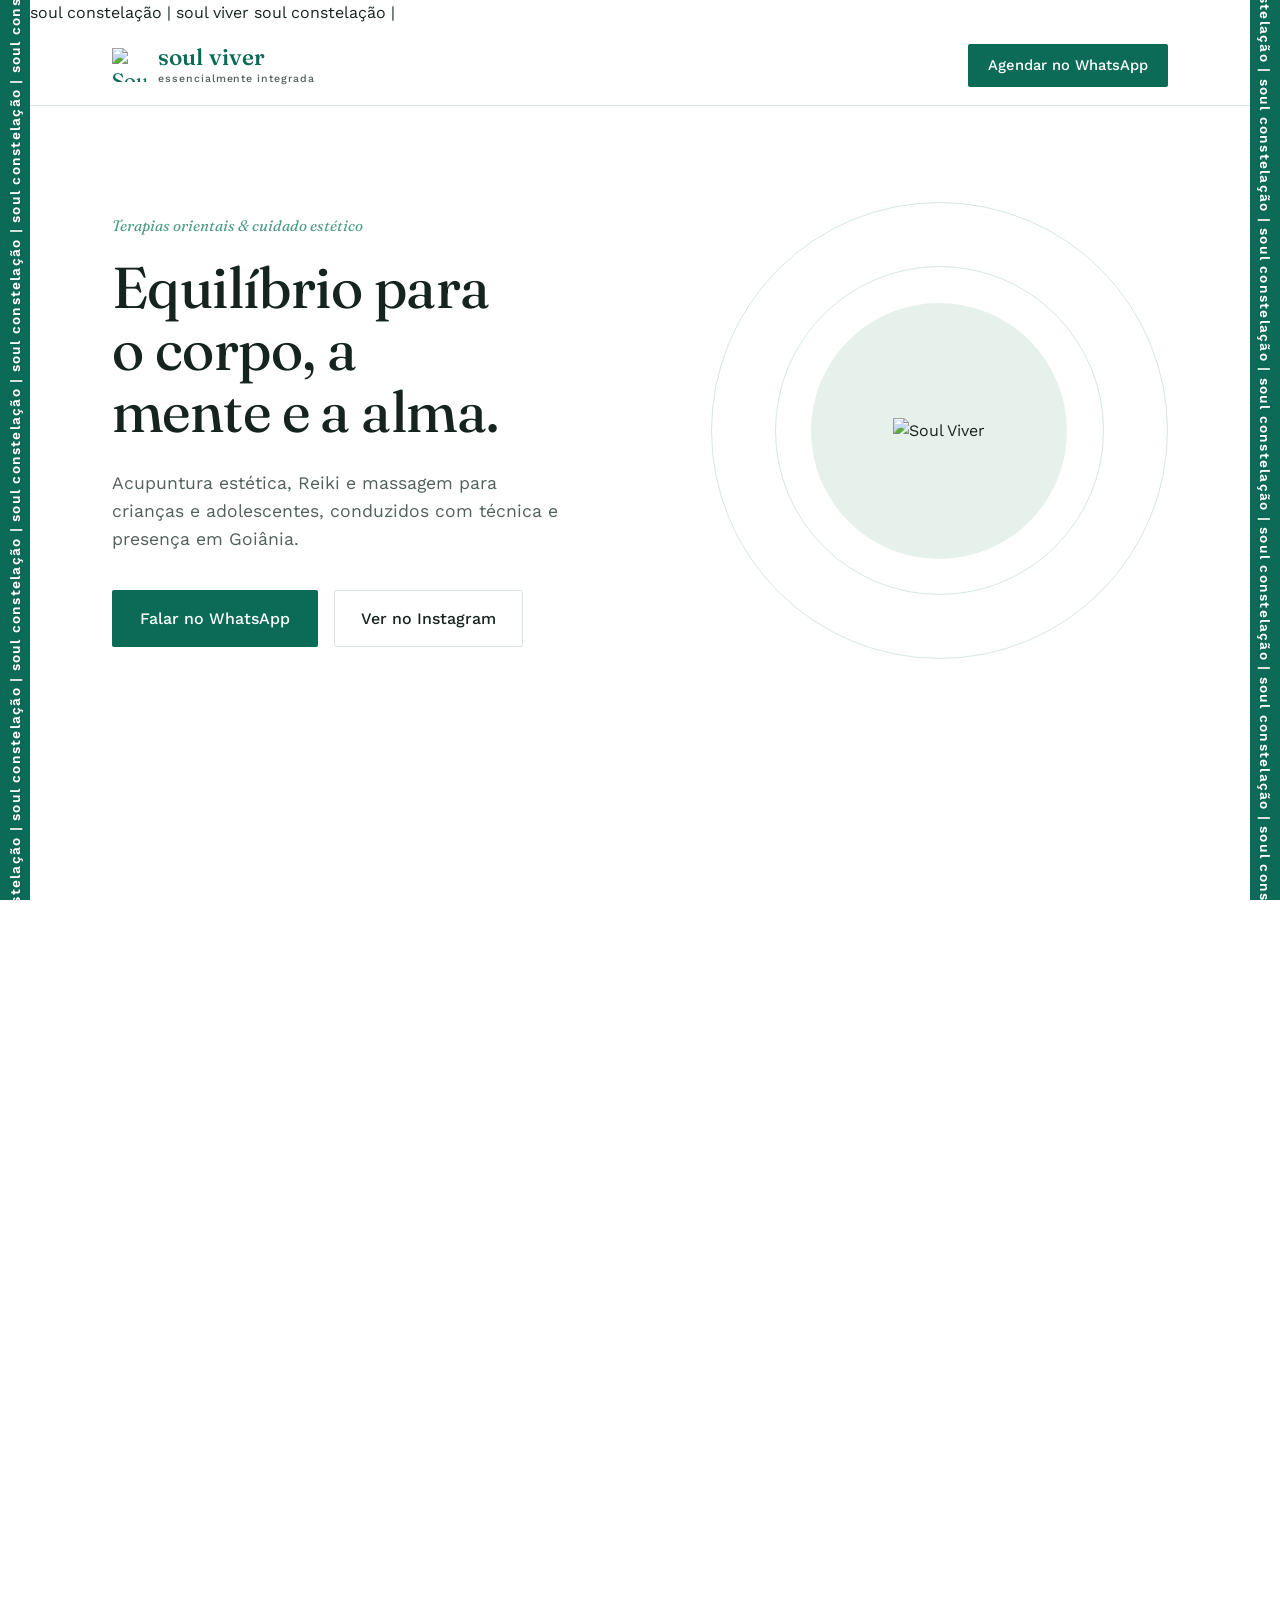
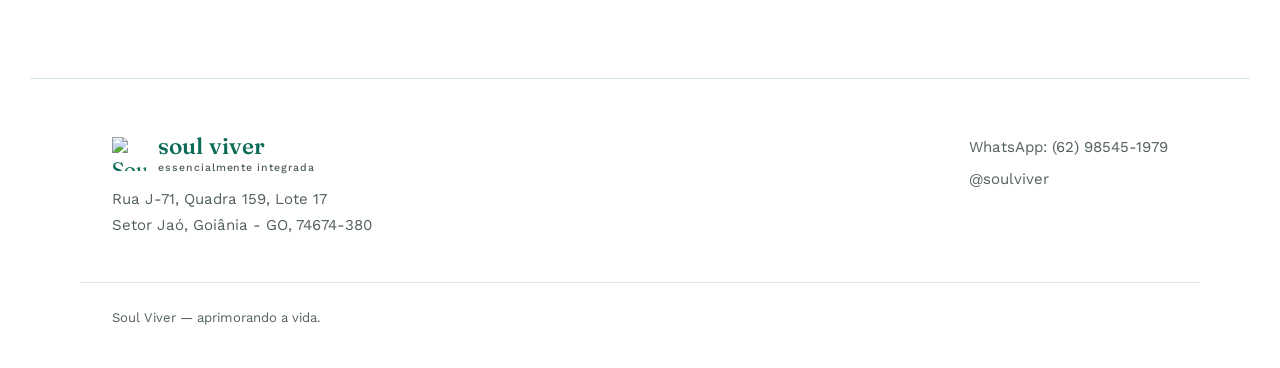
==== index.html @ 61650a5a "Update index.html" ====
<!DOCTYPE html>
<html lang="pt-BR">
<head>
<meta charset="UTF-8">
<meta name="viewport" content="width=device-width, initial-scale=1.0">
<title>Soul Viver — Terapias Orientais e Acupuntura Estética</title>
<link rel="preconnect" href="https://fonts.googleapis.com">
<link rel="preconnect" href="https://fonts.gstatic.com" crossorigin>
<link href="https://fonts.googleapis.com/css2?family=Fraunces:ital,opsz,wght@0,9..144,300;0,9..144,450;0,9..144,600;1,9..144,450&family=Work+Sans:wght@300;400;500;600&display=swap" rel="stylesheet">
<link rel="stylesheet" href="style.css">
<link rel="icon" href="data:image/svg+xml,%3Csvg xmlns='http://www.w3.org/2000/svg' viewBox='0 0 44 44'%3E%3Crect x='3' y='3' width='38' height='38' rx='9' fill='none' stroke='%230B6B57' stroke-width='2.6'/%3E%3Ccircle cx='22' cy='14.5' r='2.4' fill='%230B6B57'/%3E%3Cpath d='M22 19.5V29c0 2.2 1.8 4 4 4h1' fill='none' stroke='%230B6B57' stroke-width='2.6' stroke-linecap='round' stroke-linejoin='round'/%3E%3C/svg%3E">
</head>
<body>

<div class="side-band side-left" aria-hidden="true"><span>soul constelação | soul constelação | soul constelação | soul constelação | soul constelação | soul constelação | soul constelação | </span></div>
<div class="side-band side-right" aria-hidden="true"><span>soul constelação | soul constelação | soul constelação | soul constelação | soul constelação | soul constelação | soul constelação | </span></div>
<div class="bottom-band" aria-hidden="true">
  <span class="bb-text">soul constelação |</span>
  <span class="bb-center">soul viver</span>
  <span class="bb-text">soul constelação |</span>
</div>

<header class="nav">
  <div class="nav-inner">
    <a class="wordmark" href="#top">
      <img class="mark-icon" src="logo-icon.png" alt="Soul Viver">
      <span class="wordmark-text">
        <span class="wm-title">soul viver</span>
        <span class="wm-tagline">essencialmente integrada</span>
      </span>
    </a>
    <a class="nav-cta" href="https://wa.me/5562985451979?text=Ol%C3%A1!%20Quero%20agendar%20um%20atendimento%20na%20Soul%20Viver." target="_blank" rel="noopener">Agendar no WhatsApp</a>
  </div>
</header>

<main id="top">

  <section class="hero">
    <div class="hero-copy">
      <div class="eyebrow">Terapias orientais &amp; cuidado estético</div>
      <h1>Equilíbrio para o corpo, a mente e a alma.</h1>
      <p>Acupuntura estética, Reiki e massagem para crianças e adolescentes, conduzidos com técnica e presença em Goiânia.</p>
      <div class="hero-ctas">
        <a class="btn-primary" href="https://wa.me/5562985451979?text=Ol%C3%A1!%20Quero%20agendar%20um%20atendimento%20na%20Soul%20Viver." target="_blank" rel="noopener">
          Falar no WhatsApp
        </a>
        <a class="btn-ghost" href="https://www.instagram.com/soulviver/" target="_blank" rel="noopener">Ver no Instagram</a>
      </div>
    </div>
    <div class="hero-mark">
      <div class="ring"></div>
      <div class="ring r2"></div>
      <div class="disc">
        <img class="figure" src="logo-icon.png" alt="Soul Viver">
      </div>
    </div>
  </section>

  <section class="intro reveal">
    <div class="wrap">
      <p>Um espaço para desacelerar, ouvir o próprio corpo e cuidar dele com técnicas que atravessam gerações — da acupuntura ao toque consciente.</p>
    </div>
  </section>

  <section class="services reveal">
    <div class="wrap">
      <div class="section-head">
        <h2>Terapias</h2>
        <span class="num">o que oferecemos</span>
      </div>

      <div class="service-row">
        <div class="service-icon">
          <svg viewBox="0 0 24 24" fill="none" stroke-width="1.6" stroke-linecap="round" stroke-linejoin="round"><path d="M12 2v6"/><path d="M12 22v-6"/><path d="M4.9 4.9l4.2 4.2"/><path d="M14.9 14.9l4.2 4.2"/><path d="M2 12h6"/><path d="M22 12h-6"/><path d="M4.9 19.1l4.2-4.2"/><path d="M14.9 9.1l4.2-4.2"/></svg>
        </div>
        <h3>Acupuntura Estética</h3>
        <p>Estímulo natural da pele e da microcirculação através de agulhas finíssimas, aplicadas com a precisão da tradição japonesa. Uma via suave para viço, firmeza e vitalidade da pele.</p>
      </div>

      <div class="service-row">
        <div class="service-icon">
          <svg viewBox="0 0 24 24" fill="none" stroke-width="1.6" stroke-linecap="round" stroke-linejoin="round"><path d="M12 21c-4-3-8-6.5-8-11a5 5 0 0 1 9-3 5 5 0 0 1 9 3c0 4.5-4 8-8 11a1.4 1.4 0 0 1-2 0z"/></svg>
        </div>
        <h3>Reiki</h3>
        <p>Técnica japonesa de equilíbrio energético, realizada com a imposição das mãos. Acalma a mente, fortalece o sistema imunológico e alivia o estresse acumulado no corpo.</p>
      </div>

      <div class="service-row">
        <div class="service-icon">
          <svg viewBox="0 0 24 24" fill="none" stroke-width="1.6" stroke-linecap="round" stroke-linejoin="round"><circle cx="12" cy="7" r="3.2"/><path d="M5.5 21c0-4.1 2.9-7 6.5-7s6.5 2.9 6.5 7"/></svg>
        </div>
        <h3>Massagem Kids e Teen</h3>
        <p>Toques leves e adaptados para crianças e adolescentes, que ajudam a aliviar tensões do dia a dia e favorecem o sono, a concentração e o bem-estar emocional.</p>
      </div>

      <div class="service-row">
        <div class="service-icon">
          <svg viewBox="0 0 24 24" fill="none" stroke-width="1.6" stroke-linecap="round" stroke-linejoin="round"><path d="M6 4v16"/><path d="M18 4v16"/><path d="M6 9h12"/><path d="M6 15h12"/></svg>
        </div>
        <h3>Shiatsu Tradicional Japonês</h3>
        <p>Considerada uma acupuntura sem agulhas, atua sobre os principais pontos e meridianos com a pressão dos dedos, trazendo equilíbrio geral ao organismo e alívio imediato de tensões.</p>
      </div>

      <div class="service-row">
        <div class="service-icon">
          <svg viewBox="0 0 24 24" fill="none" stroke-width="1.6" stroke-linecap="round" stroke-linejoin="round"><circle cx="12" cy="12" r="9"/><path d="M12 7v5l3.2 2"/></svg>
        </div>
        <h3>Yoga</h3>
        <p>Um caminho de reintegração entre corpo, mente e espírito, através de exercícios físicos, mentais e espirituais que desenvolvem energia vital, saúde e alívio do estresse do dia a dia.</p>
      </div>

      <div class="service-row">
        <div class="service-icon">
          <svg viewBox="0 0 24 24" fill="none" stroke-width="1.6" stroke-linecap="round" stroke-linejoin="round"><circle cx="7" cy="7" r="2.4"/><circle cx="17" cy="7" r="2.4"/><circle cx="12" cy="17" r="2.4"/><path d="M8.7 8.7L11 15"/><path d="M15.3 8.7L13 15"/></svg>
        </div>
        <h3>Constelação Sistêmica Familiar e Empresarial</h3>
        <p>Abordagem sistêmica e vivencial que ajuda a compreender e dissolver padrões que se repetem em relações familiares e empresariais, restabelecendo a ordem e o equilíbrio entre os membros do sistema. Sessões individuais, em grupo com bonecos, ou de forma virtual.</p>
      </div>

      <div class="service-row">
        <div class="service-icon">
          <svg viewBox="0 0 24 24" fill="none" stroke-width="1.6" stroke-linecap="round" stroke-linejoin="round"><rect x="4" y="4" width="7" height="7" rx="1"/><rect x="13" y="4" width="7" height="7" rx="1"/><rect x="4" y="13" width="7" height="7" rx="1"/><rect x="13" y="13" width="7" height="7" rx="1"/></svg>
        </div>
        <h3>Consultoria Empresarial</h3>
        <p>Apoio para que o cliente conheça melhor o seu negócio e suas reais necessidades, com serviços de recrutamento, treinamento de equipes, avaliação de perfis de cargo, demissões, compras e negociações.</p>
      </div>

    </div>
  </section>

  <section class="about reveal">
    <div class="wrap">
      <div class="about-portrait">
        <svg viewBox="0 0 200 240" fill="none" xmlns="http://www.w3.org/2000/svg">
          <circle cx="100" cy="70" r="34" fill="rgba(255,255,255,0.9)"/>
          <path d="M40 240c0-45 27-78 60-78s60 33 60 78z" fill="rgba(255,255,255,0.9)"/>
        </svg>
      </div>
      <div class="about-copy">
        <div class="eyebrow">Quem conduz</div>
        <h2>Thaís Symon</h2>
        <p>Terapeuta e facilitadora com ampla formação em Constelação Sistêmica, Yoga e Terapias Orientais, somando mais de 500 atendimentos realizados.</p>
        <p>Formada em Reiki nos métodos tradicionais japoneses e em técnicas como Acupuntura Tradicional Japonesa, Acupuntura Estética, Shiatsu e Massagem Japonesa, une precisão técnica e escuta no cuidado de cada pessoa.</p>
      </div>
    </div>
  </section>

  <section class="iluminar reveal" id="iluminar">
    <div class="wrap">
      <div class="section-head">
        <h2>Projeto Iluminar</h2>
        <span class="num">crianças &amp; adolescentes</span>
      </div>

      <p class="iluminar-intro">O Projeto Iluminar auxilia crianças e adolescentes no desenvolvimento de habilidades pessoais e no fortalecimento do equilíbrio emocional e físico, com atividades e terapias aplicadas de acordo com o perfil de cada um, para que aprendam a lidar com as próprias emoções e desfrutem de cada fase da vida com mais leveza.</p>
      <p class="iluminar-intro">O trabalho acontece de forma individual ou em grupos, por meio de vivências terapêuticas de autoconhecimento: aulas de yoga, respiração, meditações, constelações familiares, técnicas de relaxamento e reiki, sempre voltadas ao universo infantil e adolescente.</p>

      <div class="iluminar-grid">
        <div>
          <h3 class="iluminar-sub">Benefícios</h3>
          <ul class="check-list">
            <li>Mais consciência corporal e respeito aos próprios limites</li>
            <li>Mais ânimo, força de vontade e disciplina</li>
            <li>Desenvolvimento da coordenação motora</li>
            <li>Mais calma, concentração e autoestima</li>
            <li>Redução da ansiedade e do estresse</li>
            <li>Mais criatividade, imaginação e convivência em grupo</li>
          </ul>
        </div>
        <div>
          <h3 class="iluminar-sub">Pode ajudar em quadros de</h3>
          <div class="tag-list">
            <span>Agitação</span>
            <span>Nervosismo</span>
            <span>Falta de concentração</span>
            <span>Ansiedade excessiva</span>
            <span>Dificuldade de aprendizagem</span>
            <span>Relacionamento com professores e colegas</span>
          </div>
        </div>
      </div>

      <a class="btn-primary" href="https://wa.me/5562985451979?text=Ol%C3%A1!%20Quero%20saber%20mais%20sobre%20o%20Projeto%20Iluminar." target="_blank" rel="noopener">Saiba mais sobre o Projeto Iluminar</a>
    </div>
  </section>

  <section class="cta-band reveal">
    <h2>Reserve o seu horário e comece agora o seu cuidado.</h2>
    <p>Fale diretamente com a Soul Viver pelo WhatsApp para agendar sua sessão e tirar dúvidas.</p>
    <a class="btn-primary" href="https://wa.me/5562985451979?text=Ol%C3%A1!%20Quero%20agendar%20um%20atendimento%20na%20Soul%20Viver." target="_blank" rel="noopener">
      Agendar pelo WhatsApp
    </a>
  </section>

</main>

<footer>
  <div class="wrap footer-inner">
    <div>
      <a class="wordmark" href="#top">
        <img class="mark-icon" src="logo-icon.png" alt="Soul Viver">
        <span class="wordmark-text">
          <span class="wm-title">soul viver</span>
          <span class="wm-tagline">essencialmente integrada</span>
        </span>
      </a>
      <address>
        <a href="https://maps.app.goo.gl/MHGegzASaChtKzFJA" target="_blank" rel="noopener">
          Rua J-71, Quadra 159, Lote 17<br>
          Setor Jaó, Goiânia - GO, 74674-380
        </a>
      </address>
    </div>
    <div class="footer-links">
      <a href="https://wa.me/5562985451979" target="_blank" rel="noopener">WhatsApp: (62) 98545-1979</a>
      <a href="https://www.instagram.com/soulviver/" target="_blank" rel="noopener">@soulviver</a>
    </div>
  </div>
  <div class="wrap footer-bottom">
    Soul Viver — aprimorando a vida.
  </div>
</footer>

<script src="script.js"></script>
</body>
</html>
---- style.css ----
:root{
    --green-deep:#0B6B57;
    --green-deep-2:#095A49;
    --green-mid:#4F9C87;
    --green-pale:#E7F1EB;
    --green-pale-2:#D7E9DF;
    --white:#FFFFFF;
    --ink:#16241F;
    --ink-soft:#516059;
    --line:rgba(11,107,87,0.16);
    --radius:2px;
  }
  :root:not([data-theme="light"]) {
    @media (prefers-color-scheme: dark) {
      --white:#0F1613;
      --ink:#EDF3EF;
      --ink-soft:#A9BBB2;
      --green-pale:#132520;
      --green-pale-2:#16302A;
      --line:rgba(127,184,164,0.25);
    }
  }
  :root[data-theme="dark"]{
    --white:#0F1613;
    --ink:#EDF3EF;
    --ink-soft:#A9BBB2;
    --green-pale:#132520;
    --green-pale-2:#16302A;
    --line:rgba(127,184,164,0.25);
  }

  *{box-sizing:border-box; margin:0; padding:0;}
  html{scroll-behavior:smooth;}
  body{
    background:var(--white);
    color:var(--ink);
    font-family:'Work Sans', sans-serif;
    font-weight:400;
    line-height:1.6;
    -webkit-font-smoothing:antialiased;
    overflow-x:hidden;
  }
  img{max-width:100%; display:block;}
  a{color:inherit;}
  .wrap{
    max-width:1120px;
    margin:0 auto;
    padding:0 32px;
  }
  h1,h2,h3{
    font-family:'Fraunces', serif;
    font-weight:450;
    letter-spacing:-0.01em;
    color:var(--ink);
  }

  /* ---------- Nav ---------- */
  header.nav{
    position:sticky; top:0; z-index:50;
    background:color-mix(in srgb, var(--white) 88%, transparent);
    backdrop-filter:blur(10px);
    border-bottom:1px solid var(--line);
  }
  .nav-inner{
    display:flex; align-items:center; justify-content:space-between;
    padding:18px 32px;
    max-width:1120px; margin:0 auto;
  }
  .wordmark{
    display:flex; align-items:center; gap:10px;
    font-family:'Fraunces', serif;
    font-size:1.3rem;
    letter-spacing:-0.01em;
    color:var(--green-deep);
    text-decoration:none;
  }
  .wordmark svg{width:26px; height:26px;}
  .nav-cta{
    display:inline-flex; align-items:center; gap:8px;
    background:var(--green-deep);
    color:#fff;
    padding:10px 20px;
    border-radius:var(--radius);
    text-decoration:none;
    font-size:0.92rem;
    font-weight:500;
    transition:background 0.25s ease;
  }
  .nav-cta:hover{background:var(--green-deep-2);}

  /* ---------- Hero ---------- */
  .hero{
    position:relative;
    padding:96px 32px 100px;
    max-width:1120px;
    margin:0 auto;
    display:grid;
    grid-template-columns:1.1fr 0.9fr;
    gap:40px;
    align-items:center;
  }
  .hero-copy .eyebrow{
    font-size:0.95rem;
    color:var(--green-mid);
    font-style:italic;
    font-family:'Fraunces', serif;
    margin-bottom:18px;
  }
  .hero-copy h1{
    font-size:clamp(2.4rem, 5vw, 3.6rem);
    line-height:1.08;
    max-width:11ch;
  }
  .hero-copy p{
    margin-top:26px;
    font-size:1.1rem;
    color:var(--ink-soft);
    max-width:42ch;
  }
  .hero-ctas{
    margin-top:36px;
    display:flex; gap:16px; flex-wrap:wrap;
  }
  .btn-primary{
    background:var(--green-deep);
    color:#fff;
    padding:15px 28px;
    border-radius:var(--radius);
    text-decoration:none;
    font-weight:500;
    display:inline-flex;
    align-items:center;
    gap:10px;
    transition:background 0.25s ease, transform 0.25s ease;
  }
  .btn-primary:hover{background:var(--green-deep-2); transform:translateY(-1px);}
  .btn-ghost{
    border:1px solid var(--line);
    color:var(--ink);
    padding:15px 26px;
    border-radius:var(--radius);
    text-decoration:none;
    font-weight:500;
  }
  .hero-mark{
    position:relative;
    aspect-ratio:1/1;
    display:flex; align-items:center; justify-content:center;
  }
  .hero-mark .ring{
    position:absolute; inset:0;
    border-radius:50%;
    border:1px solid var(--line);
  }
  .hero-mark .ring.r2{ inset:14%; }
  .hero-mark .disc{
    width:56%; height:56%;
    border-radius:50%;
    background:var(--green-pale);
    display:flex; align-items:center; justify-content:center;
  }
  .hero-mark svg.figure{ width:42%; }

  /* ---------- Intro strip ---------- */
  .intro{
    background:var(--green-pale);
    padding:72px 32px;
  }
  .intro .wrap{
    max-width:760px;
    text-align:center;
  }
  .intro p{
    font-family:'Fraunces', serif;
    font-size:clamp(1.3rem, 2.6vw, 1.7rem);
    font-weight:450;
    line-height:1.45;
    color:var(--ink);
  }

  /* ---------- Services ---------- */
  .services{ padding:108px 32px 100px; }
  .section-head{
    display:flex; align-items:baseline; justify-content:space-between;
    gap:24px; margin-bottom:64px;
    flex-wrap:wrap;
  }
  .section-head h2{
    font-size:clamp(1.8rem, 3.4vw, 2.4rem);
  }
  .section-head .num{
    color:var(--green-mid);
    font-family:'Fraunces', serif;
    font-style:italic;
    font-size:1rem;
  }
  .service-row{
    display:grid;
    grid-template-columns:80px 1fr 1.2fr;
    gap:36px;
    align-items:start;
    padding:44px 0;
    border-top:1px solid var(--line);
  }
  .service-row:last-child{ border-bottom:1px solid var(--line); }
  .service-icon{
    width:52px; height:52px;
    border-radius:50%;
    background:var(--green-pale);
    display:flex; align-items:center; justify-content:center;
  }
  .service-icon svg{ width:24px; height:24px; stroke:var(--green-deep); }
  .service-row h3{
    font-size:1.5rem;
    align-self:center;
  }
  .service-row p{
    color:var(--ink-soft);
    font-size:1rem;
    max-width:52ch;
  }

  /* ---------- About ---------- */
  .iluminar{
    background:var(--green-pale);
    padding:108px 32px;
  }
  .iluminar .wrap{ max-width:1120px; }
  .iluminar-head{ max-width:60ch; margin-bottom:20px; }
  .iluminar-head .eyebrow{
    font-family:'Fraunces', serif;
    font-style:italic;
    color:var(--green-deep);
    margin-bottom:14px;
  }
  .iluminar-head h2{ font-size:clamp(1.9rem, 3.4vw, 2.5rem); margin-bottom:18px; }
  .iluminar-head p{ color:var(--ink-soft); font-size:1.05rem; margin-bottom:12px; }
  .iluminar-grid{
    display:grid;
    grid-template-columns:1.1fr 0.9fr;
    gap:56px;
    margin-top:52px;
    align-items:start;
  }
  .iluminar-stat{
    background:var(--white);
    border:1px solid var(--line);
    border-radius:var(--radius);
    padding:36px;
  }
  .iluminar-stat .big{
    font-family:'Fraunces', serif;
    font-size:clamp(2.6rem, 5vw, 3.4rem);
    color:var(--green-deep);
    line-height:1;
  }
  .iluminar-stat p{
    margin-top:14px;
    color:var(--ink-soft);
    font-size:0.98rem;
    max-width:34ch;
  }
  .benefit-list{
    list-style:none;
    display:grid;
    gap:14px;
  }
  .benefit-list li{
    display:flex;
    gap:12px;
    align-items:flex-start;
    color:var(--ink-soft);
    font-size:0.98rem;
  }
  .benefit-list li::before{
    content:"";
    width:6px; height:6px;
    border-radius:50%;
    background:var(--green-deep);
    margin-top:9px;
    flex-shrink:0;
  }
  .tag-list{
    list-style:none;
    display:flex; flex-wrap:wrap; gap:10px;
    margin-top:40px;
  }
  .tag-list li{
    border:1px solid var(--line);
    border-radius:999px;
    padding:8px 18px;
    font-size:0.9rem;
    color:var(--green-deep);
    background:var(--white);
  }
  .iluminar-cta{ margin-top:44px; }

  .about{
    background:var(--green-pale-2);
    padding:100px 32px;
  }
  .about .wrap{
    display:grid;
    grid-template-columns:0.8fr 1.2fr;
    gap:56px;
    align-items:center;
  }
  .about-portrait{
    aspect-ratio:4/5;
    border-radius:var(--radius);
    background:linear-gradient(160deg, var(--green-mid), var(--green-deep));
    position:relative;
    overflow:hidden;
  }
  .about-portrait svg{
    position:absolute; bottom:0; left:50%;
    transform:translateX(-50%);
    width:62%;
    opacity:0.92;
  }
  .about-copy .eyebrow{
    font-family:'Fraunces', serif;
    font-style:italic;
    color:var(--green-deep);
    margin-bottom:14px;
  }
  .about-copy h2{ font-size:clamp(1.8rem, 3vw, 2.2rem); margin-bottom:20px; }
  .about-copy p{ color:var(--ink-soft); max-width:56ch; margin-bottom:14px; }

  /* ---------- Projeto Iluminar ---------- */
  .iluminar{
    padding:100px 32px;
    background:var(--white);
    border-top:1px solid var(--line);
    border-bottom:1px solid var(--line);
  }
  .iluminar-intro{
    color:var(--ink-soft);
    max-width:70ch;
    margin-bottom:14px;
    font-size:1.05rem;
  }
  .iluminar-grid{
    display:grid;
    grid-template-columns:1fr 1fr;
    gap:48px;
    margin-top:48px;
  }
  .iluminar-sub{
    font-size:1.15rem;
    margin-bottom:18px;
  }
  .check-list{
    list-style:none;
    display:flex; flex-direction:column; gap:12px;
  }
  .check-list li{
    position:relative;
    padding-left:28px;
    color:var(--ink-soft);
    font-size:0.98rem;
  }
  .check-list li::before{
    content:"";
    position:absolute; left:0; top:6px;
    width:14px; height:14px;
    border-radius:50%;
    background:var(--green-pale);
    border:1px solid var(--green-mid);
  }
  .tag-list{ display:flex; flex-wrap:wrap; gap:10px; }
  .tag-list span{
    border:1px solid var(--line);
    padding:8px 14px;
    border-radius:20px;
    font-size:0.86rem;
    color:var(--ink-soft);
  }
  .iluminar .btn-primary{ margin-top:44px; }
  @media (max-width:860px){ .iluminar-grid{ grid-template-columns:1fr; } }

  /* ---------- Reveal on scroll ---------- */
  .reveal{
    opacity:0;
    transform:translateY(18px);
    transition:opacity 0.7s ease, transform 0.7s ease;
  }
  .reveal.visible{ opacity:1; transform:translateY(0); }

  /* ---------- CTA band ---------- */
  .cta-band{
    background:var(--green-deep);
    color:#fff;
    padding:90px 32px;
    text-align:center;
  }
  .cta-band h2{
    color:#fff;
    font-size:clamp(1.8rem, 3.6vw, 2.6rem);
    max-width:18ch;
    margin:0 auto 22px;
  }
  .cta-band p{
    color:rgba(255,255,255,0.78);
    max-width:46ch;
    margin:0 auto 36px;
  }
  .cta-band .btn-primary{
    background:#fff;
    color:var(--green-deep);
  }
  .cta-band .btn-primary:hover{ background:rgba(255,255,255,0.88); }

  /* ---------- Footer ---------- */
  footer{
    padding:56px 32px 40px;
    border-top:1px solid var(--line);
  }
  .footer-inner{
    display:flex; justify-content:space-between; flex-wrap:wrap; gap:32px;
  }
  .footer-inner .wordmark{ margin-bottom:14px; }
  footer address{
    font-style:normal;
    color:var(--ink-soft);
    font-size:0.94rem;
    line-height:1.7;
  }
  footer address a{
    color:inherit;
    text-decoration:none;
  }
  footer address a:hover{
    color:var(--green-deep);
    text-decoration:underline;
  }
  .footer-links{ display:flex; flex-direction:column; gap:8px; }
  .footer-links a{ text-decoration:none; color:var(--ink-soft); font-size:0.94rem; }
  .footer-links a:hover{ color:var(--green-deep); }
  .footer-bottom{
    margin-top:44px;
    padding-top:24px;
    border-top:1px solid var(--line);
    font-size:0.82rem;
    color:var(--ink-soft);
  }

  /* ---------- Responsive ---------- */
  @media (max-width: 860px){
    .hero{ grid-template-columns:1fr; padding-top:64px; }
    .hero-mark{ order:-1; max-width:220px; margin:0 auto; }
    .about .wrap{ grid-template-columns:1fr; }
    .about-portrait{ max-width:280px; margin:0 auto; }
    .service-row{ grid-template-columns:52px 1fr; }
    .service-row h3{ grid-column:2; }
    .service-row p{ grid-column:2; }
  }
  @media (max-width: 520px){
    .wrap, .hero, .nav-inner{ padding-left:20px; padding-right:20px; }
    .services{ padding-left:20px; padding-right:20px; }
  }

  /* ---------- Lateral bands (decorative side text) ---------- */
  :root{ --side-w:30px; }
  body{
    padding-left:var(--side-w);
    padding-right:var(--side-w);
  }
  .side-band{
    position:fixed;
    top:0; bottom:0;
    width:var(--side-w);
    background:var(--green-deep);
    z-index:60;
    overflow:hidden;
    display:flex;
    align-items:center;
    justify-content:center;
    pointer-events:none;
  }
  .side-band.side-left{ left:0; }
  .side-band.side-right{ right:0; }
  .side-band span{
    writing-mode:vertical-rl;
    color:#FFFFFF;
    font-family:'Work Sans', sans-serif;
    font-size:0.86rem;
    font-weight:600;
    letter-spacing:0.09em;
    white-space:nowrap;
    text-shadow:0 1px 2px rgba(0,0,0,0.15);
  }
  .side-band.side-left span{ transform:rotate(180deg); }
  @media (max-width:640px){
    :root{ --side-w:18px; }
    .side-band span{ font-size:0.66rem; letter-spacing:0.06em; }
  }

  /* ---------- Wordmark (icon + legible text + tagline) ---------- */
  .wordmark{ display:flex; align-items:center; gap:12px; text-decoration:none; }
  .wordmark .mark-icon{
    width:34px; height:34px;
    flex-shrink:0;
    color:var(--green-deep);
  }
  .wordmark-text{
    display:flex;
    flex-direction:column;
    line-height:1;
    gap:5px;
  }
  .wm-title{
    font-family:'Fraunces', serif;
    font-weight:560;
    font-size:1.42rem;
    letter-spacing:0.005em;
    color:var(--green-deep);
  }
  .wm-title .dot{
    display:inline-block;
    width:4px; height:4px;
    border-radius:50%;
    background:var(--green-deep);
    margin:0 1px 8px;
  }
  .wm-tagline{
    font-family:'Work Sans', sans-serif;
    font-size:0.66rem;
    font-weight:500;
    letter-spacing:0.09em;
    color:var(--ink-soft);
    text-transform:lowercase;
  }
  footer .wordmark{ margin-bottom:14px; }
  .cta-band .wordmark,
  .cta-band .wordmark .wm-title{ color:#fff; }
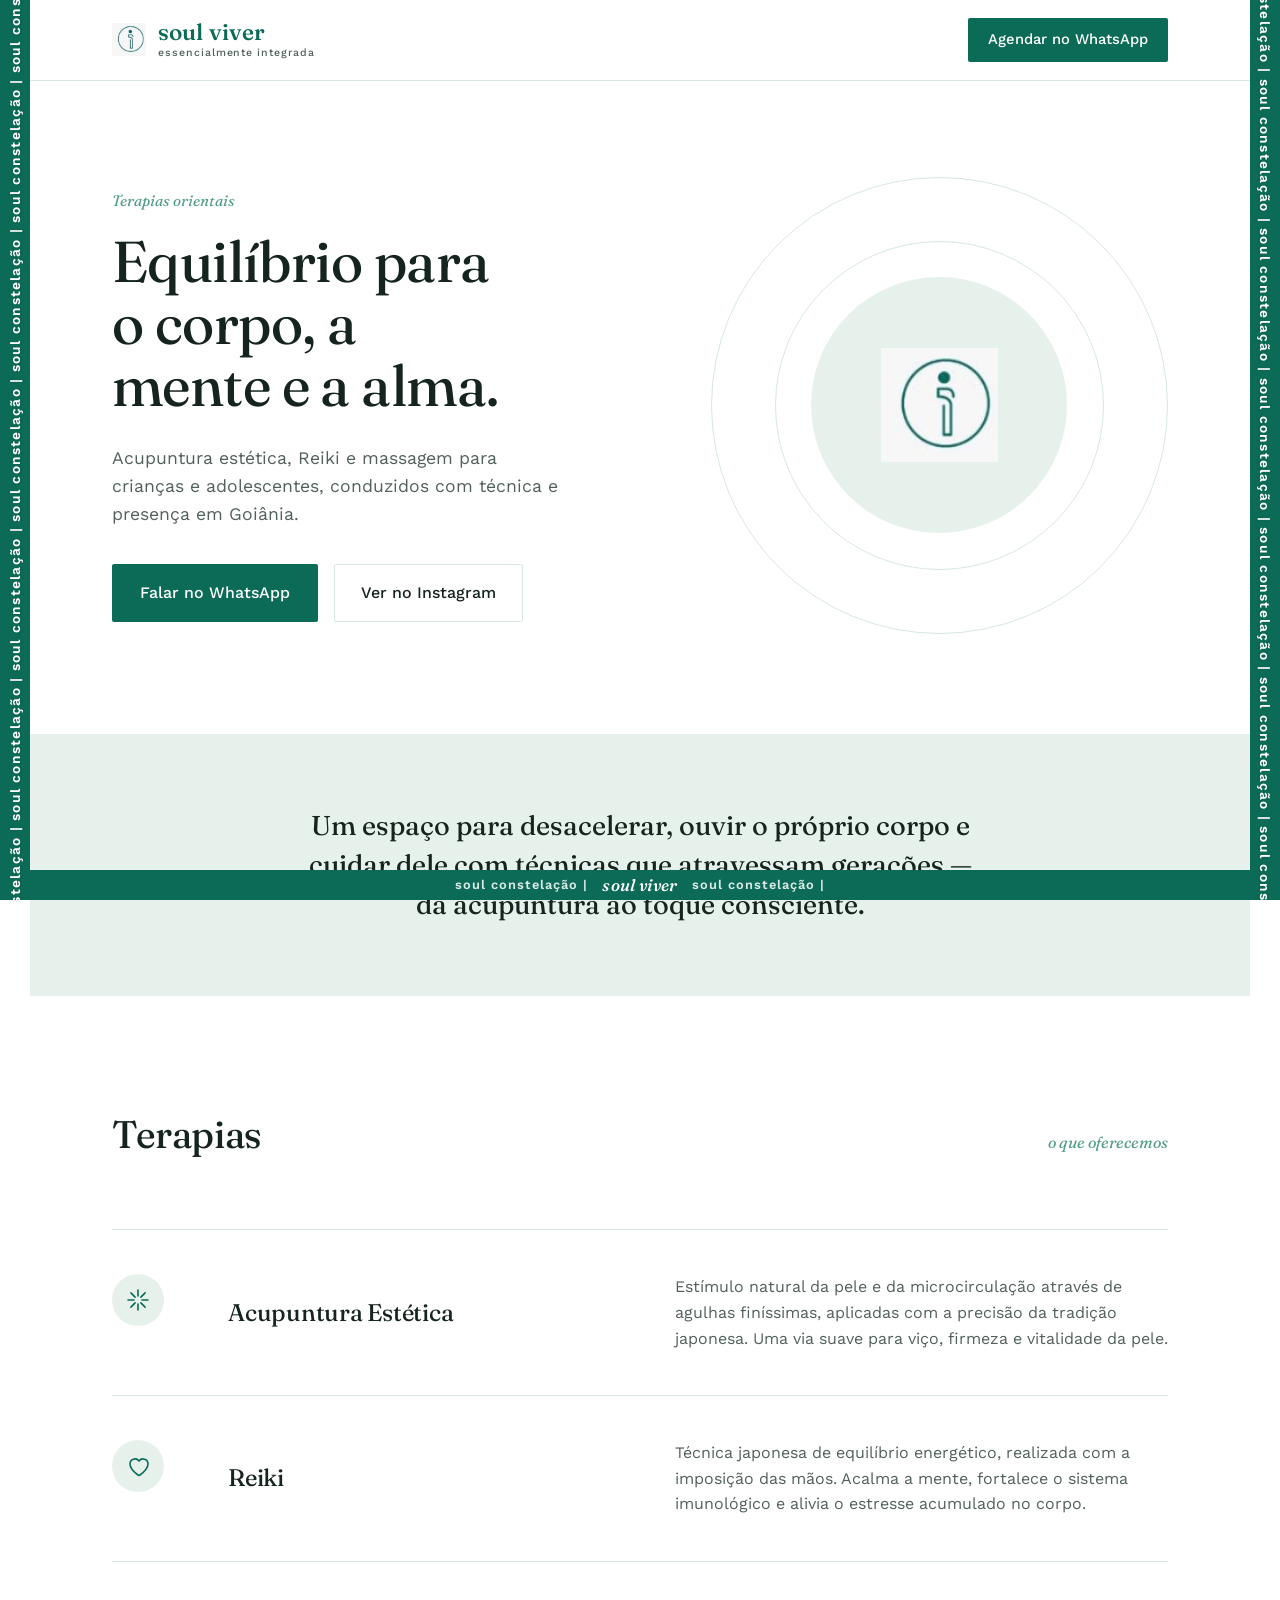
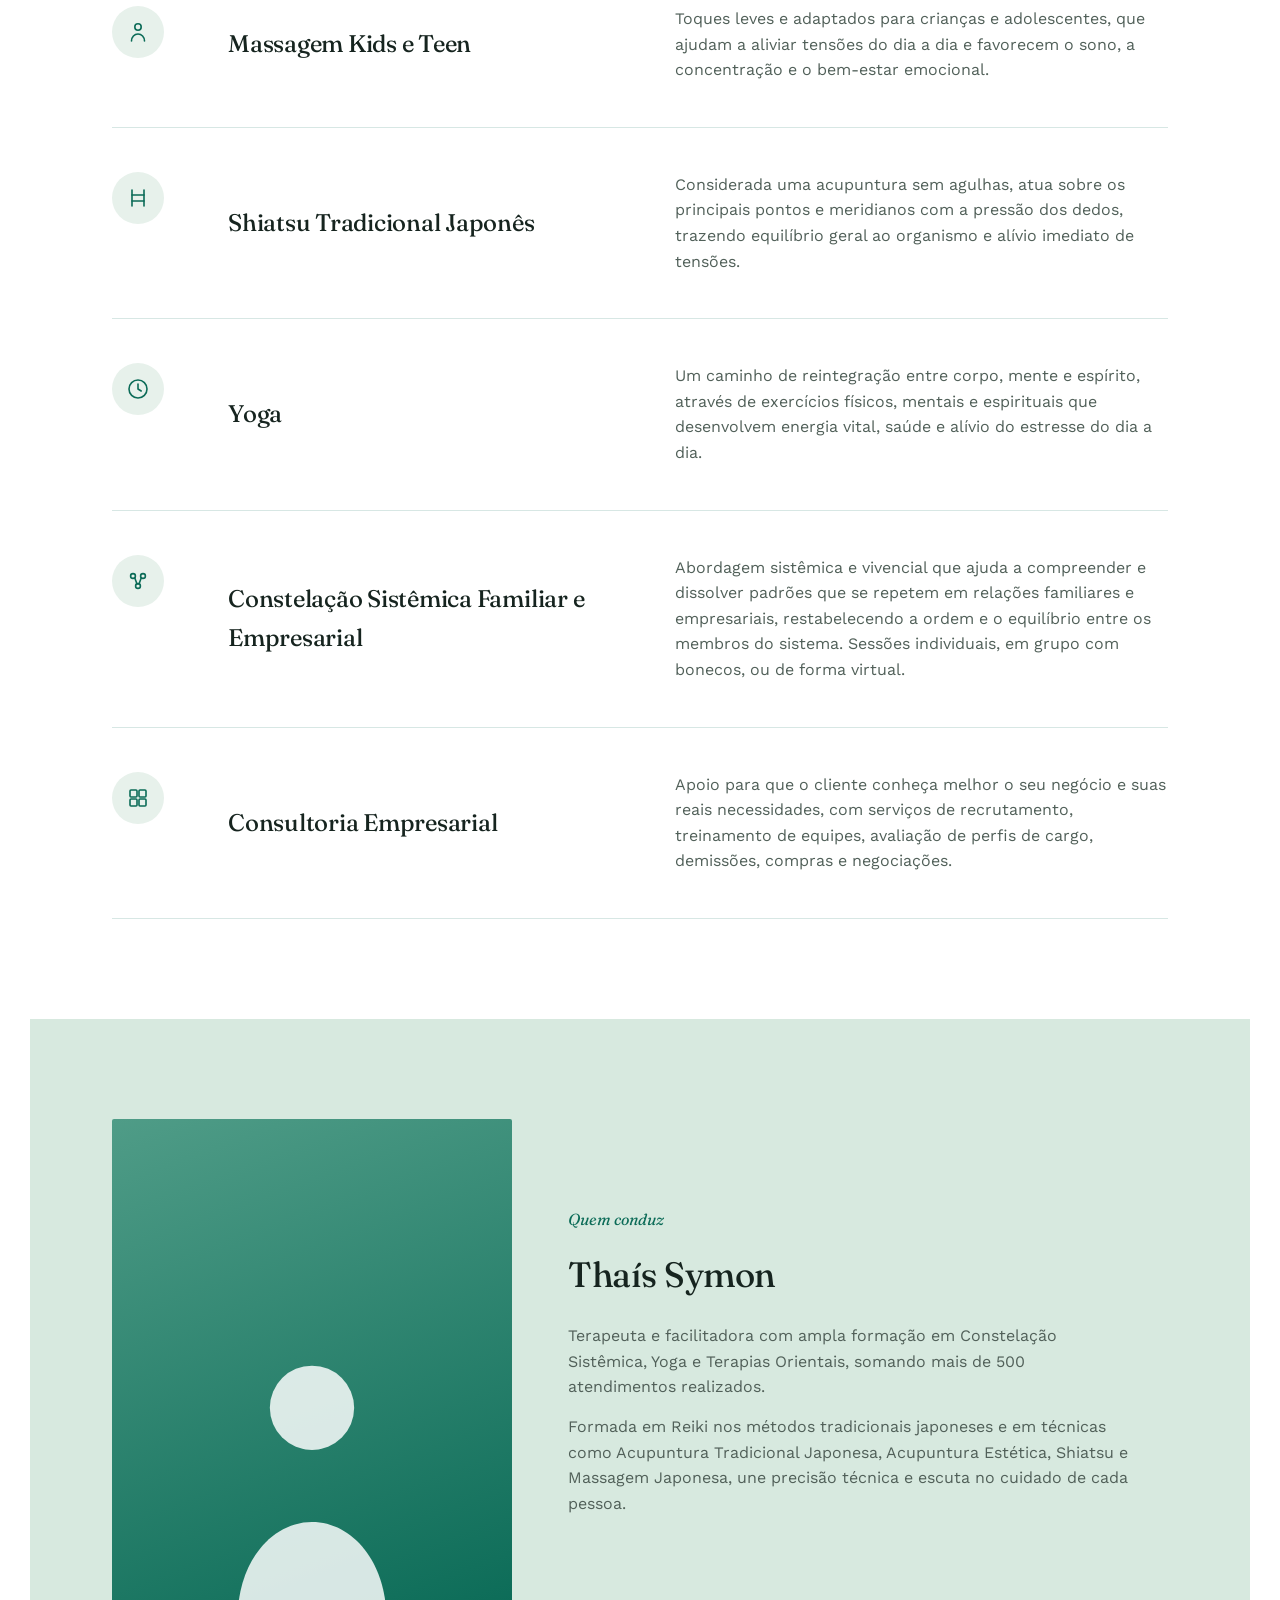
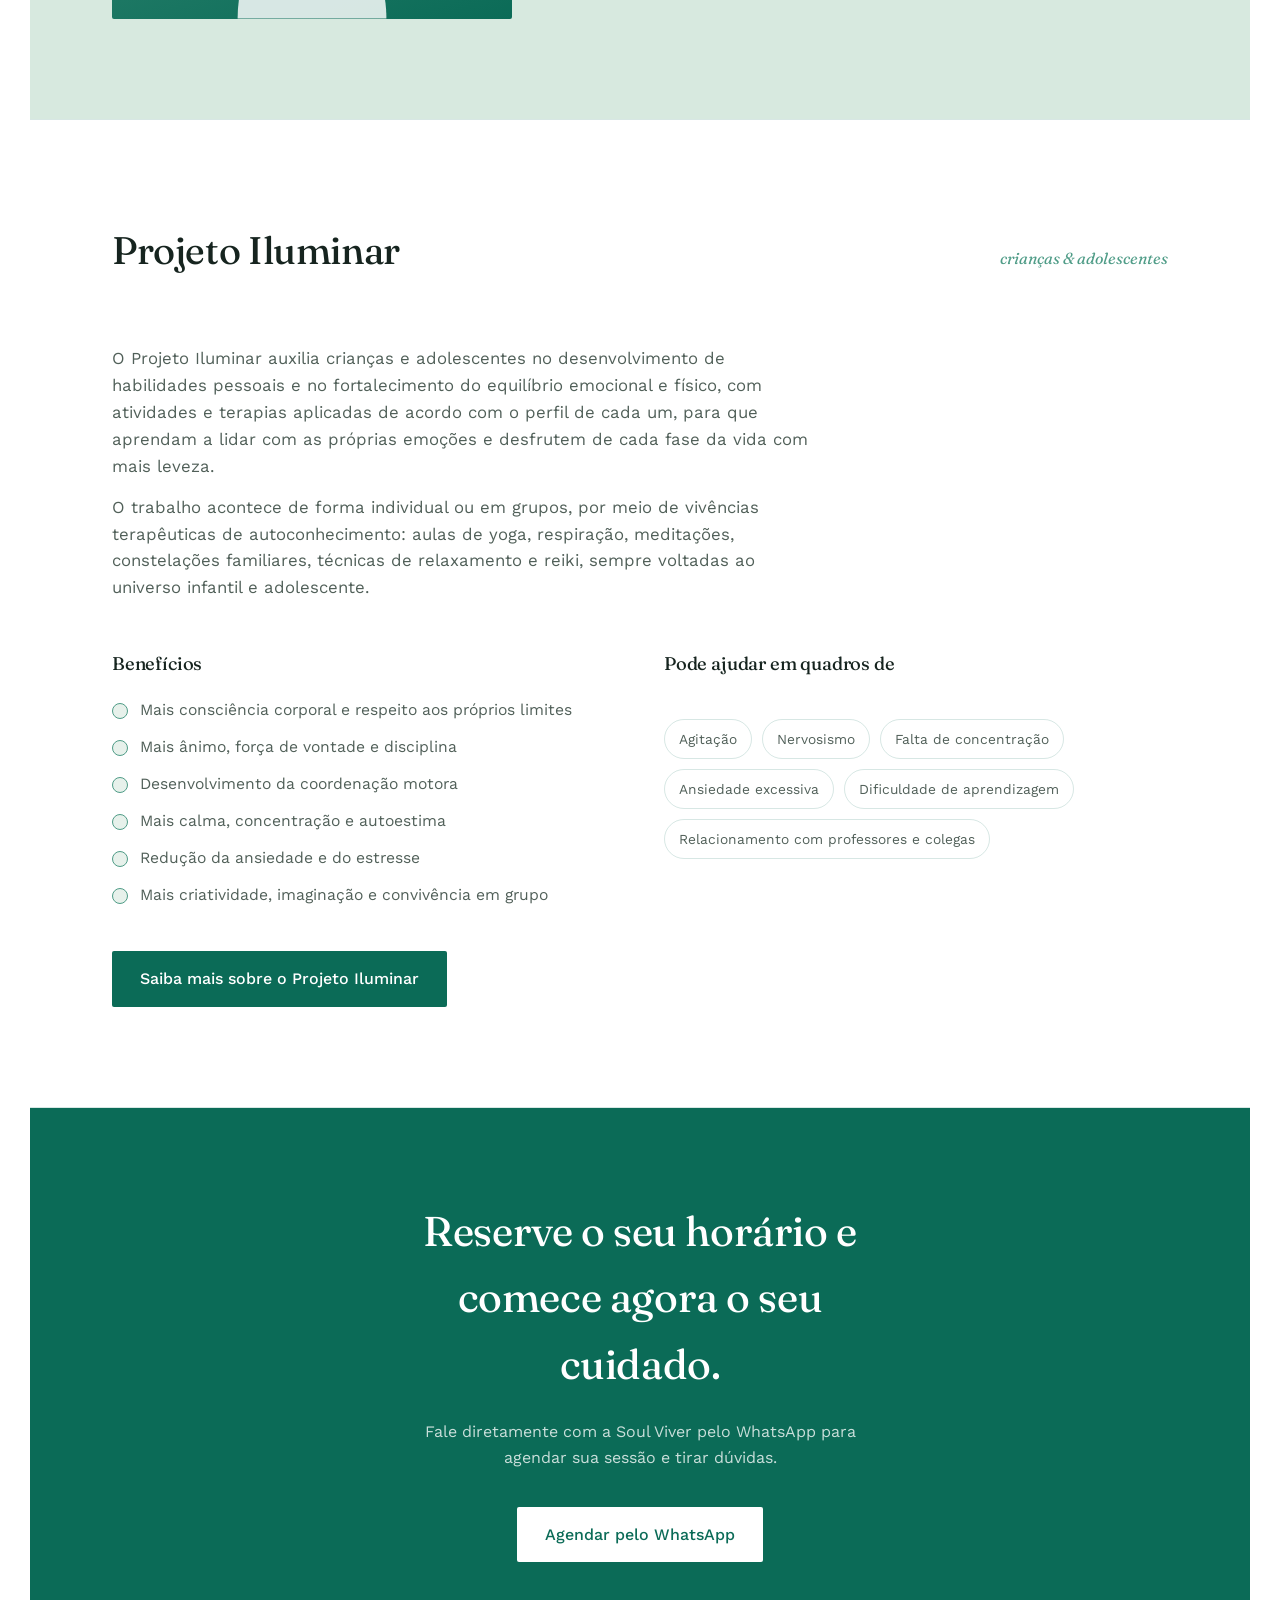
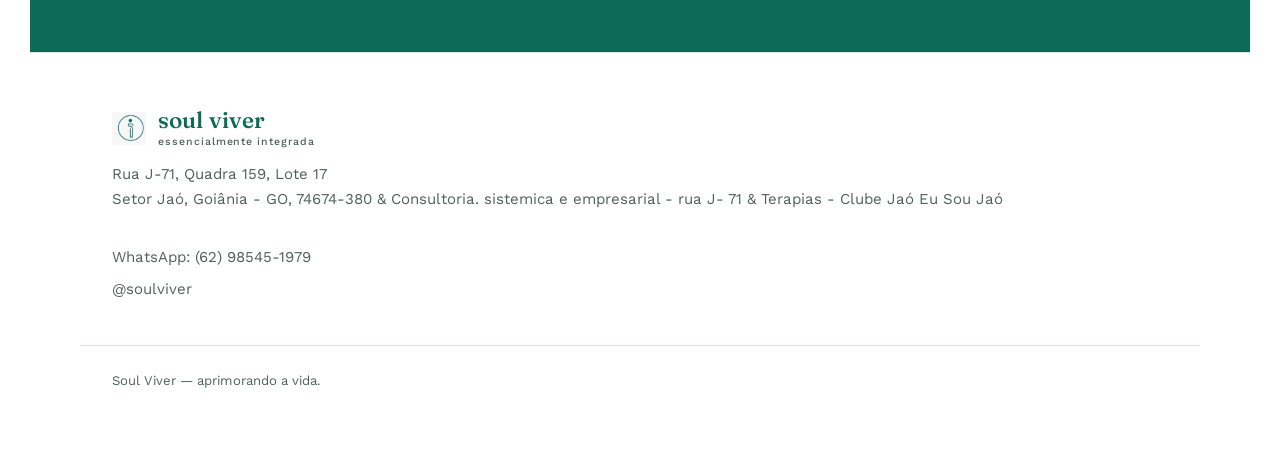
==== commit d5bd5622: "Update index.html" ====
--- a/index.html
+++ b/index.html
@@ -37,7 +37,7 @@
 
   <section class="hero">
     <div class="hero-copy">
-      <div class="eyebrow">Terapias orientais &amp; cuidado estético</div>
+      <div class="eyebrow">Terapias orientais</div>
       <h1>Equilíbrio para o corpo, a mente e a alma.</h1>
       <p>Acupuntura estética, Reiki e massagem para crianças e adolescentes, conduzidos com técnica e presença em Goiânia.</p>
       <div class="hero-ctas">
@@ -207,7 +207,8 @@
       <address>
         <a href="https://maps.app.goo.gl/MHGegzASaChtKzFJA" target="_blank" rel="noopener">
           Rua J-71, Quadra 159, Lote 17<br>
-          Setor Jaó, Goiânia - GO, 74674-380
+          Setor Jaó, Goiânia - GO, 74674-380 &amp; Consultoria. sistemica  e empresarial - rua J- 71 
+           &amp; Terapias - Clube Jaó Eu Sou Jaó
         </a>
       </address>
     </div>
--- a/style.css
+++ b/style.css
@@ -159,7 +159,7 @@
     background:var(--green-pale);
     display:flex; align-items:center; justify-content:center;
   }
-  .hero-mark svg.figure{ width:42%; }
+  .hero-mark svg.figure, .hero-mark img.figure{ width:46%; }
 
   /* ---------- Intro strip ---------- */
   .intro{
@@ -379,13 +379,13 @@
   .iluminar .btn-primary{ margin-top:44px; }
   @media (max-width:860px){ .iluminar-grid{ grid-template-columns:1fr; } }
 
-  /* ---------- Reveal on scroll ---------- */
-  .reveal{
+  /* ---------- Reveal on scroll (safe by default: visible even if JS fails) ---------- */
+  .reveal.reveal-init{
     opacity:0;
     transform:translateY(18px);
     transition:opacity 0.7s ease, transform 0.7s ease;
   }
-  .reveal.visible{ opacity:1; transform:translateY(0); }
+  .reveal.reveal-init.visible{ opacity:1; transform:translateY(0); }
 
   /* ---------- CTA band ---------- */
   .cta-band{
@@ -465,6 +465,7 @@
   body{
     padding-left:var(--side-w);
     padding-right:var(--side-w);
+    padding-bottom:var(--side-w);
   }
   .side-band{
     position:fixed;
@@ -491,9 +492,44 @@
     text-shadow:0 1px 2px rgba(0,0,0,0.15);
   }
   .side-band.side-left span{ transform:rotate(180deg); }
+
+  .bottom-band{
+    position:fixed;
+    left:var(--side-w); right:var(--side-w);
+    bottom:0;
+    height:var(--side-w);
+    background:var(--green-deep);
+    z-index:60;
+    display:flex;
+    align-items:center;
+    justify-content:center;
+    gap:14px;
+    overflow:hidden;
+    white-space:nowrap;
+    pointer-events:none;
+  }
+  .bottom-band .bb-text{
+    color:rgba(255,255,255,0.85);
+    font-family:'Work Sans', sans-serif;
+    font-size:0.8rem;
+    font-weight:600;
+    letter-spacing:0.08em;
+  }
+  .bottom-band .bb-center{
+    color:#fff;
+    font-family:'Fraunces', serif;
+    font-style:italic;
+    font-weight:500;
+    font-size:1.05rem;
+    letter-spacing:0.02em;
+  }
+
   @media (max-width:640px){
     :root{ --side-w:18px; }
     .side-band span{ font-size:0.66rem; letter-spacing:0.06em; }
+    .bottom-band{ gap:8px; }
+    .bottom-band .bb-text{ font-size:0.58rem; }
+    .bottom-band .bb-center{ font-size:0.78rem; }
   }
 
   /* ---------- Wordmark (icon + legible text + tagline) ---------- */
@@ -501,7 +537,7 @@
   .wordmark .mark-icon{
     width:34px; height:34px;
     flex-shrink:0;
-    color:var(--green-deep);
+    object-fit:contain;
   }
   .wordmark-text{
     display:flex;
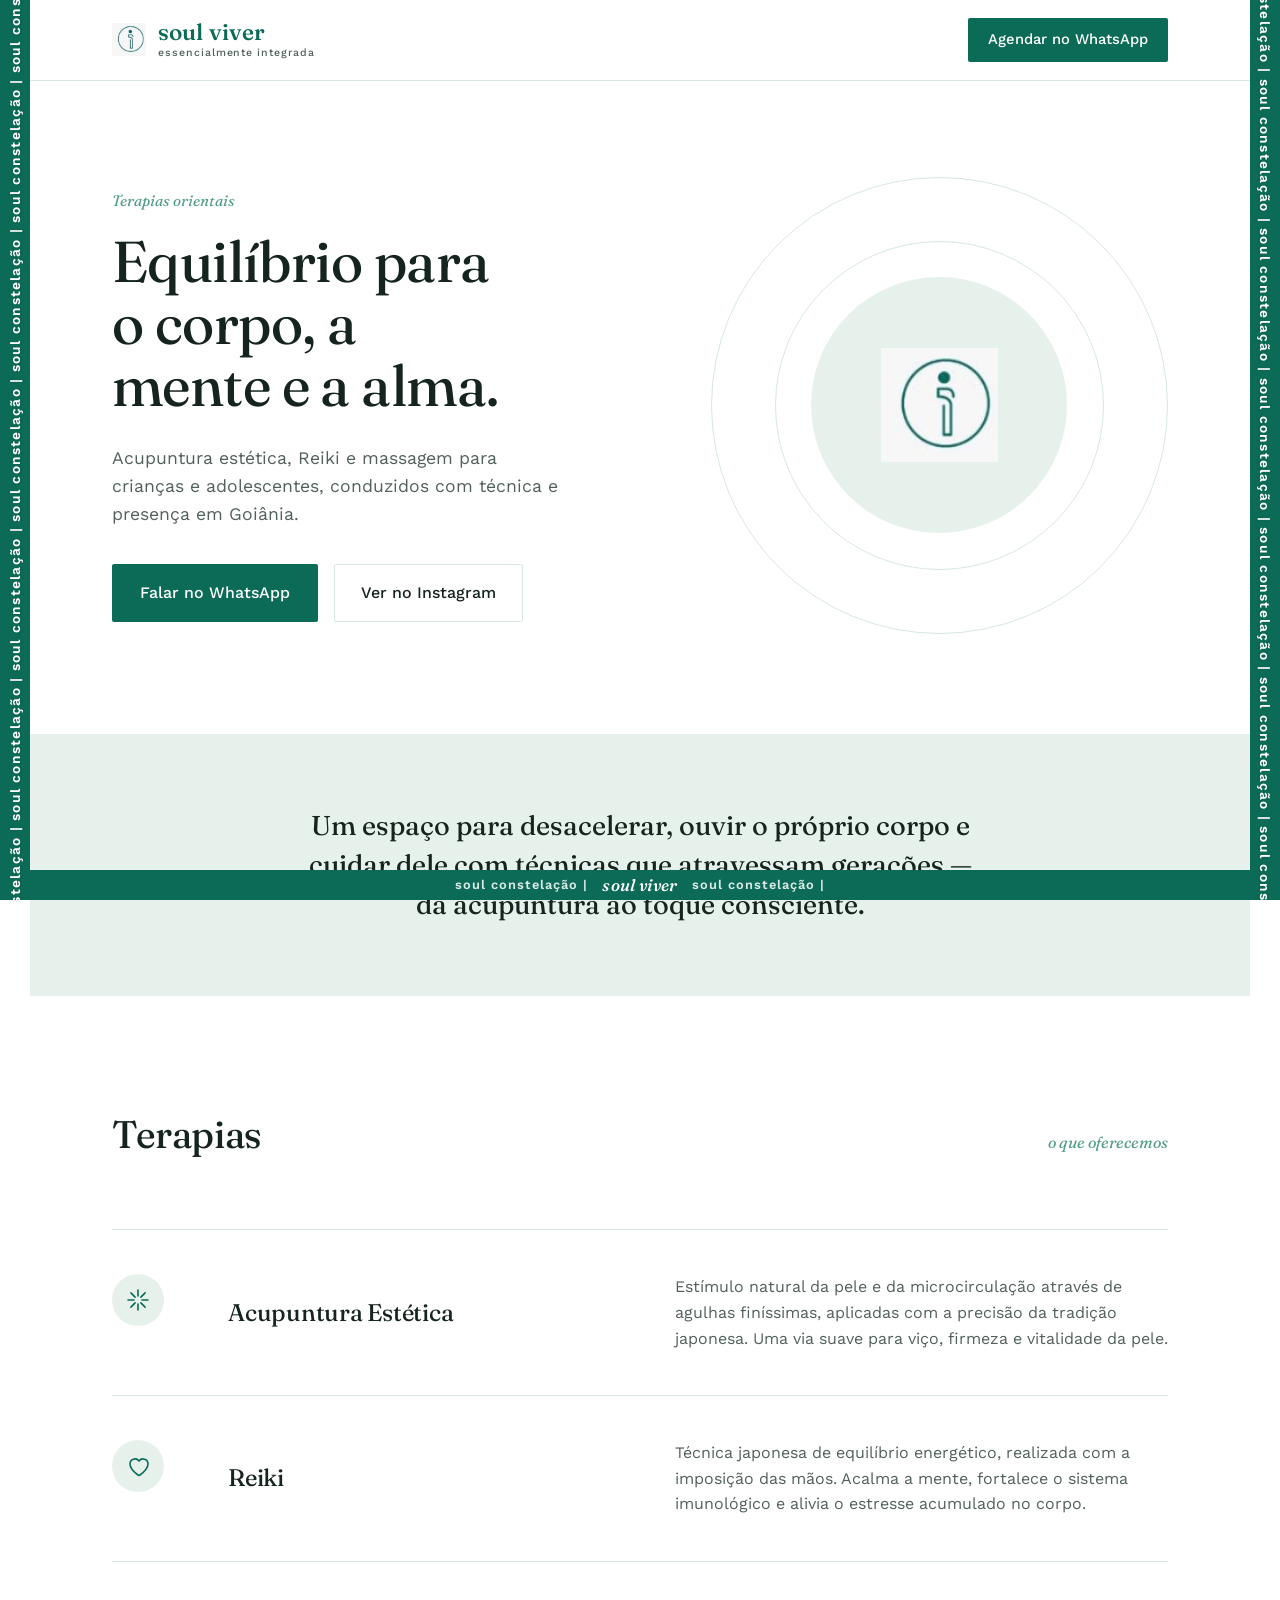
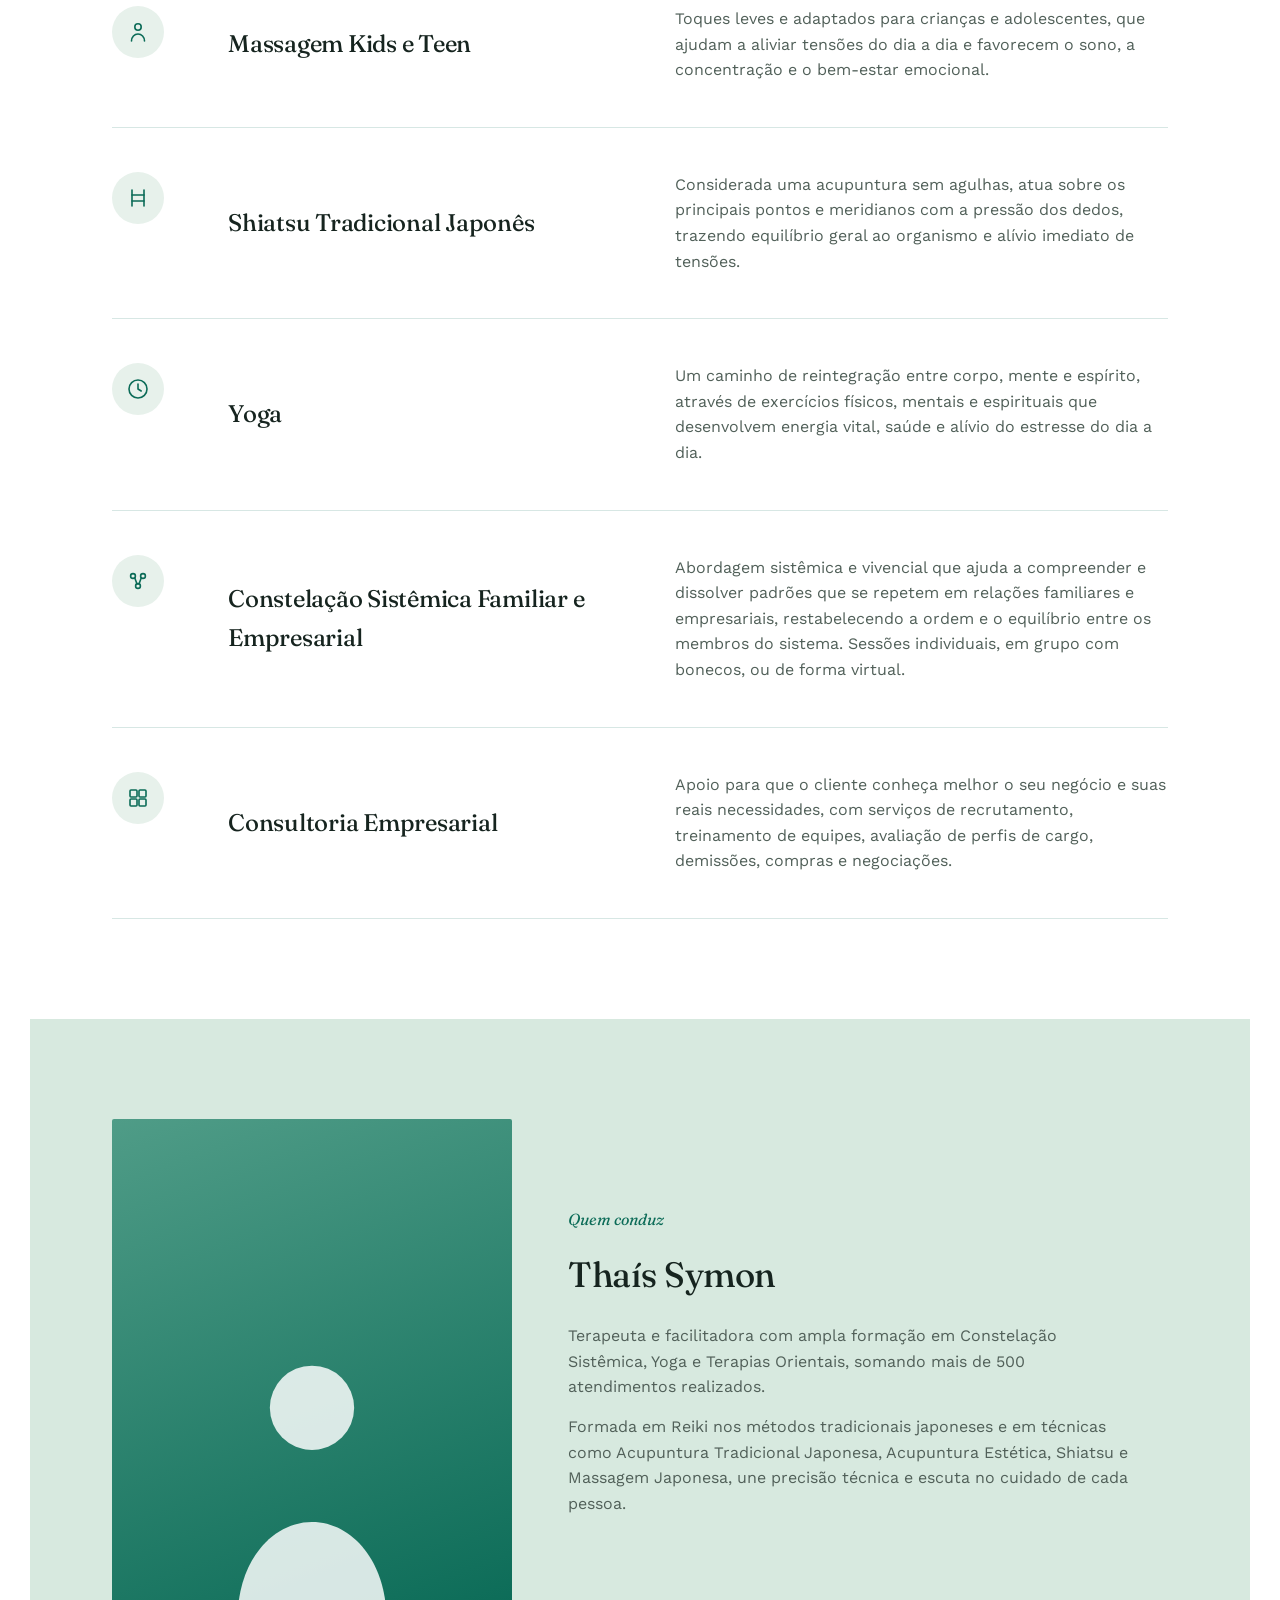
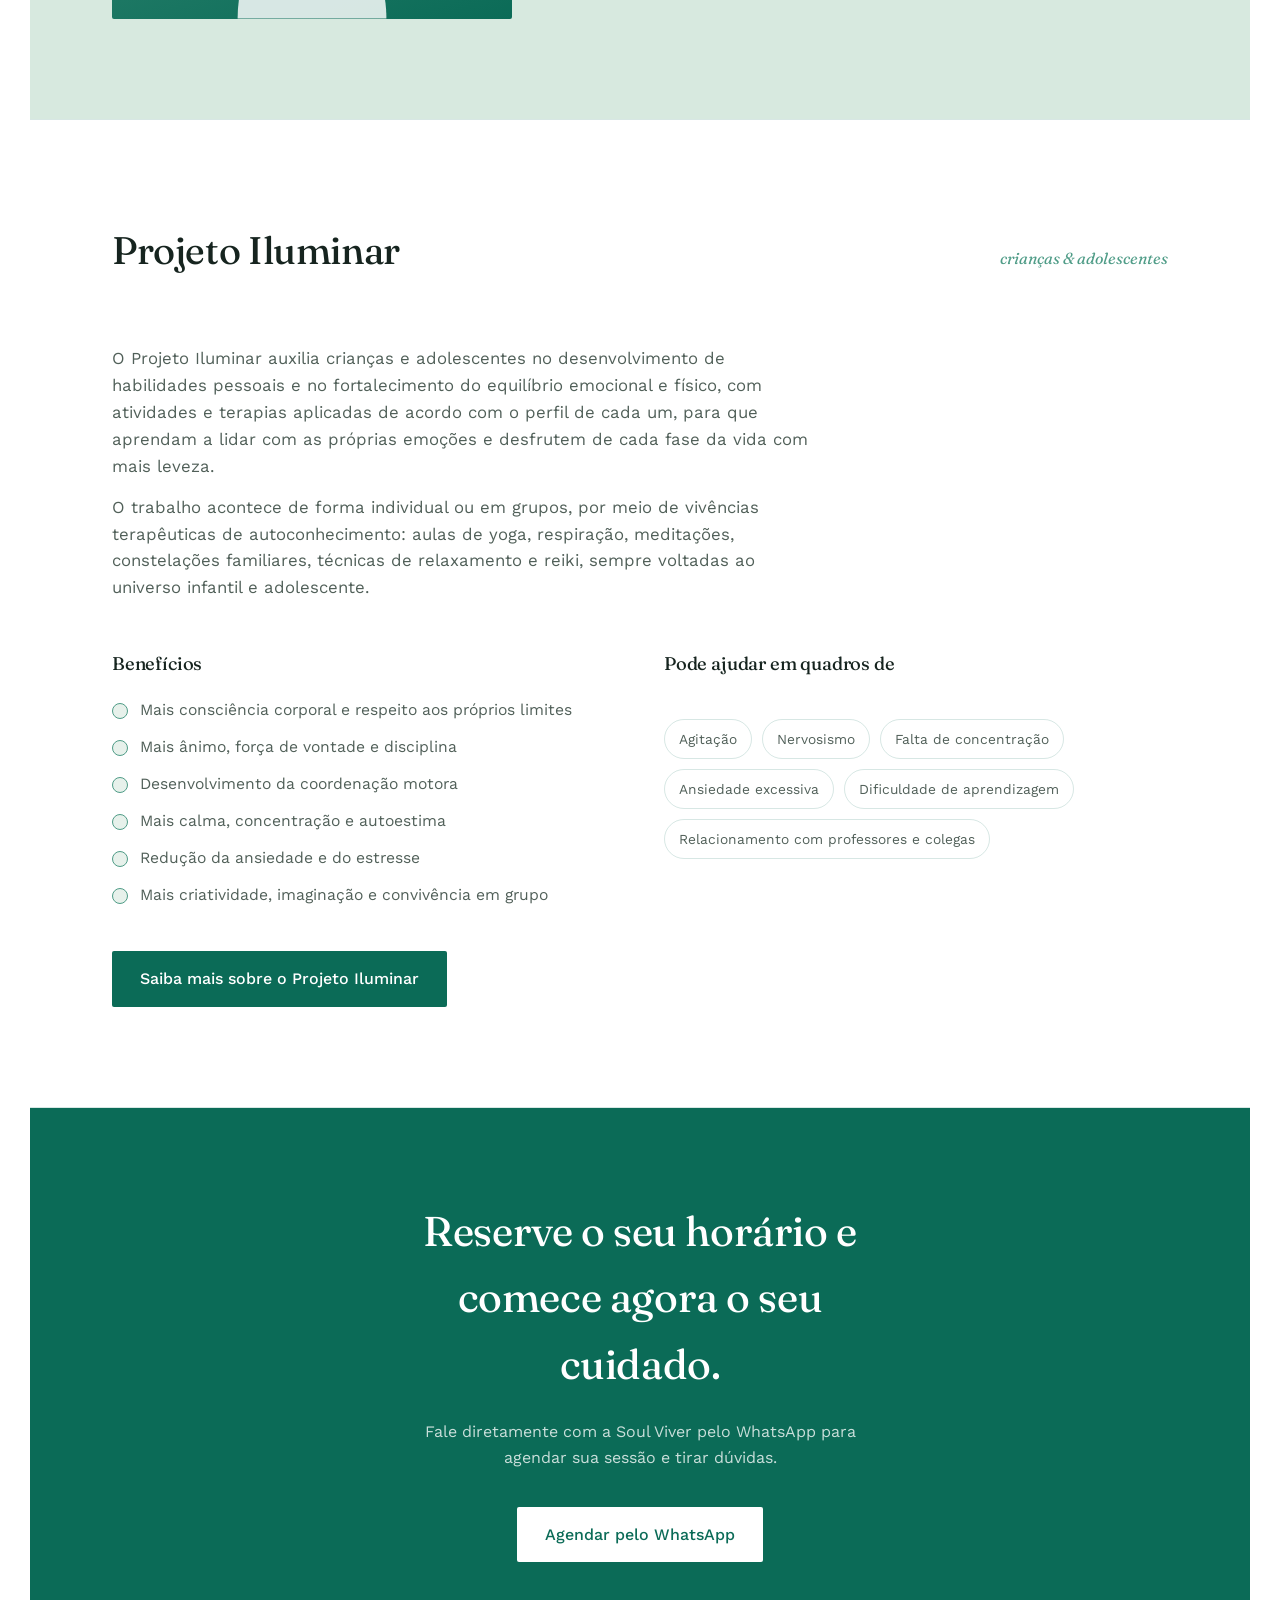
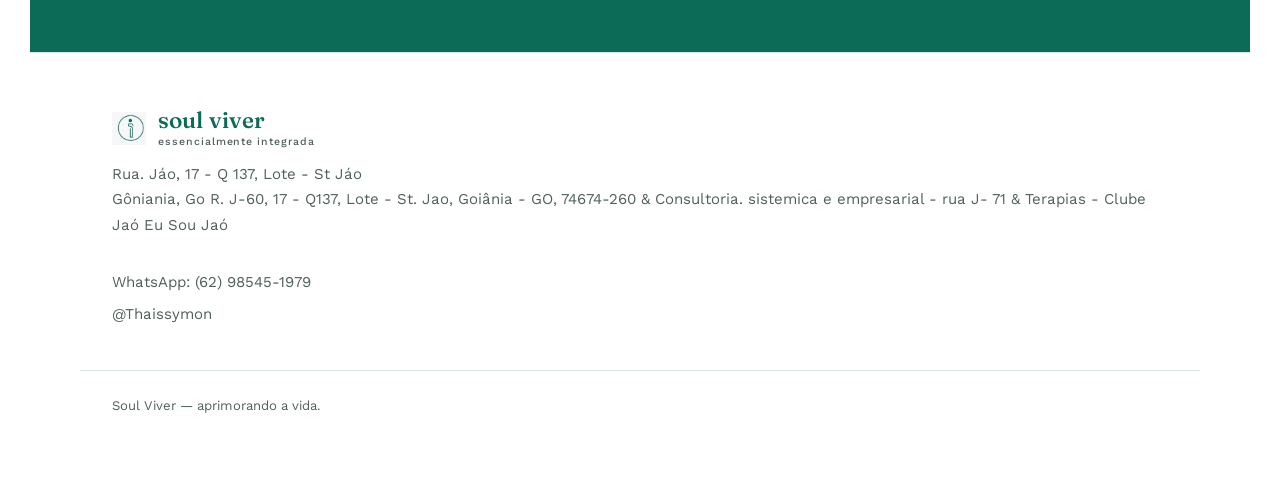
==== commit 949d8195: "Update index.html" ====
--- a/index.html
+++ b/index.html
@@ -206,15 +206,15 @@
       </a>
       <address>
         <a href="https://maps.app.goo.gl/MHGegzASaChtKzFJA" target="_blank" rel="noopener">
-          Rua J-71, Quadra 159, Lote 17<br>
-          Setor Jaó, Goiânia - GO, 74674-380 &amp; Consultoria. sistemica  e empresarial - rua J- 71 
+          Rua. Jáo, 17 - Q 137, Lote - St Jáo <br> Gôniania, Go
+          R. J-60, 17 - Q137, Lote - St. Jao, Goiânia - GO, 74674-260 &amp; Consultoria. sistemica  e empresarial - rua J- 71 
            &amp; Terapias - Clube Jaó Eu Sou Jaó
         </a>
       </address>
     </div>
     <div class="footer-links">
       <a href="https://wa.me/5562985451979" target="_blank" rel="noopener">WhatsApp: (62) 98545-1979</a>
-      <a href="https://www.instagram.com/soulviver/" target="_blank" rel="noopener">@soulviver</a>
+      <a href="https://www.instagram.com/soulviver/" target="_blank" rel="noopener">@Thaissymon</a>
     </div>
   </div>
   <div class="wrap footer-bottom">
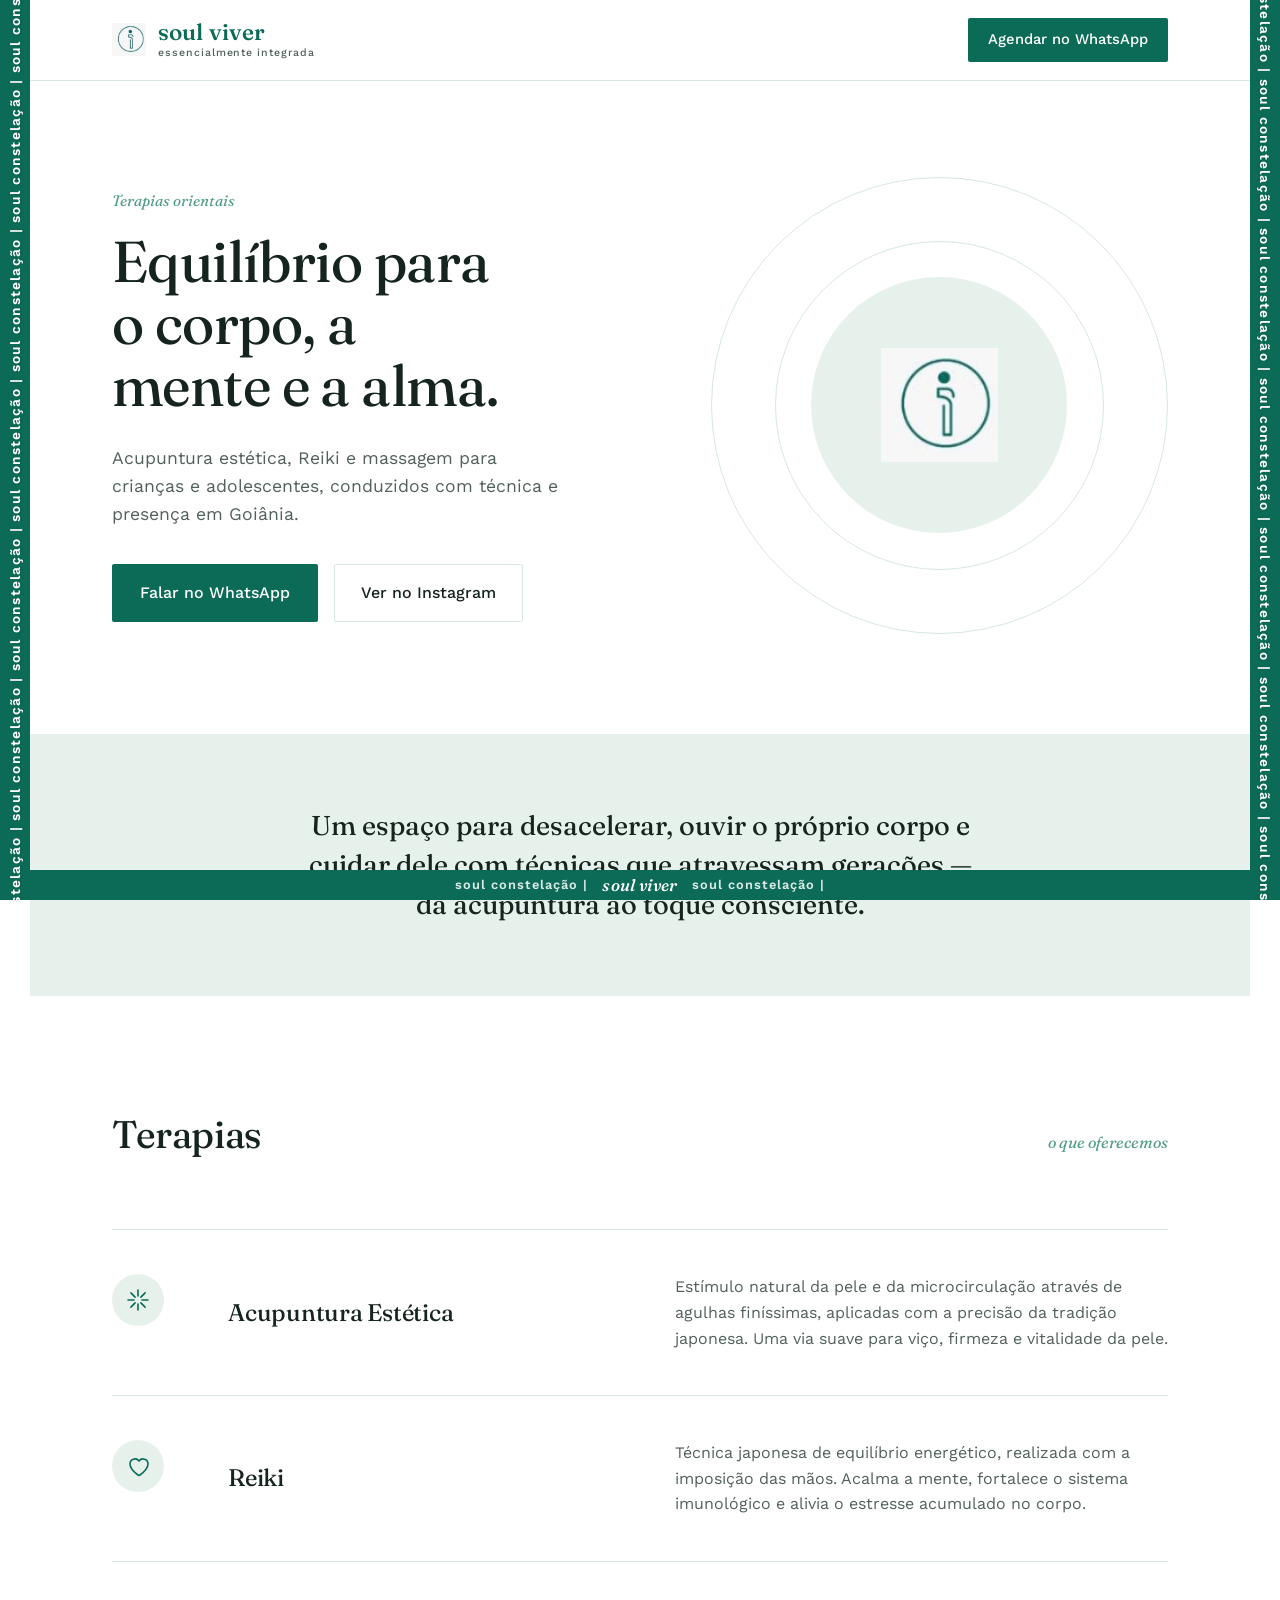
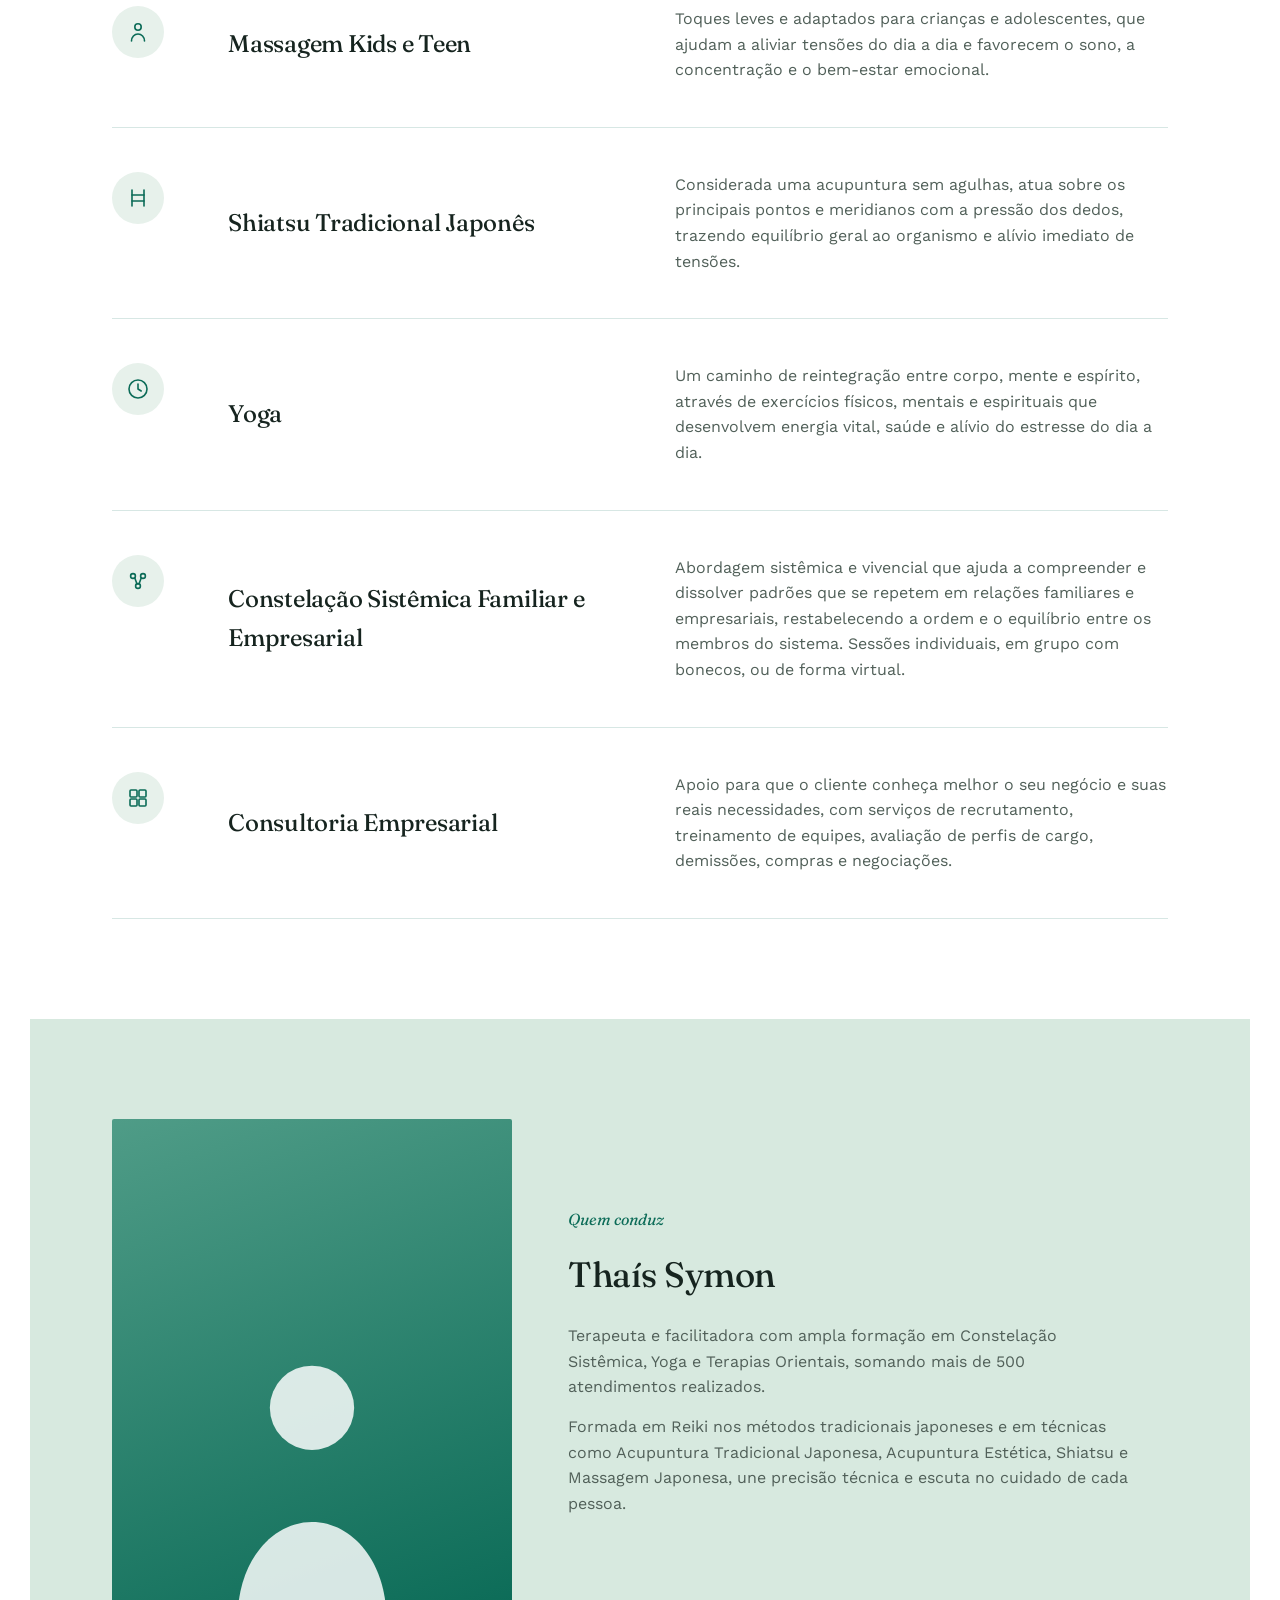
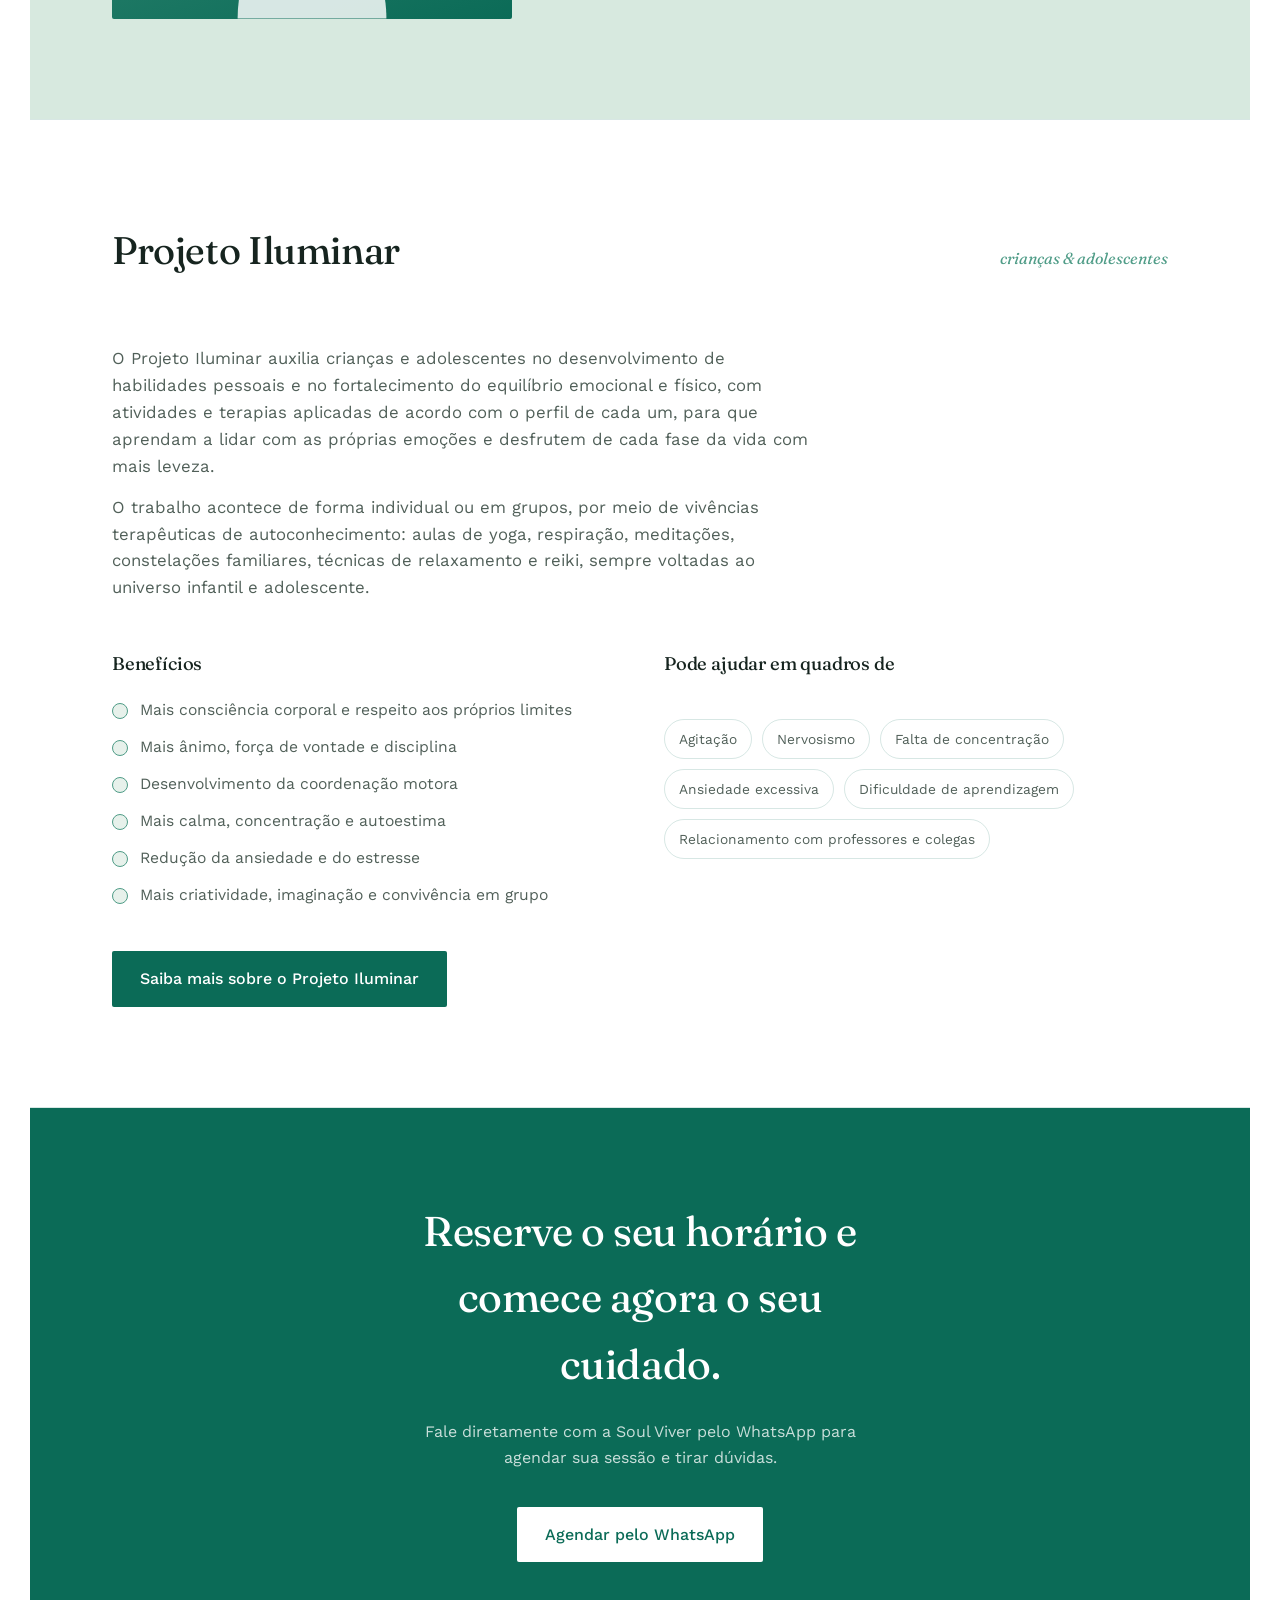
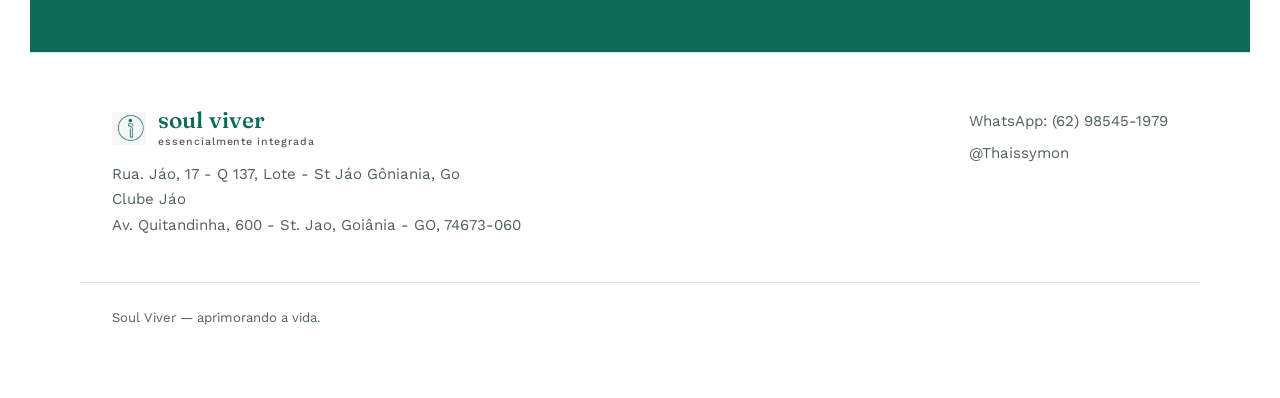
==== commit ce8e9422: "Update index.html" ====
--- a/index.html
+++ b/index.html
@@ -206,9 +206,10 @@
       </a>
       <address>
         <a href="https://maps.app.goo.gl/MHGegzASaChtKzFJA" target="_blank" rel="noopener">
-          Rua. Jáo, 17 - Q 137, Lote - St Jáo <br> Gôniania, Go
-          R. J-60, 17 - Q137, Lote - St. Jao, Goiânia - GO, 74674-260 &amp; Consultoria. sistemica  e empresarial - rua J- 71 
-           &amp; Terapias - Clube Jaó Eu Sou Jaó
+          Rua. Jáo, 17 - Q 137, Lote - St Jáo Gôniania, Go <br> 
+          Clube Jáo <br>
+          Av. Quitandinha, 600 - St. Jao, Goiânia - GO, 74673-060
+          
         </a>
       </address>
     </div>
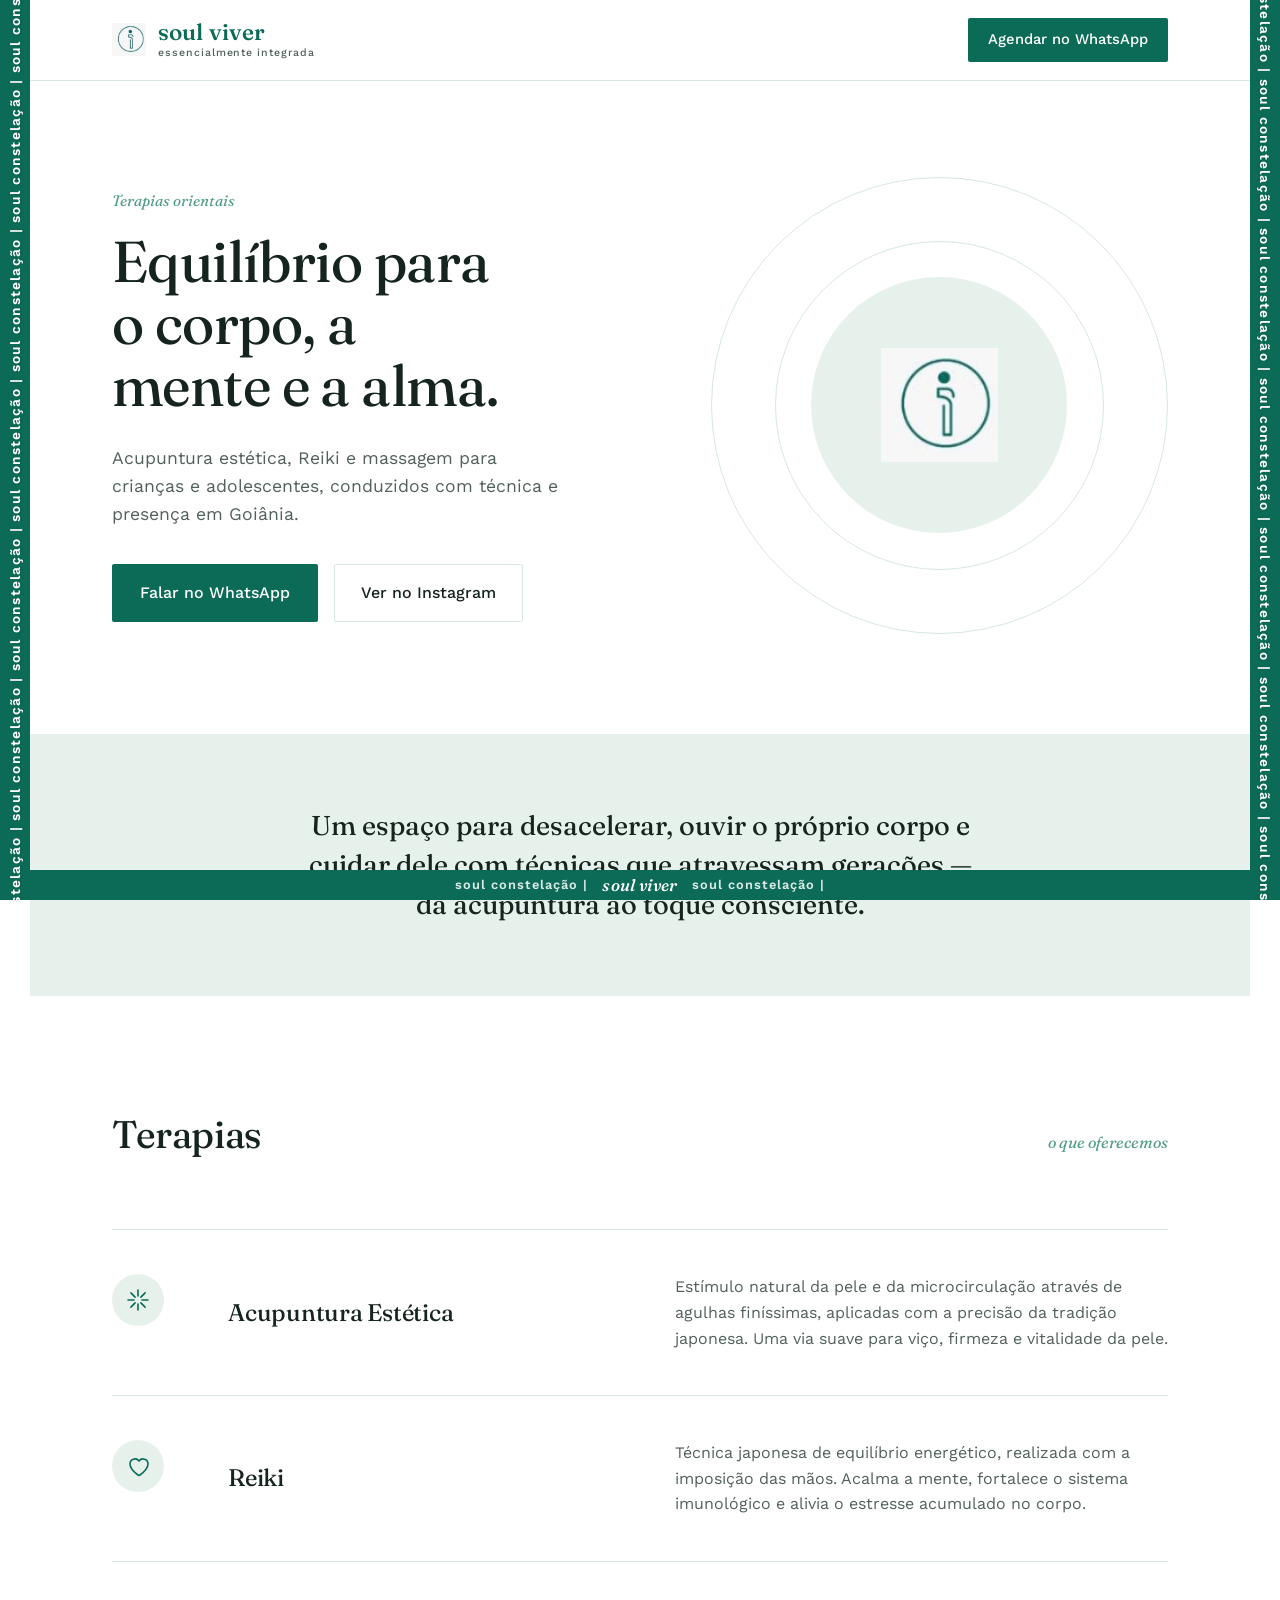
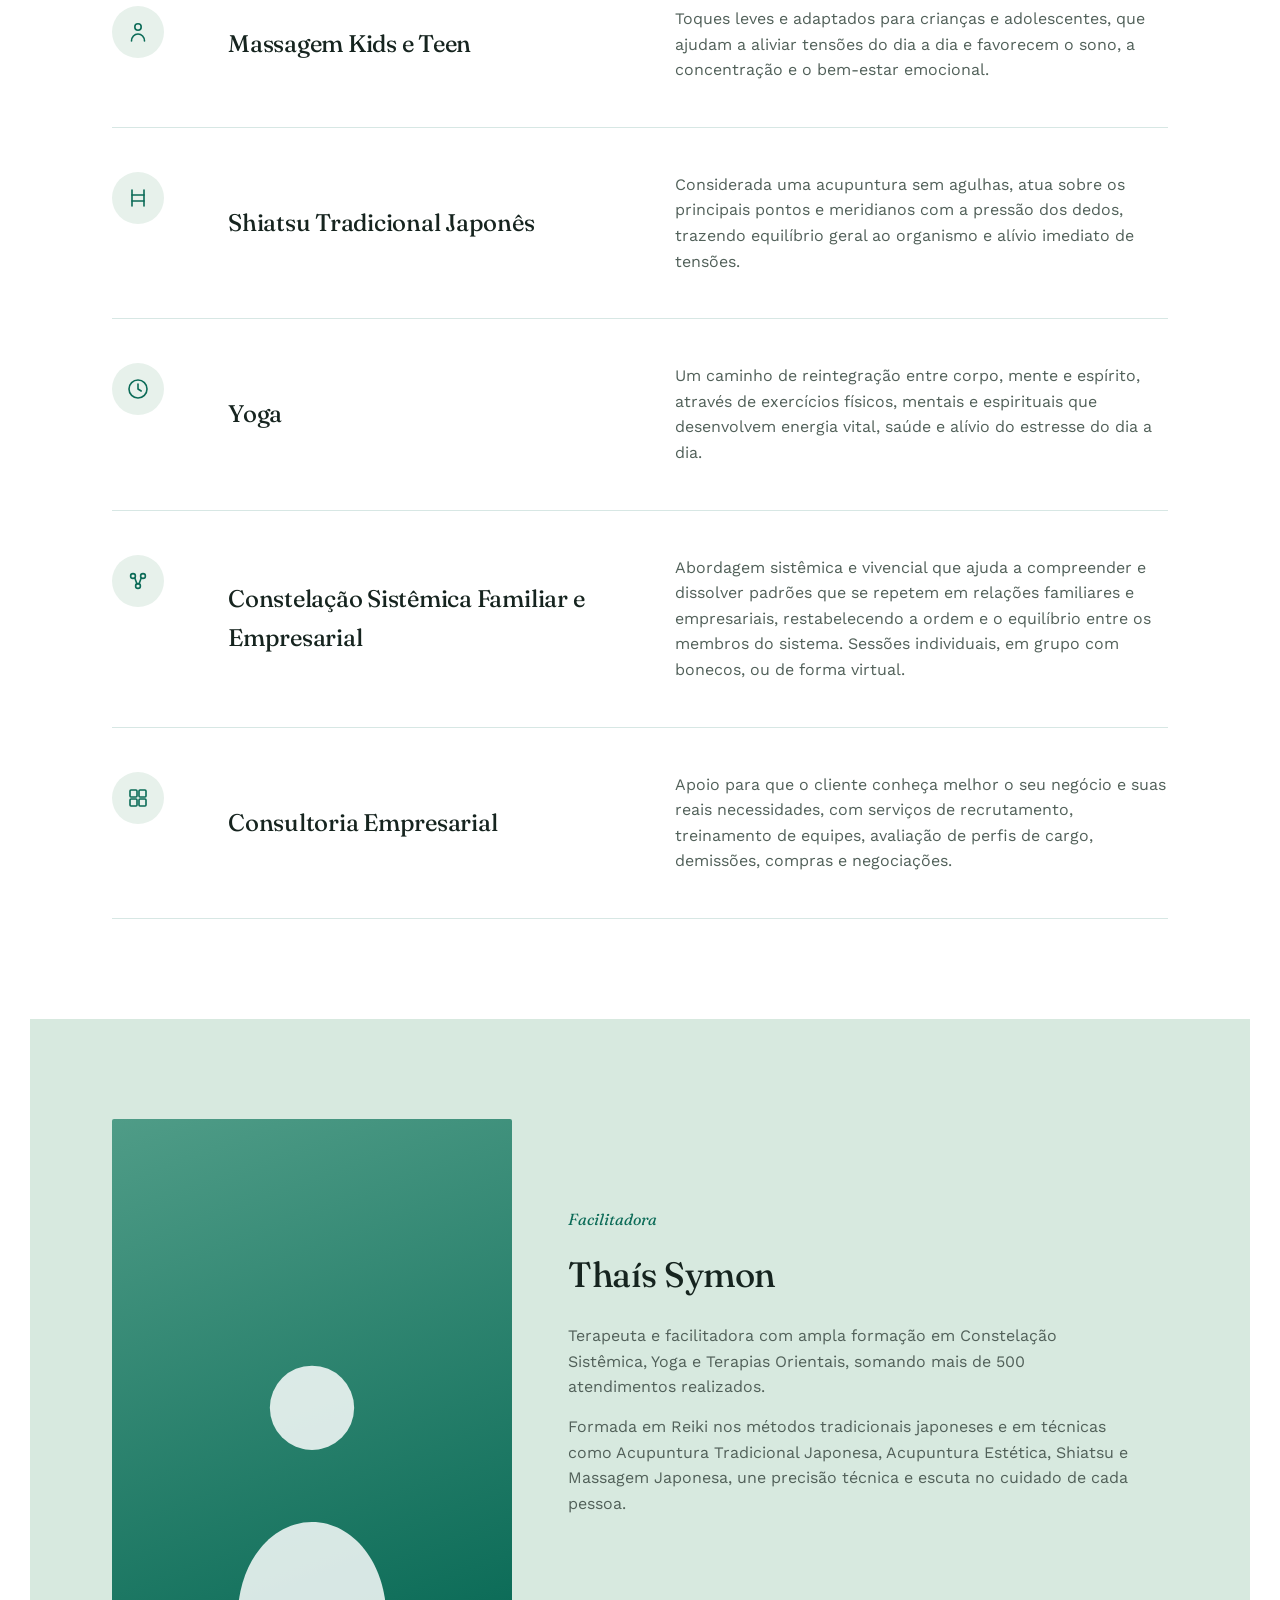
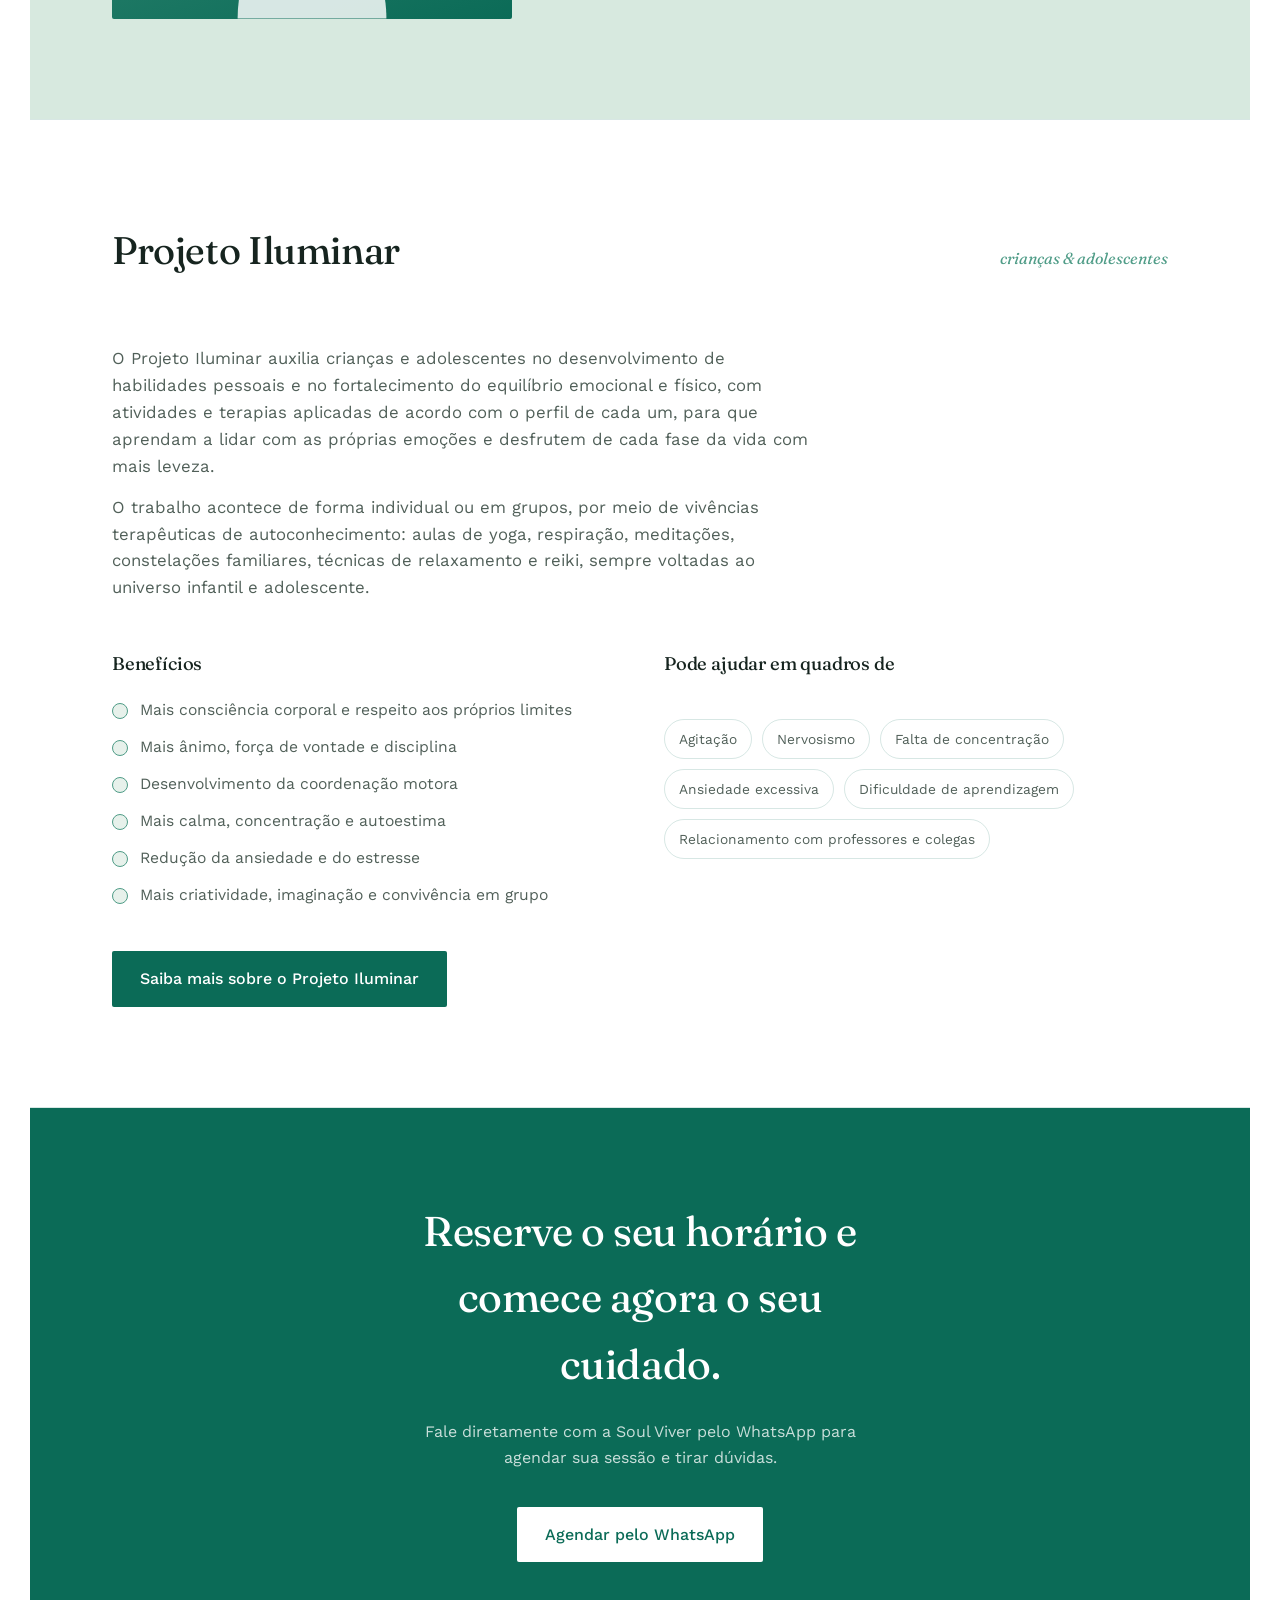
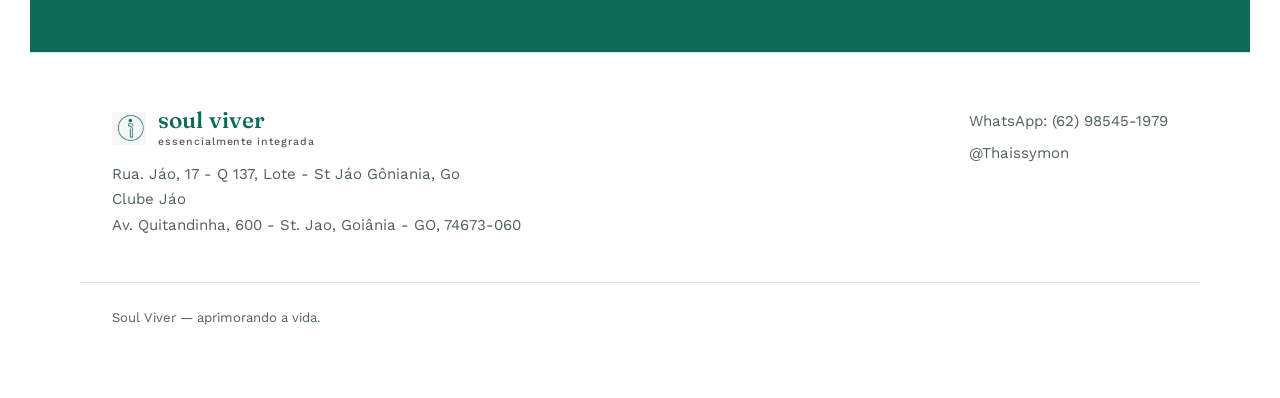
==== commit 76550440: "Update index.html" ====
--- a/index.html
+++ b/index.html
@@ -137,7 +137,7 @@
         </svg>
       </div>
       <div class="about-copy">
-        <div class="eyebrow">Quem conduz</div>
+        <div class="eyebrow">Facilitadora</div>
         <h2>Thaís Symon</h2>
         <p>Terapeuta e facilitadora com ampla formação em Constelação Sistêmica, Yoga e Terapias Orientais, somando mais de 500 atendimentos realizados.</p>
         <p>Formada em Reiki nos métodos tradicionais japoneses e em técnicas como Acupuntura Tradicional Japonesa, Acupuntura Estética, Shiatsu e Massagem Japonesa, une precisão técnica e escuta no cuidado de cada pessoa.</p>
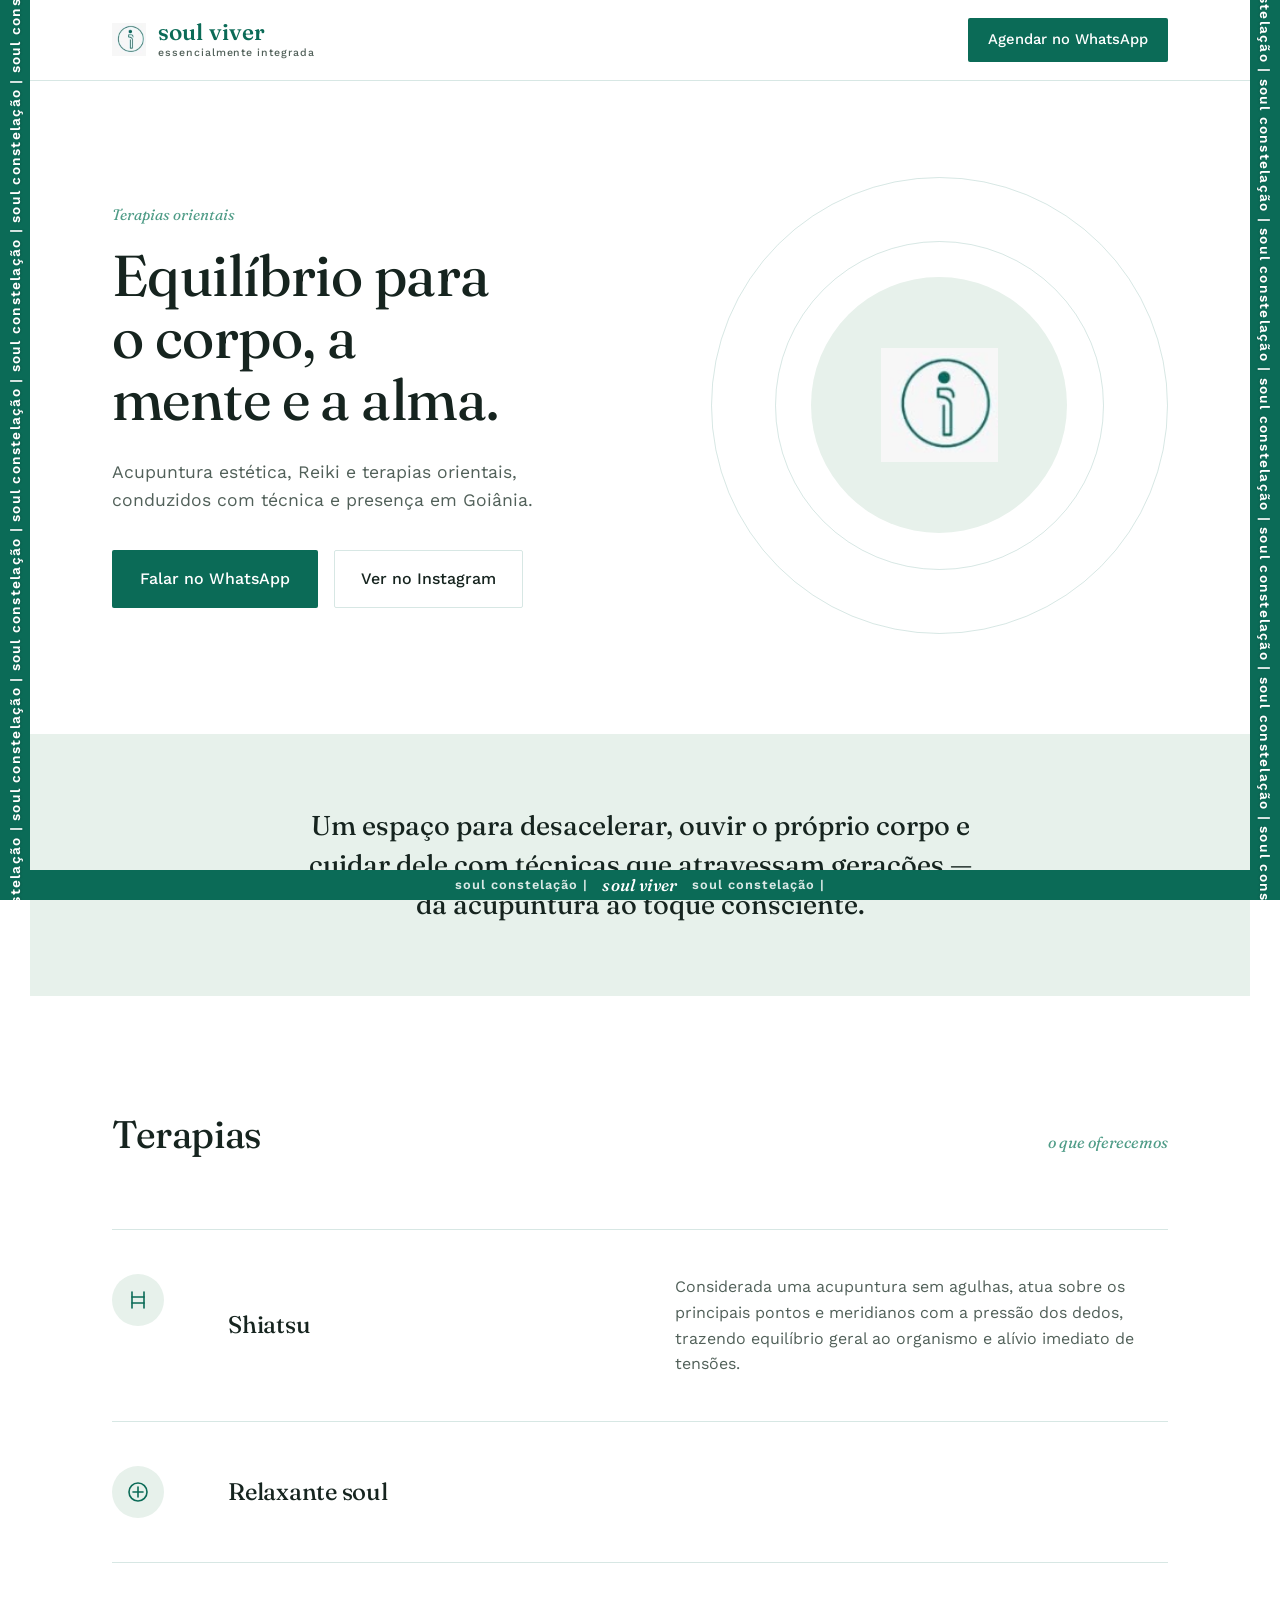
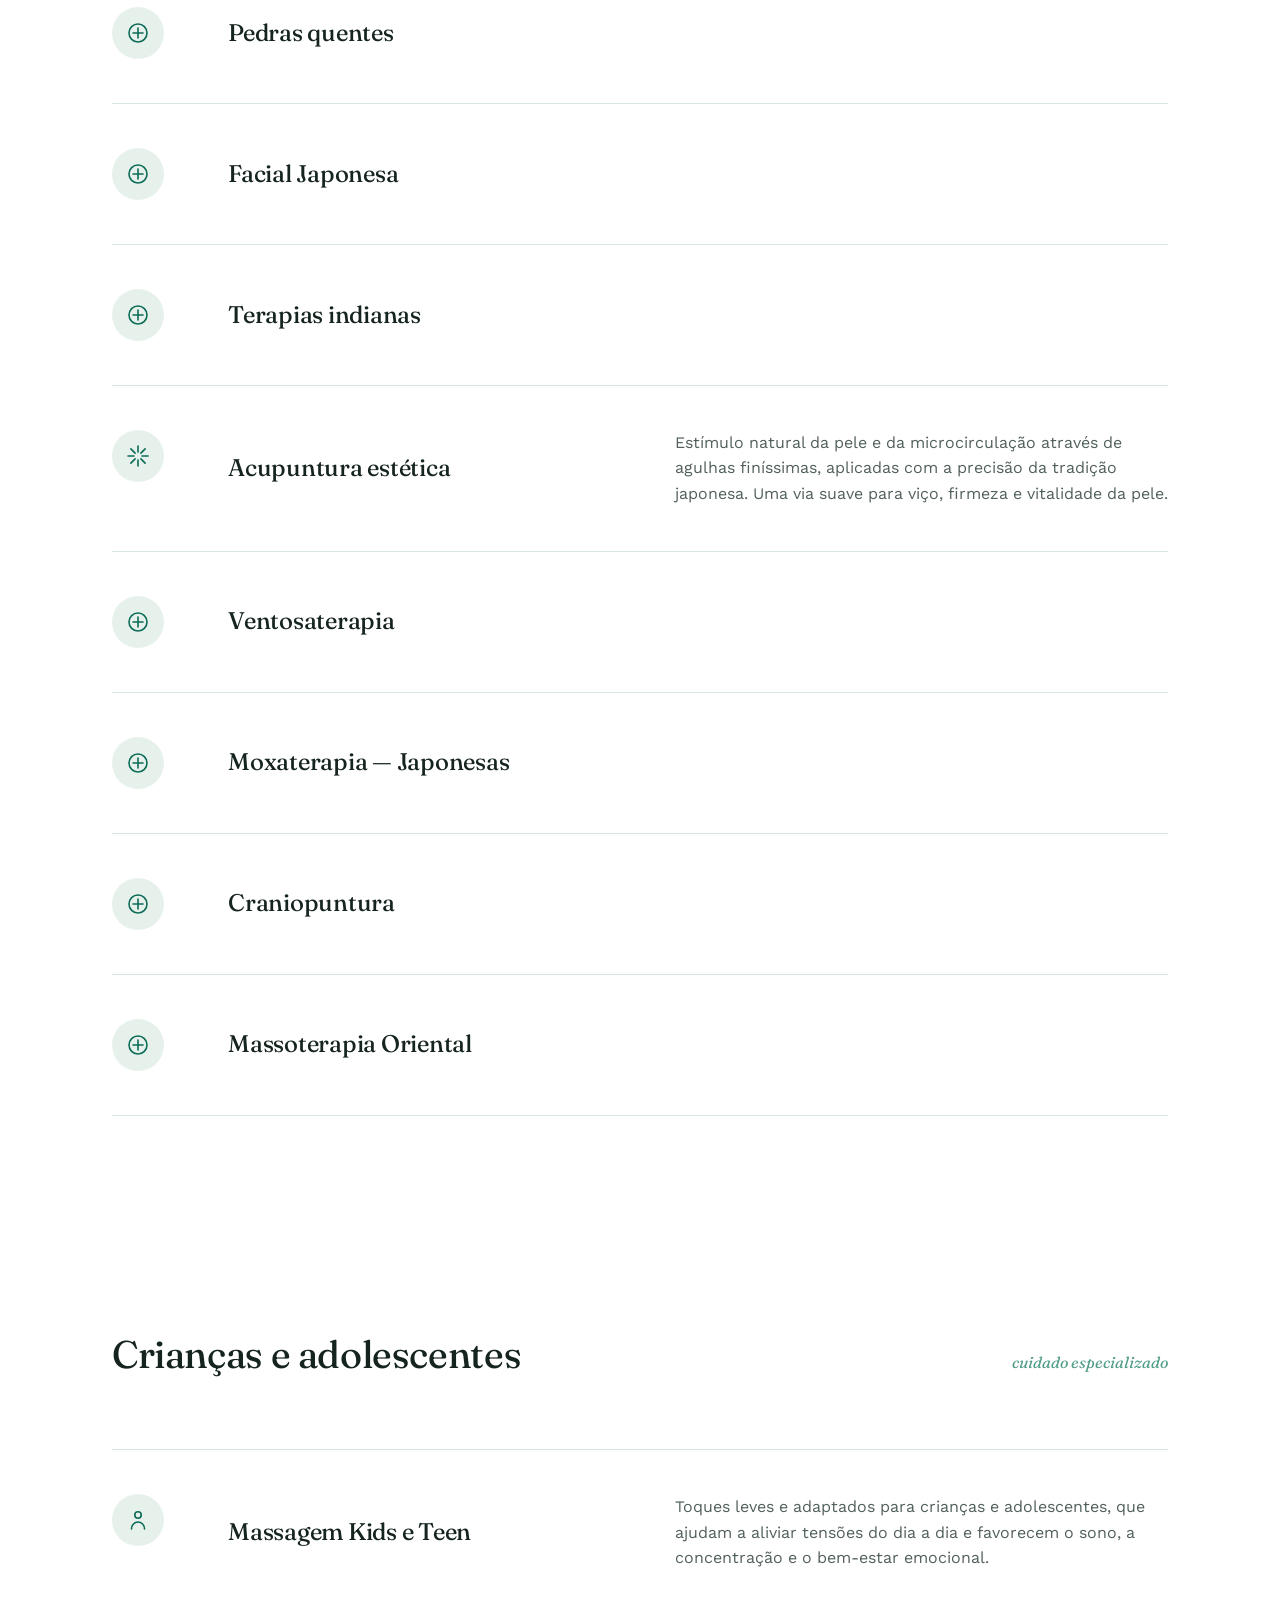
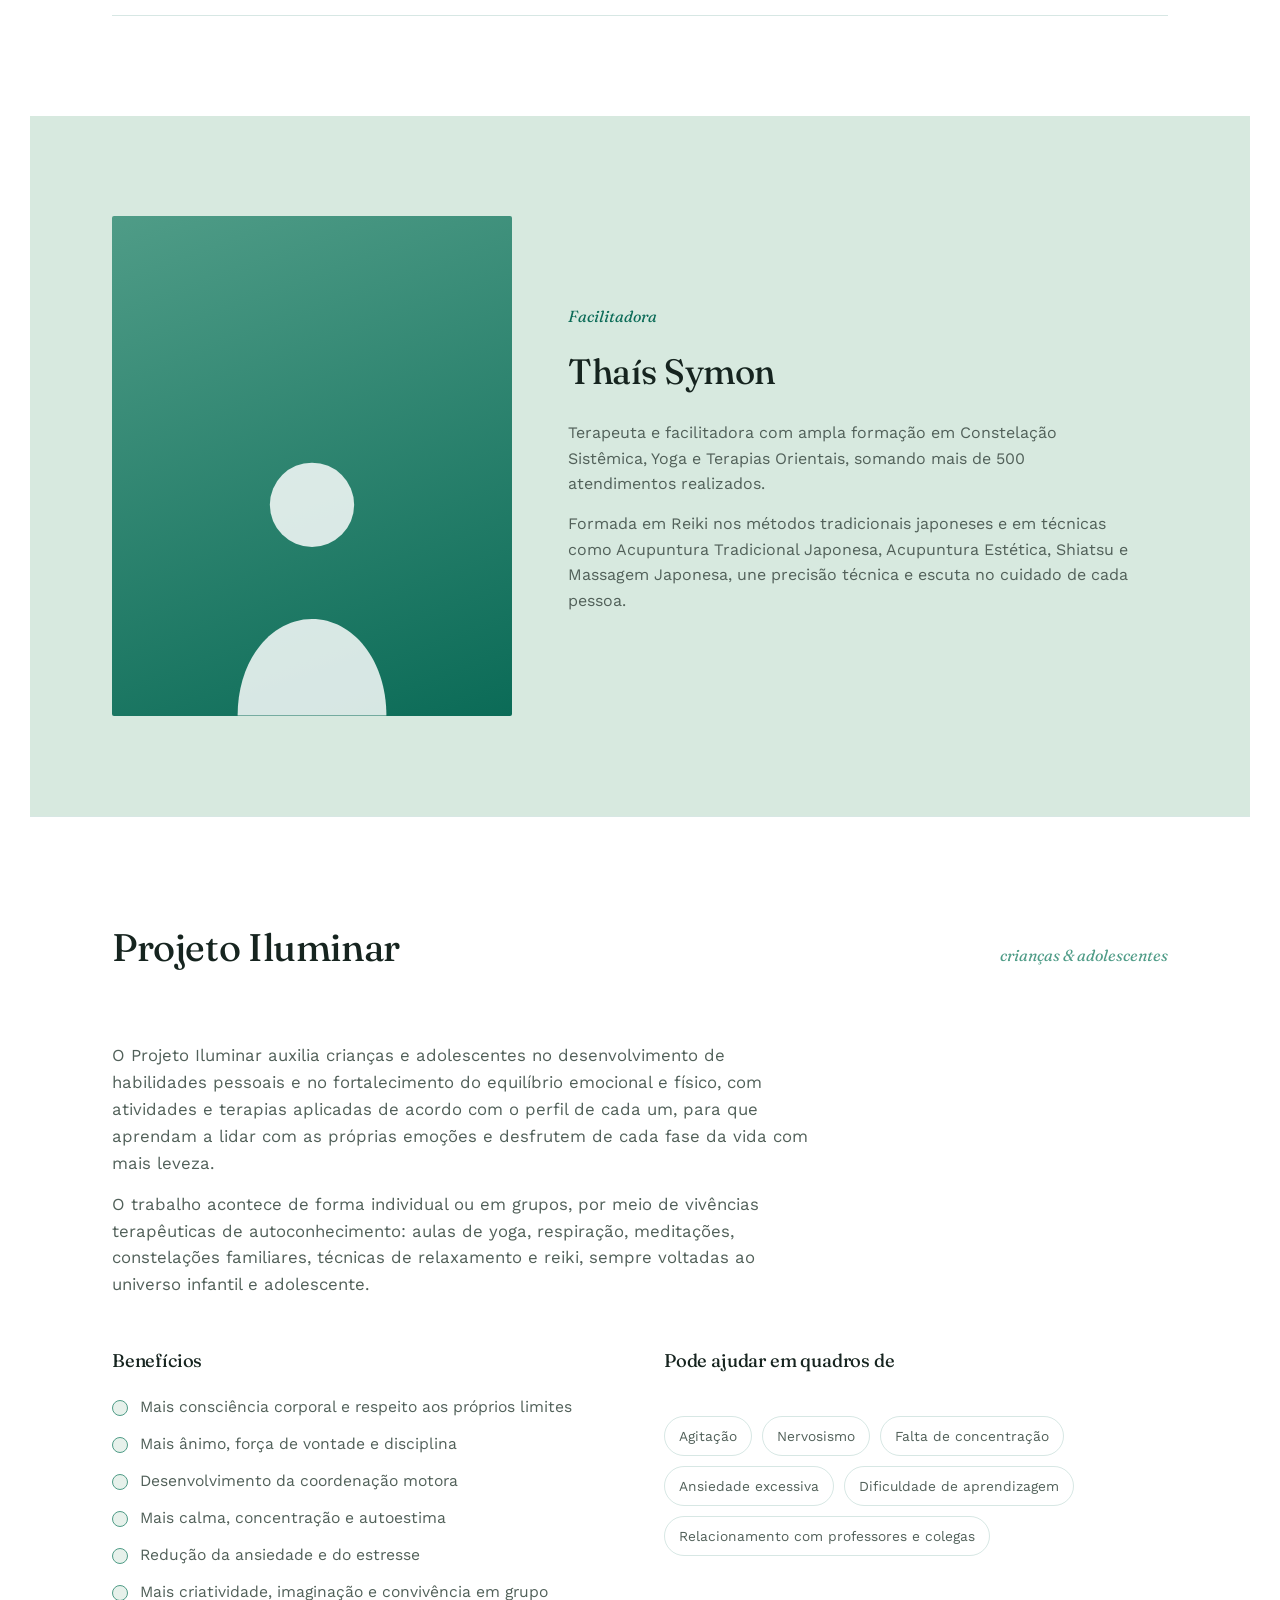
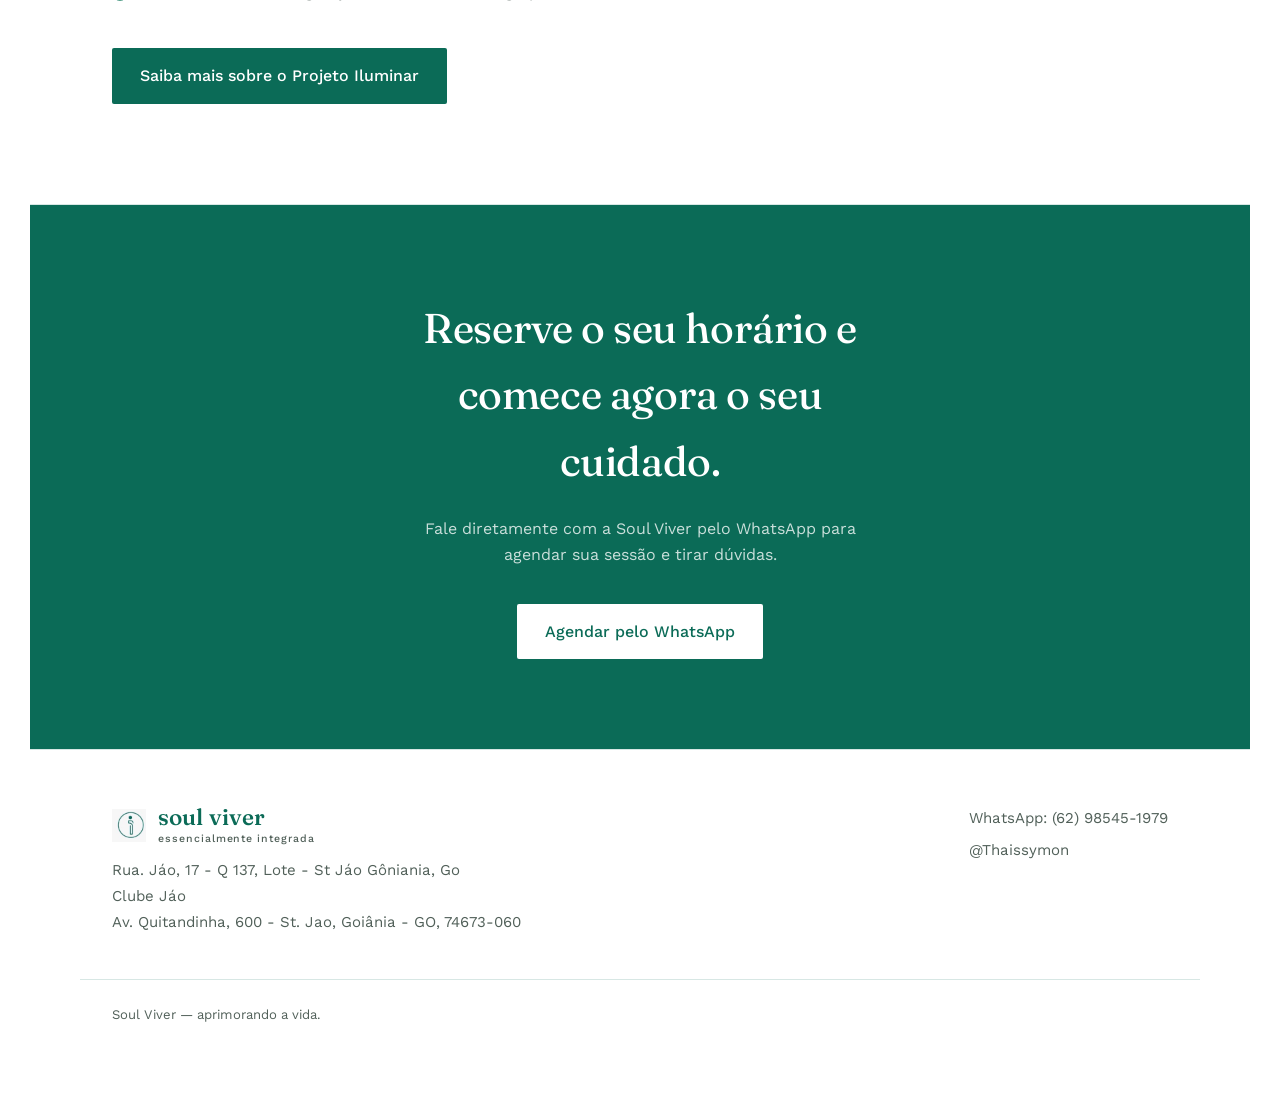
==== commit 773eff45: "Update index.html" ====
--- a/index.html
+++ b/index.html
@@ -39,7 +39,7 @@
     <div class="hero-copy">
       <div class="eyebrow">Terapias orientais</div>
       <h1>Equilíbrio para o corpo, a mente e a alma.</h1>
-      <p>Acupuntura estética, Reiki e massagem para crianças e adolescentes, conduzidos com técnica e presença em Goiânia.</p>
+      <p>Acupuntura estética, Reiki e terapias orientais, conduzidos com técnica e presença em Goiânia.</p>
       <div class="hero-ctas">
         <a class="btn-primary" href="https://wa.me/5562985451979?text=Ol%C3%A1!%20Quero%20agendar%20um%20atendimento%20na%20Soul%20Viver." target="_blank" rel="noopener">
           Falar no WhatsApp
@@ -71,18 +71,83 @@
 
       <div class="service-row">
         <div class="service-icon">
+          <svg viewBox="0 0 24 24" fill="none" stroke-width="1.6" stroke-linecap="round" stroke-linejoin="round"><path d="M6 4v16"/><path d="M18 4v16"/><path d="M6 9h12"/><path d="M6 15h12"/></svg>
+        </div>
+        <h3>Shiatsu</h3>
+        <p>Considerada uma acupuntura sem agulhas, atua sobre os principais pontos e meridianos com a pressão dos dedos, trazendo equilíbrio geral ao organismo e alívio imediato de tensões.</p>
+      </div>
+
+      <div class="service-row">
+        <div class="service-icon">
+          <svg viewBox="0 0 24 24" fill="none" stroke-width="1.6" stroke-linecap="round" stroke-linejoin="round"><circle cx="12" cy="12" r="9"/><path d="M12 7v10"/><path d="M7 12h10"/></svg>
+        </div>
+        <h3>Relaxante soul</h3>
+      </div>
+
+      <div class="service-row">
+        <div class="service-icon">
+          <svg viewBox="0 0 24 24" fill="none" stroke-width="1.6" stroke-linecap="round" stroke-linejoin="round"><circle cx="12" cy="12" r="9"/><path d="M12 7v10"/><path d="M7 12h10"/></svg>
+        </div>
+        <h3>Pedras quentes</h3>
+      </div>
+
+      <div class="service-row">
+        <div class="service-icon">
+          <svg viewBox="0 0 24 24" fill="none" stroke-width="1.6" stroke-linecap="round" stroke-linejoin="round"><circle cx="12" cy="12" r="9"/><path d="M12 7v10"/><path d="M7 12h10"/></svg>
+        </div>
+        <h3>Facial Japonesa</h3>
+      </div>
+
+      <div class="service-row">
+        <div class="service-icon">
+          <svg viewBox="0 0 24 24" fill="none" stroke-width="1.6" stroke-linecap="round" stroke-linejoin="round"><circle cx="12" cy="12" r="9"/><path d="M12 7v10"/><path d="M7 12h10"/></svg>
+        </div>
+        <h3>Terapias indianas</h3>
+      </div>
+
+      <div class="service-row">
+        <div class="service-icon">
           <svg viewBox="0 0 24 24" fill="none" stroke-width="1.6" stroke-linecap="round" stroke-linejoin="round"><path d="M12 2v6"/><path d="M12 22v-6"/><path d="M4.9 4.9l4.2 4.2"/><path d="M14.9 14.9l4.2 4.2"/><path d="M2 12h6"/><path d="M22 12h-6"/><path d="M4.9 19.1l4.2-4.2"/><path d="M14.9 9.1l4.2-4.2"/></svg>
         </div>
-        <h3>Acupuntura Estética</h3>
+        <h3>Acupuntura estética</h3>
         <p>Estímulo natural da pele e da microcirculação através de agulhas finíssimas, aplicadas com a precisão da tradição japonesa. Uma via suave para viço, firmeza e vitalidade da pele.</p>
       </div>
 
       <div class="service-row">
         <div class="service-icon">
-          <svg viewBox="0 0 24 24" fill="none" stroke-width="1.6" stroke-linecap="round" stroke-linejoin="round"><path d="M12 21c-4-3-8-6.5-8-11a5 5 0 0 1 9-3 5 5 0 0 1 9 3c0 4.5-4 8-8 11a1.4 1.4 0 0 1-2 0z"/></svg>
-        </div>
-        <h3>Reiki</h3>
-        <p>Técnica japonesa de equilíbrio energético, realizada com a imposição das mãos. Acalma a mente, fortalece o sistema imunológico e alivia o estresse acumulado no corpo.</p>
+          <svg viewBox="0 0 24 24" fill="none" stroke-width="1.6" stroke-linecap="round" stroke-linejoin="round"><circle cx="12" cy="12" r="9"/><path d="M12 7v10"/><path d="M7 12h10"/></svg>
+        </div>
+        <h3>Ventosaterapia</h3>
+      </div>
+
+      <div class="service-row">
+        <div class="service-icon">
+          <svg viewBox="0 0 24 24" fill="none" stroke-width="1.6" stroke-linecap="round" stroke-linejoin="round"><circle cx="12" cy="12" r="9"/><path d="M12 7v10"/><path d="M7 12h10"/></svg>
+        </div>
+        <h3>Moxaterapia — Japonesas</h3>
+      </div>
+
+      <div class="service-row">
+        <div class="service-icon">
+          <svg viewBox="0 0 24 24" fill="none" stroke-width="1.6" stroke-linecap="round" stroke-linejoin="round"><circle cx="12" cy="12" r="9"/><path d="M12 7v10"/><path d="M7 12h10"/></svg>
+        </div>
+        <h3>Craniopuntura</h3>
+      </div>
+
+      <div class="service-row">
+        <div class="service-icon">
+          <svg viewBox="0 0 24 24" fill="none" stroke-width="1.6" stroke-linecap="round" stroke-linejoin="round"><circle cx="12" cy="12" r="9"/><path d="M12 7v10"/><path d="M7 12h10"/></svg>
+        </div>
+        <h3>Massoterapia Oriental</h3>
+      </div>
+
+    </div>
+  </section>
+  <section class="services reveal" id="criancas-adolescentes">
+    <div class="wrap">
+      <div class="section-head">
+        <h2>Crianças e adolescentes</h2>
+        <span class="num">cuidado especializado</span>
       </div>
 
       <div class="service-row">
@@ -93,40 +158,9 @@
         <p>Toques leves e adaptados para crianças e adolescentes, que ajudam a aliviar tensões do dia a dia e favorecem o sono, a concentração e o bem-estar emocional.</p>
       </div>
 
-      <div class="service-row">
-        <div class="service-icon">
-          <svg viewBox="0 0 24 24" fill="none" stroke-width="1.6" stroke-linecap="round" stroke-linejoin="round"><path d="M6 4v16"/><path d="M18 4v16"/><path d="M6 9h12"/><path d="M6 15h12"/></svg>
-        </div>
-        <h3>Shiatsu Tradicional Japonês</h3>
-        <p>Considerada uma acupuntura sem agulhas, atua sobre os principais pontos e meridianos com a pressão dos dedos, trazendo equilíbrio geral ao organismo e alívio imediato de tensões.</p>
-      </div>
-
-      <div class="service-row">
-        <div class="service-icon">
-          <svg viewBox="0 0 24 24" fill="none" stroke-width="1.6" stroke-linecap="round" stroke-linejoin="round"><circle cx="12" cy="12" r="9"/><path d="M12 7v5l3.2 2"/></svg>
-        </div>
-        <h3>Yoga</h3>
-        <p>Um caminho de reintegração entre corpo, mente e espírito, através de exercícios físicos, mentais e espirituais que desenvolvem energia vital, saúde e alívio do estresse do dia a dia.</p>
-      </div>
-
-      <div class="service-row">
-        <div class="service-icon">
-          <svg viewBox="0 0 24 24" fill="none" stroke-width="1.6" stroke-linecap="round" stroke-linejoin="round"><circle cx="7" cy="7" r="2.4"/><circle cx="17" cy="7" r="2.4"/><circle cx="12" cy="17" r="2.4"/><path d="M8.7 8.7L11 15"/><path d="M15.3 8.7L13 15"/></svg>
-        </div>
-        <h3>Constelação Sistêmica Familiar e Empresarial</h3>
-        <p>Abordagem sistêmica e vivencial que ajuda a compreender e dissolver padrões que se repetem em relações familiares e empresariais, restabelecendo a ordem e o equilíbrio entre os membros do sistema. Sessões individuais, em grupo com bonecos, ou de forma virtual.</p>
-      </div>
-
-      <div class="service-row">
-        <div class="service-icon">
-          <svg viewBox="0 0 24 24" fill="none" stroke-width="1.6" stroke-linecap="round" stroke-linejoin="round"><rect x="4" y="4" width="7" height="7" rx="1"/><rect x="13" y="4" width="7" height="7" rx="1"/><rect x="4" y="13" width="7" height="7" rx="1"/><rect x="13" y="13" width="7" height="7" rx="1"/></svg>
-        </div>
-        <h3>Consultoria Empresarial</h3>
-        <p>Apoio para que o cliente conheça melhor o seu negócio e suas reais necessidades, com serviços de recrutamento, treinamento de equipes, avaliação de perfis de cargo, demissões, compras e negociações.</p>
-      </div>
-
-    </div>
-  </section>
+    </div>
+  </section>
+
 
   <section class="about reveal">
     <div class="wrap">
@@ -145,7 +179,7 @@
     </div>
   </section>
 
-  <section class="iluminar reveal" id="iluminar">
+  <section class="iluminar reveal" id="iluminar" aria-label="Projeto para crianças e adolescentes">
     <div class="wrap">
       <div class="section-head">
         <h2>Projeto Iluminar</h2>
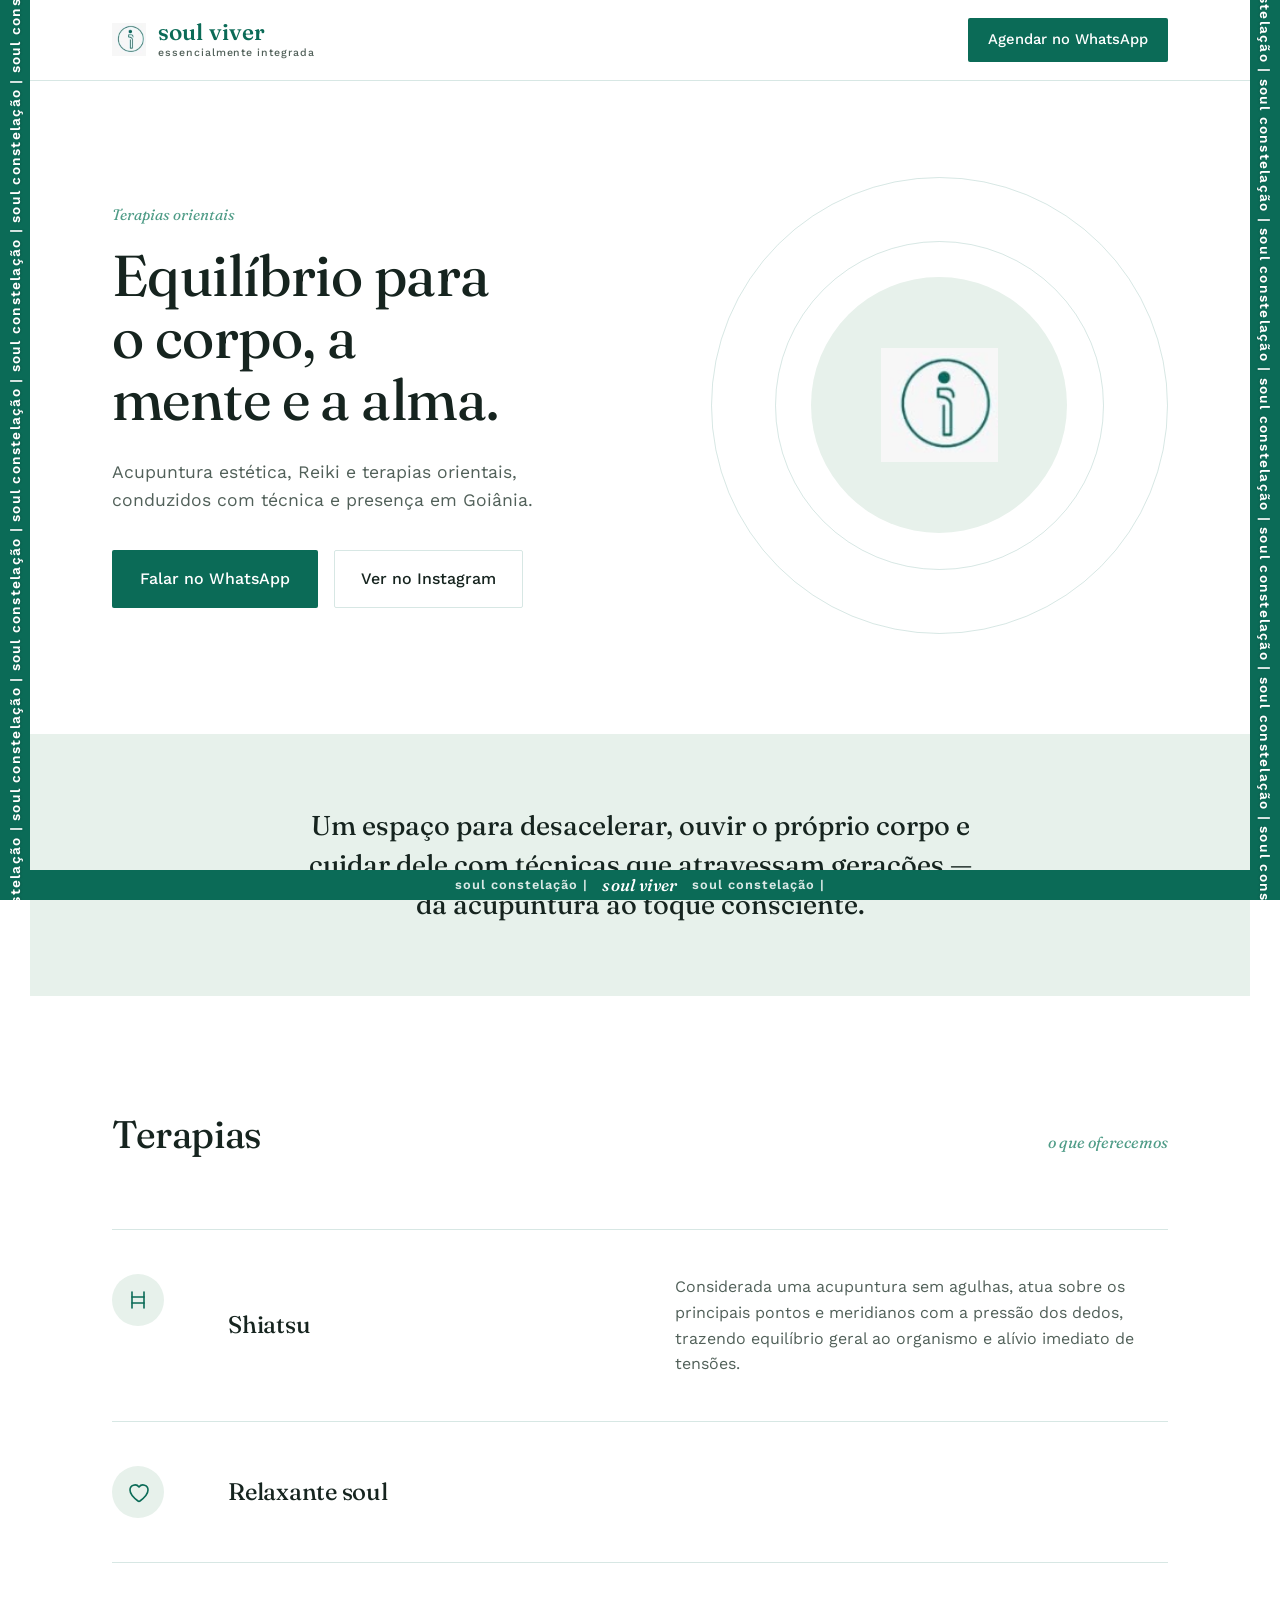
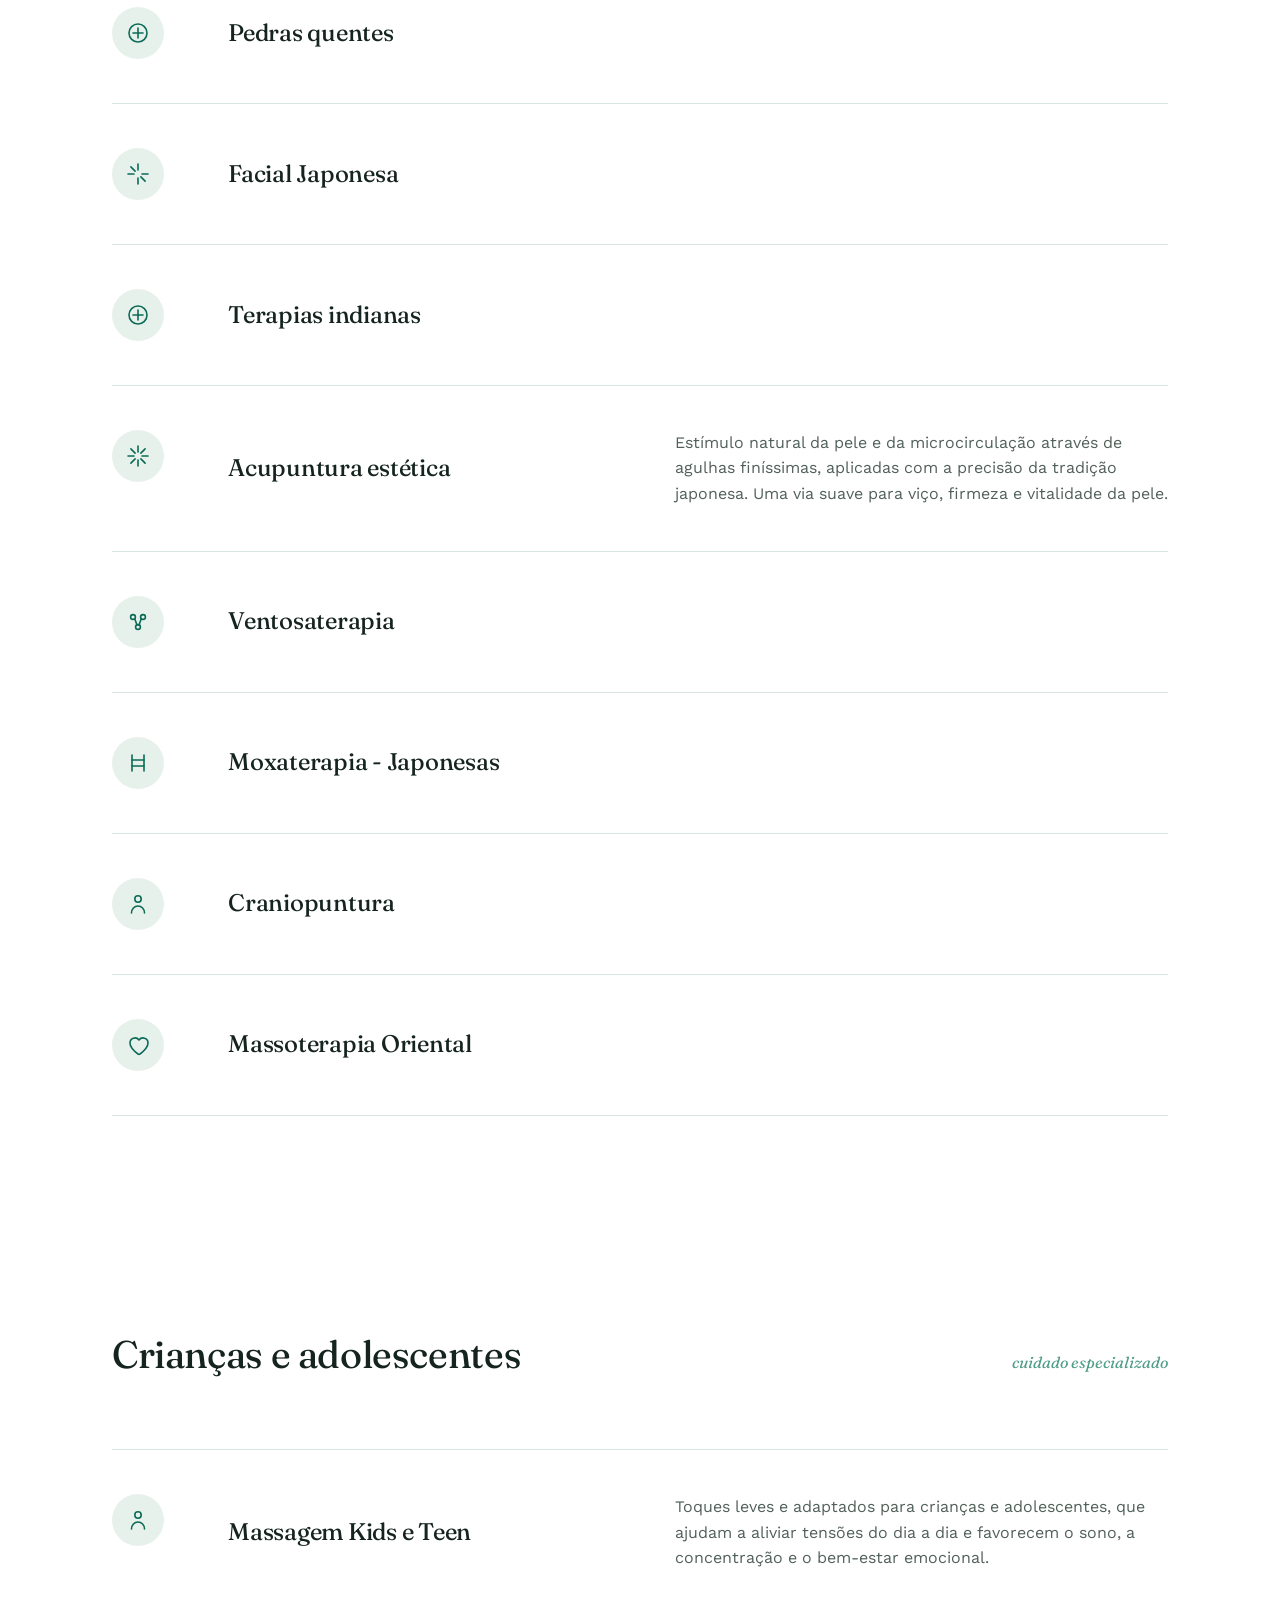
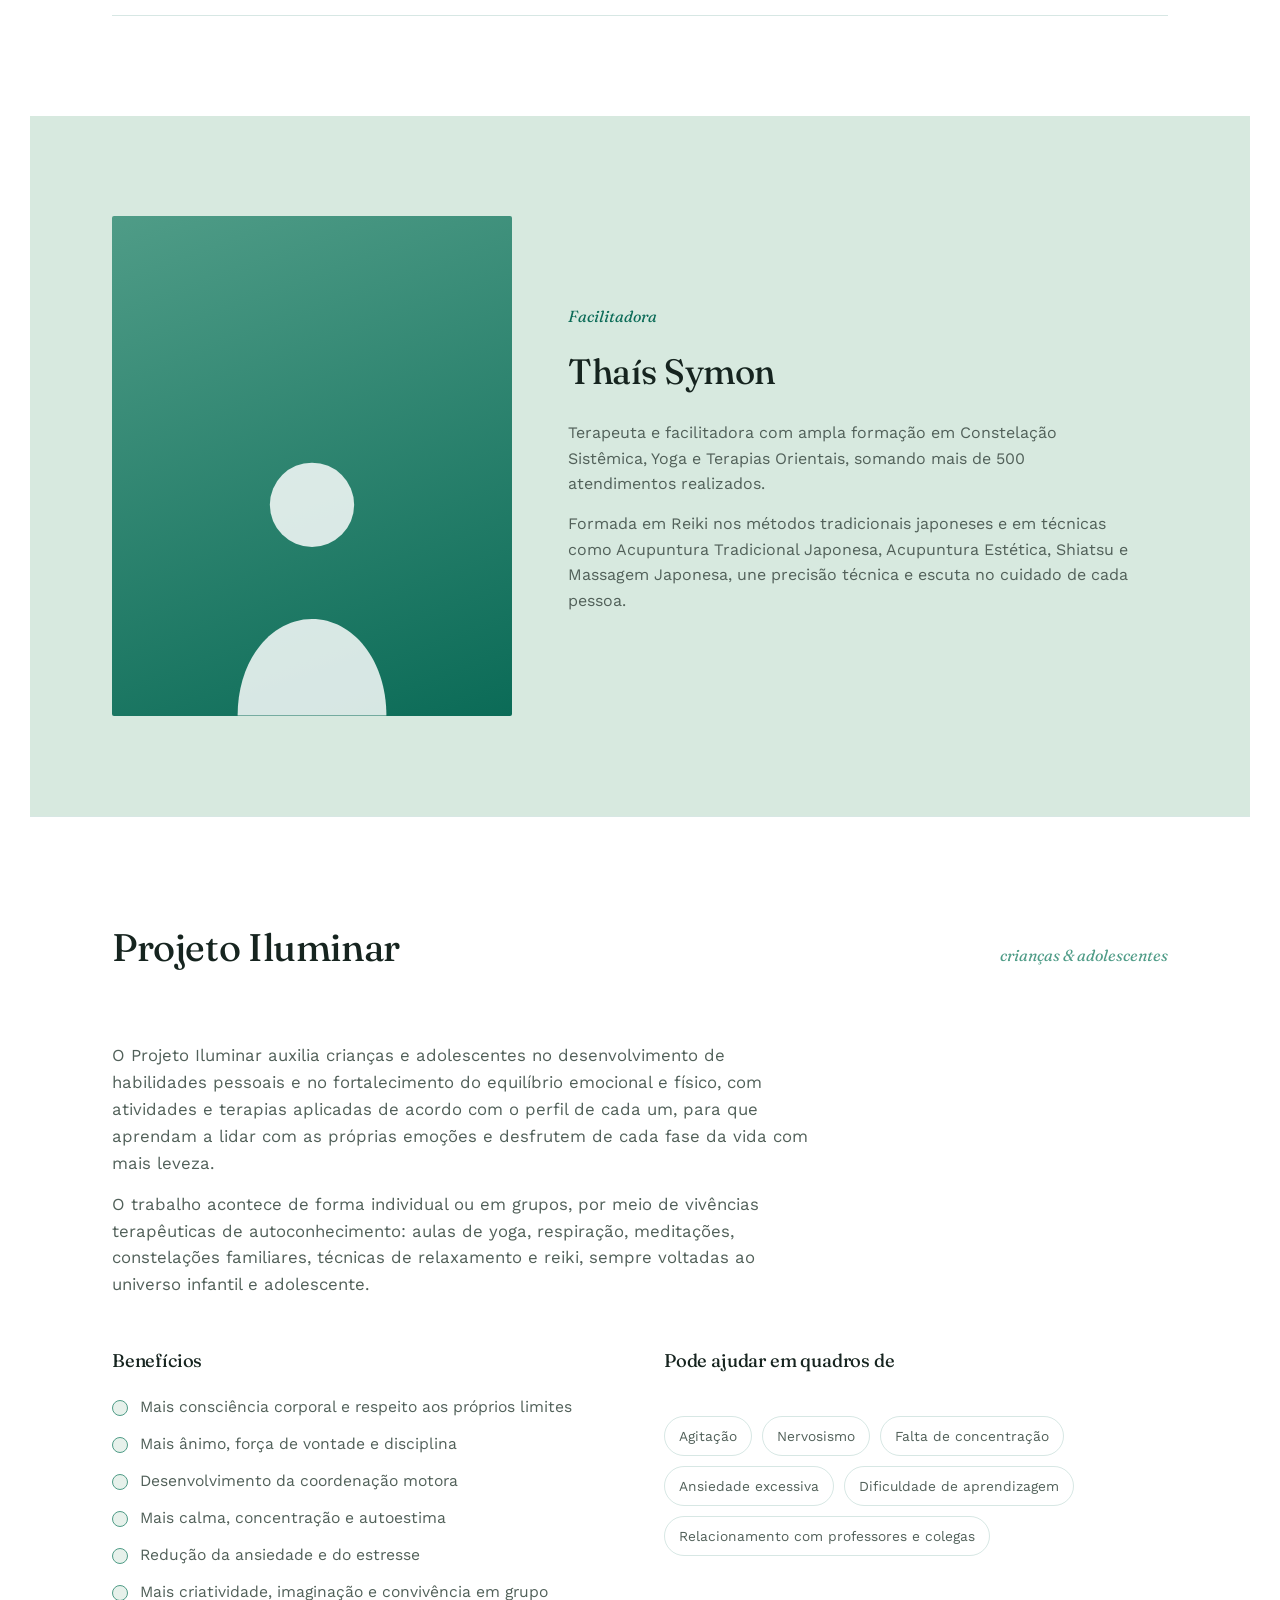
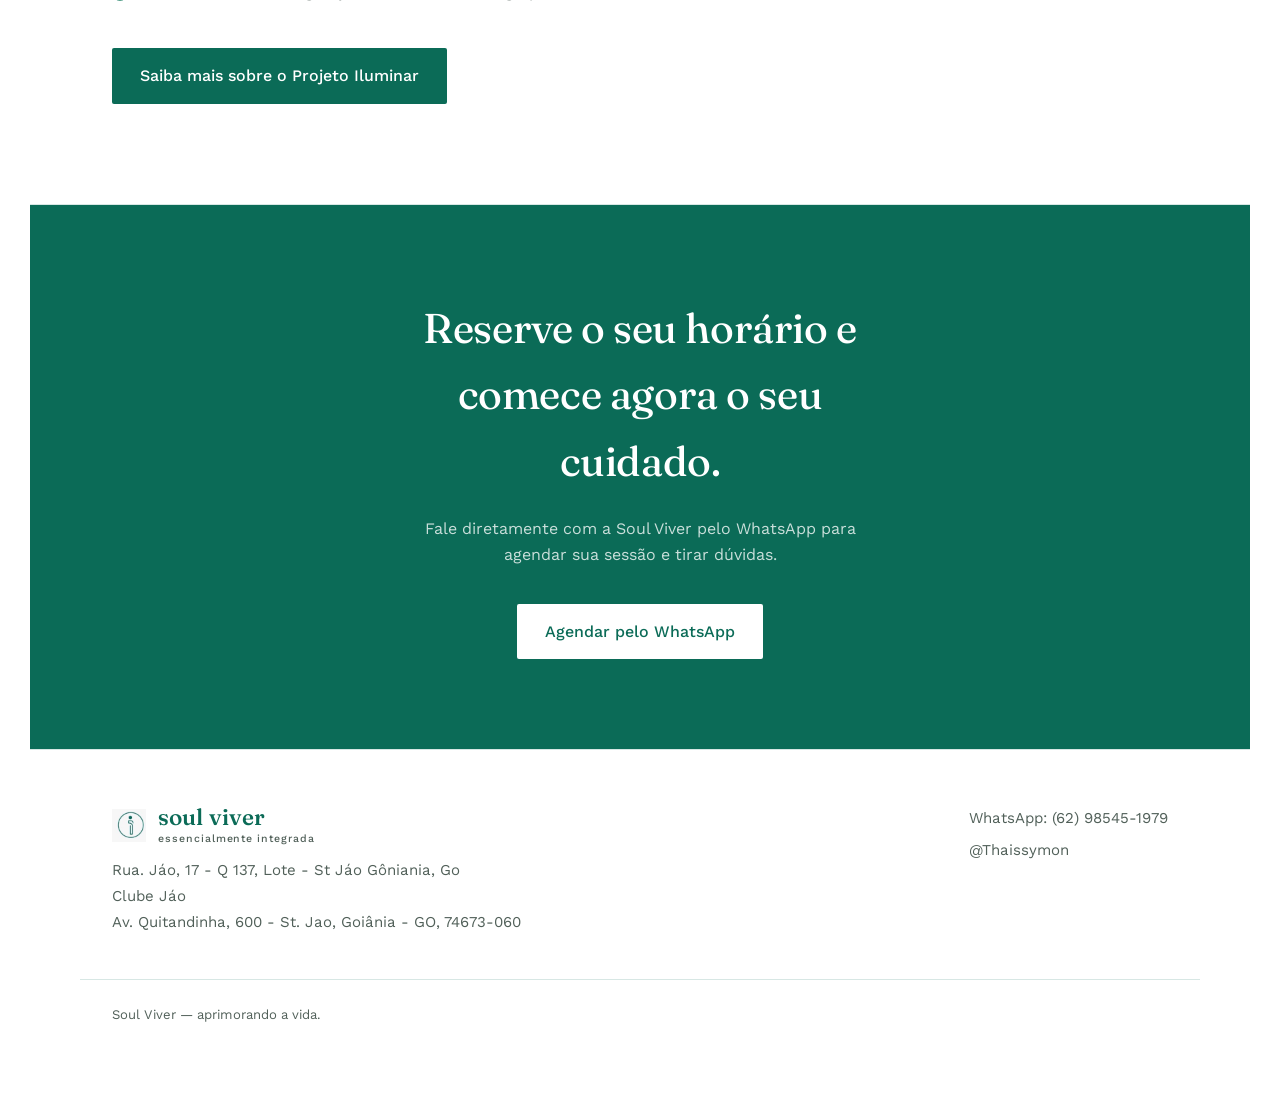
==== commit 18f8ab5d: "Update index.html" ====
--- a/index.html
+++ b/index.html
@@ -6,7 +6,7 @@
 <title>Soul Viver — Terapias Orientais e Acupuntura Estética</title>
 <link rel="preconnect" href="https://fonts.googleapis.com">
 <link rel="preconnect" href="https://fonts.gstatic.com" crossorigin>
-<link href="https://fonts.googleapis.com/css2?family=Fraunces:ital,opsz,wght@0,9..144,300;0,9..144,450;0,9..144,600;1,9..144,450&family=Work+Sans:wght@300;400;500;600&display=swap" rel="stylesheet">
+<link href="https://fonts.googleapis.com/css2?family=Fraunces:ital,opsz,wght@0,9..144,300;0,9..144,450;0,9..144,600;1,0..144,450&family=Work+Sans:wght@300;400;500;600&display=swap" rel="stylesheet">
 <link rel="stylesheet" href="style.css">
 <link rel="icon" href="data:image/svg+xml,%3Csvg xmlns='http://www.w3.org/2000/svg' viewBox='0 0 44 44'%3E%3Crect x='3' y='3' width='38' height='38' rx='9' fill='none' stroke='%230B6B57' stroke-width='2.6'/%3E%3Ccircle cx='22' cy='14.5' r='2.4' fill='%230B6B57'/%3E%3Cpath d='M22 19.5V29c0 2.2 1.8 4 4 4h1' fill='none' stroke='%230B6B57' stroke-width='2.6' stroke-linecap='round' stroke-linejoin='round'/%3E%3C/svg%3E">
 </head>
@@ -14,6 +14,7 @@
 
 <div class="side-band side-left" aria-hidden="true"><span>soul constelação | soul constelação | soul constelação | soul constelação | soul constelação | soul constelação | soul constelação | </span></div>
 <div class="side-band side-right" aria-hidden="true"><span>soul constelação | soul constelação | soul constelação | soul constelação | soul constelação | soul constelação | soul constelação | </span></div>
+
 <div class="bottom-band" aria-hidden="true">
   <span class="bb-text">soul constelação |</span>
   <span class="bb-center">soul viver</span>
@@ -29,7 +30,10 @@
         <span class="wm-tagline">essencialmente integrada</span>
       </span>
     </a>
-    <a class="nav-cta" href="https://wa.me/5562985451979?text=Ol%C3%A1!%20Quero%20agendar%20um%20atendimento%20na%20Soul%20Viver." target="_blank" rel="noopener">Agendar no WhatsApp</a>
+
+    <a class="nav-cta" href="https://wa.me/5562985451979?text=Ol%C3%A1!%20Quero%20agendar%20um%20atendimento%20na%20Soul%20Viver." target="_blank" rel="noopener">
+      Agendar no WhatsApp
+    </a>
   </div>
 </header>
 
@@ -38,18 +42,26 @@
   <section class="hero">
     <div class="hero-copy">
       <div class="eyebrow">Terapias orientais</div>
+
       <h1>Equilíbrio para o corpo, a mente e a alma.</h1>
+
       <p>Acupuntura estética, Reiki e terapias orientais, conduzidos com técnica e presença em Goiânia.</p>
+
       <div class="hero-ctas">
         <a class="btn-primary" href="https://wa.me/5562985451979?text=Ol%C3%A1!%20Quero%20agendar%20um%20atendimento%20na%20Soul%20Viver." target="_blank" rel="noopener">
           Falar no WhatsApp
         </a>
-        <a class="btn-ghost" href="https://www.instagram.com/soulviver/" target="_blank" rel="noopener">Ver no Instagram</a>
-      </div>
-    </div>
+
+        <a class="btn-ghost" href="https://www.instagram.com/soulviver/" target="_blank" rel="noopener">
+          Ver no Instagram
+        </a>
+      </div>
+    </div>
+
     <div class="hero-mark">
       <div class="ring"></div>
       <div class="ring r2"></div>
+
       <div class="disc">
         <img class="figure" src="logo-icon.png" alt="Soul Viver">
       </div>
@@ -58,93 +70,173 @@
 
   <section class="intro reveal">
     <div class="wrap">
-      <p>Um espaço para desacelerar, ouvir o próprio corpo e cuidar dele com técnicas que atravessam gerações — da acupuntura ao toque consciente.</p>
-    </div>
-  </section>
-
+      <p>
+        Um espaço para desacelerar, ouvir o próprio corpo e cuidar dele com técnicas que atravessam gerações — da acupuntura ao toque consciente.
+      </p>
+    </div>
+  </section>
+
+  <!-- TERAPIAS -->
   <section class="services reveal">
     <div class="wrap">
+
       <div class="section-head">
         <h2>Terapias</h2>
         <span class="num">o que oferecemos</span>
       </div>
 
-      <div class="service-row">
-        <div class="service-icon">
-          <svg viewBox="0 0 24 24" fill="none" stroke-width="1.6" stroke-linecap="round" stroke-linejoin="round"><path d="M6 4v16"/><path d="M18 4v16"/><path d="M6 9h12"/><path d="M6 15h12"/></svg>
-        </div>
+      <!-- 1 - SHIATSU -->
+      <div class="service-row">
+        <div class="service-icon">
+          <svg viewBox="0 0 24 24" fill="none" stroke-width="1.6" stroke-linecap="round" stroke-linejoin="round">
+            <path d="M6 4v16"/>
+            <path d="M18 4v16"/>
+            <path d="M6 9h12"/>
+            <path d="M6 15h12"/>
+          </svg>
+        </div>
+
         <h3>Shiatsu</h3>
-        <p>Considerada uma acupuntura sem agulhas, atua sobre os principais pontos e meridianos com a pressão dos dedos, trazendo equilíbrio geral ao organismo e alívio imediato de tensões.</p>
-      </div>
-
-      <div class="service-row">
-        <div class="service-icon">
-          <svg viewBox="0 0 24 24" fill="none" stroke-width="1.6" stroke-linecap="round" stroke-linejoin="round"><circle cx="12" cy="12" r="9"/><path d="M12 7v10"/><path d="M7 12h10"/></svg>
-        </div>
+
+        <p>
+          Considerada uma acupuntura sem agulhas, atua sobre os principais pontos e meridianos com a pressão dos dedos, trazendo equilíbrio geral ao organismo e alívio imediato de tensões.
+        </p>
+      </div>
+
+      <!-- 2 - RELAXANTE SOUL -->
+      <div class="service-row">
+        <div class="service-icon">
+          <svg viewBox="0 0 24 24" fill="none" stroke-width="1.6" stroke-linecap="round" stroke-linejoin="round">
+            <path d="M12 21c-4-3-8-6.5-8-11a5 5 0 0 1 9-3 5 5 0 0 1 9 3c0 4.5-4 8-8 11a1.4 1.4 0 0 1-2 0z"/>
+          </svg>
+        </div>
+
         <h3>Relaxante soul</h3>
       </div>
 
-      <div class="service-row">
-        <div class="service-icon">
-          <svg viewBox="0 0 24 24" fill="none" stroke-width="1.6" stroke-linecap="round" stroke-linejoin="round"><circle cx="12" cy="12" r="9"/><path d="M12 7v10"/><path d="M7 12h10"/></svg>
-        </div>
+      <!-- 3 - PEDRAS QUENTES -->
+      <div class="service-row">
+        <div class="service-icon">
+          <svg viewBox="0 0 24 24" fill="none" stroke-width="1.6" stroke-linecap="round" stroke-linejoin="round">
+            <circle cx="12" cy="12" r="9"/>
+            <path d="M12 7v10"/>
+            <path d="M7 12h10"/>
+          </svg>
+        </div>
+
         <h3>Pedras quentes</h3>
       </div>
 
-      <div class="service-row">
-        <div class="service-icon">
-          <svg viewBox="0 0 24 24" fill="none" stroke-width="1.6" stroke-linecap="round" stroke-linejoin="round"><circle cx="12" cy="12" r="9"/><path d="M12 7v10"/><path d="M7 12h10"/></svg>
-        </div>
+      <!-- 4 - FACIAL JAPONESA -->
+      <div class="service-row">
+        <div class="service-icon">
+          <svg viewBox="0 0 24 24" fill="none" stroke-width="1.6" stroke-linecap="round" stroke-linejoin="round">
+            <path d="M12 2v6"/>
+            <path d="M12 22v-6"/>
+            <path d="M4.9 4.9l4.2 4.2"/>
+            <path d="M14.9 14.9l4.2 4.2"/>
+            <path d="M2 12h6"/>
+            <path d="M22 12h-6"/>
+          </svg>
+        </div>
+
         <h3>Facial Japonesa</h3>
       </div>
 
-      <div class="service-row">
-        <div class="service-icon">
-          <svg viewBox="0 0 24 24" fill="none" stroke-width="1.6" stroke-linecap="round" stroke-linejoin="round"><circle cx="12" cy="12" r="9"/><path d="M12 7v10"/><path d="M7 12h10"/></svg>
-        </div>
+      <!-- 5 - TERAPIAS INDIANAS -->
+      <div class="service-row">
+        <div class="service-icon">
+          <svg viewBox="0 0 24 24" fill="none" stroke-width="1.6" stroke-linecap="round" stroke-linejoin="round">
+            <circle cx="12" cy="12" r="9"/>
+            <path d="M12 7v10"/>
+            <path d="M7 12h10"/>
+          </svg>
+        </div>
+
         <h3>Terapias indianas</h3>
       </div>
 
-      <div class="service-row">
-        <div class="service-icon">
-          <svg viewBox="0 0 24 24" fill="none" stroke-width="1.6" stroke-linecap="round" stroke-linejoin="round"><path d="M12 2v6"/><path d="M12 22v-6"/><path d="M4.9 4.9l4.2 4.2"/><path d="M14.9 14.9l4.2 4.2"/><path d="M2 12h6"/><path d="M22 12h-6"/><path d="M4.9 19.1l4.2-4.2"/><path d="M14.9 9.1l4.2-4.2"/></svg>
-        </div>
+      <!-- 6 - ACUPUNTURA ESTÉTICA -->
+      <div class="service-row">
+        <div class="service-icon">
+          <svg viewBox="0 0 24 24" fill="none" stroke-width="1.6" stroke-linecap="round" stroke-linejoin="round">
+            <path d="M12 2v6"/>
+            <path d="M12 22v-6"/>
+            <path d="M4.9 4.9l4.2 4.2"/>
+            <path d="M14.9 14.9l4.2 4.2"/>
+            <path d="M2 12h6"/>
+            <path d="M22 12h-6"/>
+            <path d="M4.9 19.1l4.2-4.2"/>
+            <path d="M14.9 9.1l4.2-4.2"/>
+          </svg>
+        </div>
+
         <h3>Acupuntura estética</h3>
-        <p>Estímulo natural da pele e da microcirculação através de agulhas finíssimas, aplicadas com a precisão da tradição japonesa. Uma via suave para viço, firmeza e vitalidade da pele.</p>
-      </div>
-
-      <div class="service-row">
-        <div class="service-icon">
-          <svg viewBox="0 0 24 24" fill="none" stroke-width="1.6" stroke-linecap="round" stroke-linejoin="round"><circle cx="12" cy="12" r="9"/><path d="M12 7v10"/><path d="M7 12h10"/></svg>
-        </div>
+
+        <p>
+          Estímulo natural da pele e da microcirculação através de agulhas finíssimas, aplicadas com a precisão da tradição japonesa. Uma via suave para viço, firmeza e vitalidade da pele.
+        </p>
+      </div>
+
+      <!-- 7 - VENTOSATERAPIA -->
+      <div class="service-row">
+        <div class="service-icon">
+          <svg viewBox="0 0 24 24" fill="none" stroke-width="1.6" stroke-linecap="round" stroke-linejoin="round">
+            <circle cx="7" cy="7" r="2.4"/>
+            <circle cx="17" cy="7" r="2.4"/>
+            <circle cx="12" cy="17" r="2.4"/>
+            <path d="M8.7 8.7L11 15"/>
+            <path d="M15.3 8.7L13 15"/>
+          </svg>
+        </div>
+
         <h3>Ventosaterapia</h3>
       </div>
 
-      <div class="service-row">
-        <div class="service-icon">
-          <svg viewBox="0 0 24 24" fill="none" stroke-width="1.6" stroke-linecap="round" stroke-linejoin="round"><circle cx="12" cy="12" r="9"/><path d="M12 7v10"/><path d="M7 12h10"/></svg>
-        </div>
-        <h3>Moxaterapia — Japonesas</h3>
-      </div>
-
-      <div class="service-row">
-        <div class="service-icon">
-          <svg viewBox="0 0 24 24" fill="none" stroke-width="1.6" stroke-linecap="round" stroke-linejoin="round"><circle cx="12" cy="12" r="9"/><path d="M12 7v10"/><path d="M7 12h10"/></svg>
-        </div>
+      <!-- 8 - MOXATERAPIA -->
+      <div class="service-row">
+        <div class="service-icon">
+          <svg viewBox="0 0 24 24" fill="none" stroke-width="1.6" stroke-linecap="round" stroke-linejoin="round">
+            <path d="M6 4v16"/>
+            <path d="M18 4v16"/>
+            <path d="M6 9h12"/>
+            <path d="M6 15h12"/>
+          </svg>
+        </div>
+
+        <h3>Moxaterapia - Japonesas</h3>
+      </div>
+
+      <!-- 9 - CRANIOPUNTURA -->
+      <div class="service-row">
+        <div class="service-icon">
+          <svg viewBox="0 0 24 24" fill="none" stroke-width="1.6" stroke-linecap="round" stroke-linejoin="round">
+            <circle cx="12" cy="7" r="3.2"/>
+            <path d="M5.5 21c0-4.1 2.9-7 6.5-7s6.5 2.9 6.5 7"/>
+          </svg>
+        </div>
+
         <h3>Craniopuntura</h3>
       </div>
 
-      <div class="service-row">
-        <div class="service-icon">
-          <svg viewBox="0 0 24 24" fill="none" stroke-width="1.6" stroke-linecap="round" stroke-linejoin="round"><circle cx="12" cy="12" r="9"/><path d="M12 7v10"/><path d="M7 12h10"/></svg>
-        </div>
+      <!-- 10 - MASSOTERAPIA ORIENTAL -->
+      <div class="service-row">
+        <div class="service-icon">
+          <svg viewBox="0 0 24 24" fill="none" stroke-width="1.6" stroke-linecap="round" stroke-linejoin="round">
+            <path d="M12 21c-4-3-8-6.5-8-11a5 5 0 0 1 9-3 5 5 0 0 1 9 3c0 4.5-4 8-8 11a1.4 1.4 0 0 1-2 0z"/>
+          </svg>
+        </div>
+
         <h3>Massoterapia Oriental</h3>
       </div>
 
     </div>
   </section>
+
+  <!-- CRIANÇAS E ADOLESCENTES -->
   <section class="services reveal" id="criancas-adolescentes">
     <div class="wrap">
+
       <div class="section-head">
         <h2>Crianças e adolescentes</h2>
         <span class="num">cuidado especializado</span>
@@ -152,46 +244,72 @@
 
       <div class="service-row">
         <div class="service-icon">
-          <svg viewBox="0 0 24 24" fill="none" stroke-width="1.6" stroke-linecap="round" stroke-linejoin="round"><circle cx="12" cy="7" r="3.2"/><path d="M5.5 21c0-4.1 2.9-7 6.5-7s6.5 2.9 6.5 7"/></svg>
-        </div>
+          <svg viewBox="0 0 24 24" fill="none" stroke-width="1.6" stroke-linecap="round" stroke-linejoin="round">
+            <circle cx="12" cy="7" r="3.2"/>
+            <path d="M5.5 21c0-4.1 2.9-7 6.5-7s6.5 2.9 6.5 7"/>
+          </svg>
+        </div>
+
         <h3>Massagem Kids e Teen</h3>
-        <p>Toques leves e adaptados para crianças e adolescentes, que ajudam a aliviar tensões do dia a dia e favorecem o sono, a concentração e o bem-estar emocional.</p>
-      </div>
-
-    </div>
-  </section>
-
-
+
+        <p>
+          Toques leves e adaptados para crianças e adolescentes, que ajudam a aliviar tensões do dia a dia e favorecem o sono, a concentração e o bem-estar emocional.
+        </p>
+      </div>
+
+    </div>
+  </section>
+
+  <!-- SOBRE -->
   <section class="about reveal">
     <div class="wrap">
+
       <div class="about-portrait">
         <svg viewBox="0 0 200 240" fill="none" xmlns="http://www.w3.org/2000/svg">
           <circle cx="100" cy="70" r="34" fill="rgba(255,255,255,0.9)"/>
           <path d="M40 240c0-45 27-78 60-78s60 33 60 78z" fill="rgba(255,255,255,0.9)"/>
         </svg>
       </div>
+
       <div class="about-copy">
         <div class="eyebrow">Facilitadora</div>
+
         <h2>Thaís Symon</h2>
-        <p>Terapeuta e facilitadora com ampla formação em Constelação Sistêmica, Yoga e Terapias Orientais, somando mais de 500 atendimentos realizados.</p>
-        <p>Formada em Reiki nos métodos tradicionais japoneses e em técnicas como Acupuntura Tradicional Japonesa, Acupuntura Estética, Shiatsu e Massagem Japonesa, une precisão técnica e escuta no cuidado de cada pessoa.</p>
-      </div>
-    </div>
-  </section>
-
-  <section class="iluminar reveal" id="iluminar" aria-label="Projeto para crianças e adolescentes">
+
+        <p>
+          Terapeuta e facilitadora com ampla formação em Constelação Sistêmica, Yoga e Terapias Orientais, somando mais de 500 atendimentos realizados.
+        </p>
+
+        <p>
+          Formada em Reiki nos métodos tradicionais japoneses e em técnicas como Acupuntura Tradicional Japonesa, Acupuntura Estética, Shiatsu e Massagem Japonesa, une precisão técnica e escuta no cuidado de cada pessoa.
+        </p>
+      </div>
+
+    </div>
+  </section>
+
+  <!-- PROJETO ILUMINAR -->
+  <section class="iluminar reveal" id="iluminar">
     <div class="wrap">
+
       <div class="section-head">
         <h2>Projeto Iluminar</h2>
         <span class="num">crianças &amp; adolescentes</span>
       </div>
 
-      <p class="iluminar-intro">O Projeto Iluminar auxilia crianças e adolescentes no desenvolvimento de habilidades pessoais e no fortalecimento do equilíbrio emocional e físico, com atividades e terapias aplicadas de acordo com o perfil de cada um, para que aprendam a lidar com as próprias emoções e desfrutem de cada fase da vida com mais leveza.</p>
-      <p class="iluminar-intro">O trabalho acontece de forma individual ou em grupos, por meio de vivências terapêuticas de autoconhecimento: aulas de yoga, respiração, meditações, constelações familiares, técnicas de relaxamento e reiki, sempre voltadas ao universo infantil e adolescente.</p>
+      <p class="iluminar-intro">
+        O Projeto Iluminar auxilia crianças e adolescentes no desenvolvimento de habilidades pessoais e no fortalecimento do equilíbrio emocional e físico, com atividades e terapias aplicadas de acordo com o perfil de cada um, para que aprendam a lidar com as próprias emoções e desfrutem de cada fase da vida com mais leveza.
+      </p>
+
+      <p class="iluminar-intro">
+        O trabalho acontece de forma individual ou em grupos, por meio de vivências terapêuticas de autoconhecimento: aulas de yoga, respiração, meditações, constelações familiares, técnicas de relaxamento e reiki, sempre voltadas ao universo infantil e adolescente.
+      </p>
 
       <div class="iluminar-grid">
+
         <div>
           <h3 class="iluminar-sub">Benefícios</h3>
+
           <ul class="check-list">
             <li>Mais consciência corporal e respeito aos próprios limites</li>
             <li>Mais ânimo, força de vontade e disciplina</li>
@@ -201,8 +319,10 @@
             <li>Mais criatividade, imaginação e convivência em grupo</li>
           </ul>
         </div>
+
         <div>
           <h3 class="iluminar-sub">Pode ajudar em quadros de</h3>
+
           <div class="tag-list">
             <span>Agitação</span>
             <span>Nervosismo</span>
@@ -212,15 +332,24 @@
             <span>Relacionamento com professores e colegas</span>
           </div>
         </div>
-      </div>
-
-      <a class="btn-primary" href="https://wa.me/5562985451979?text=Ol%C3%A1!%20Quero%20saber%20mais%20sobre%20o%20Projeto%20Iluminar." target="_blank" rel="noopener">Saiba mais sobre o Projeto Iluminar</a>
-    </div>
-  </section>
-
+
+      </div>
+
+      <a class="btn-primary" href="https://wa.me/5562985451979?text=Ol%C3%A1!%20Quero%20saber%20mais%20sobre%20o%20Projeto%20Iluminar." target="_blank" rel="noopener">
+        Saiba mais sobre o Projeto Iluminar
+      </a>
+
+    </div>
+  </section>
+
+  <!-- CTA -->
   <section class="cta-band reveal">
     <h2>Reserve o seu horário e comece agora o seu cuidado.</h2>
-    <p>Fale diretamente com a Soul Viver pelo WhatsApp para agendar sua sessão e tirar dúvidas.</p>
+
+    <p>
+      Fale diretamente com a Soul Viver pelo WhatsApp para agendar sua sessão e tirar dúvidas.
+    </p>
+
     <a class="btn-primary" href="https://wa.me/5562985451979?text=Ol%C3%A1!%20Quero%20agendar%20um%20atendimento%20na%20Soul%20Viver." target="_blank" rel="noopener">
       Agendar pelo WhatsApp
     </a>
@@ -230,28 +359,38 @@
 
 <footer>
   <div class="wrap footer-inner">
+
     <div>
       <a class="wordmark" href="#top">
         <img class="mark-icon" src="logo-icon.png" alt="Soul Viver">
+
         <span class="wordmark-text">
           <span class="wm-title">soul viver</span>
           <span class="wm-tagline">essencialmente integrada</span>
         </span>
       </a>
+
       <address>
         <a href="https://maps.app.goo.gl/MHGegzASaChtKzFJA" target="_blank" rel="noopener">
-          Rua. Jáo, 17 - Q 137, Lote - St Jáo Gôniania, Go <br> 
+          Rua. Jáo, 17 - Q 137, Lote - St Jáo Gôniania, Go <br>
           Clube Jáo <br>
           Av. Quitandinha, 600 - St. Jao, Goiânia - GO, 74673-060
-          
         </a>
       </address>
     </div>
+
     <div class="footer-links">
-      <a href="https://wa.me/5562985451979" target="_blank" rel="noopener">WhatsApp: (62) 98545-1979</a>
-      <a href="https://www.instagram.com/soulviver/" target="_blank" rel="noopener">@Thaissymon</a>
-    </div>
+      <a href="https://wa.me/5562985451979" target="_blank" rel="noopener">
+        WhatsApp: (62) 98545-1979
+      </a>
+
+      <a href="https://www.instagram.com/soulviver/" target="_blank" rel="noopener">
+        @Thaissymon
+      </a>
+    </div>
+
   </div>
+
   <div class="wrap footer-bottom">
     Soul Viver — aprimorando a vida.
   </div>
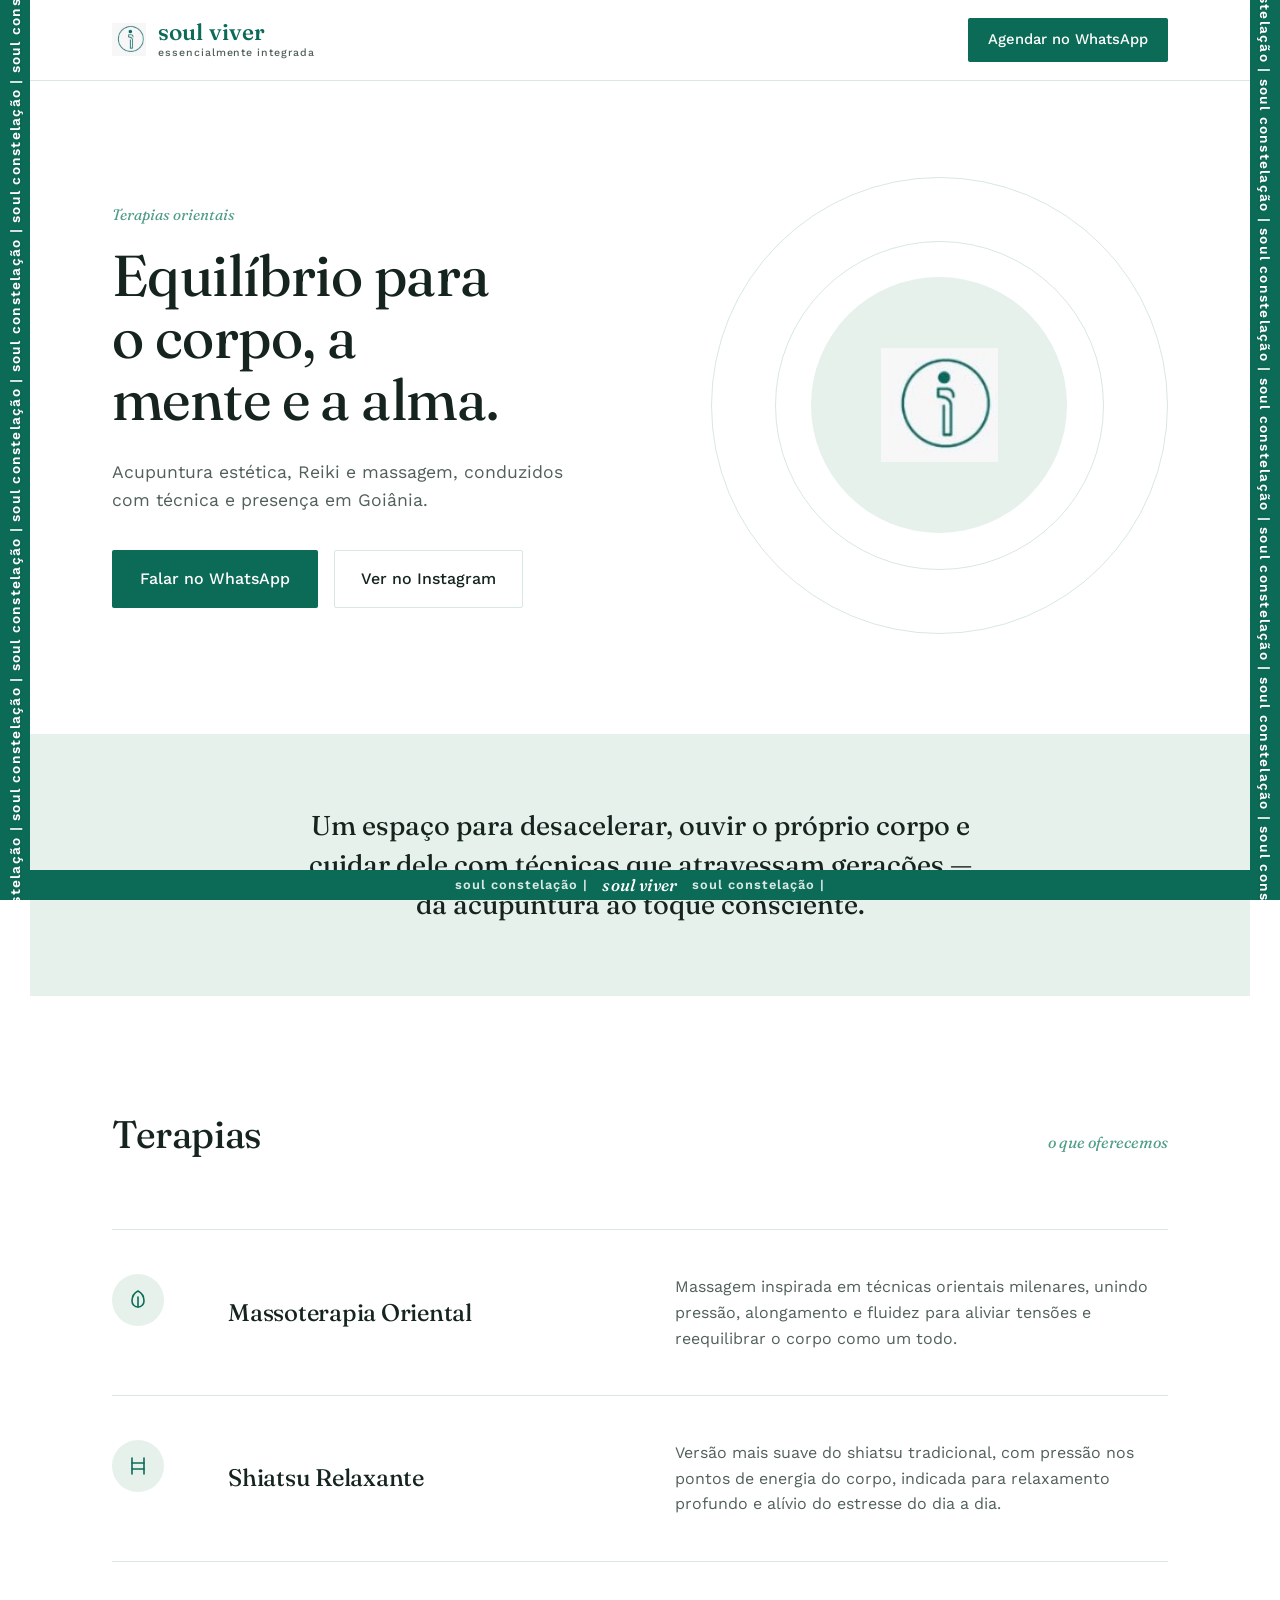
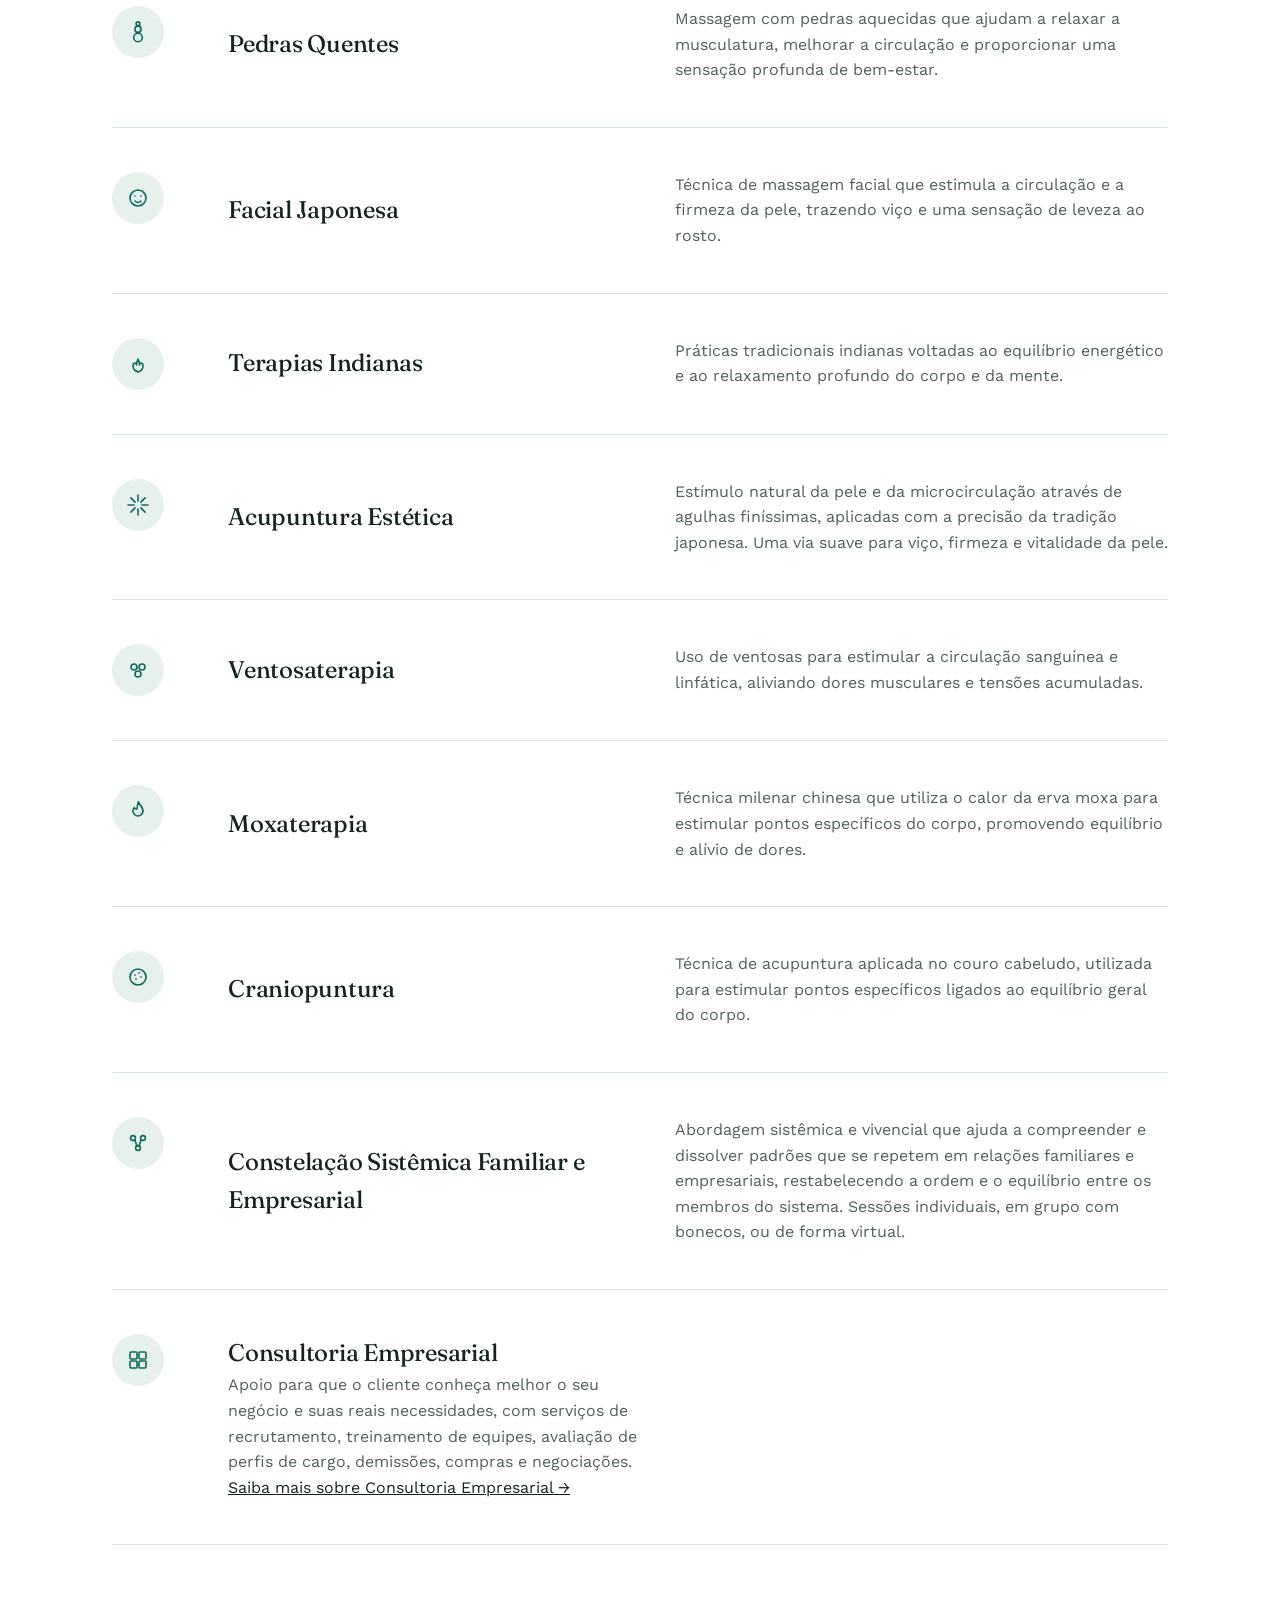
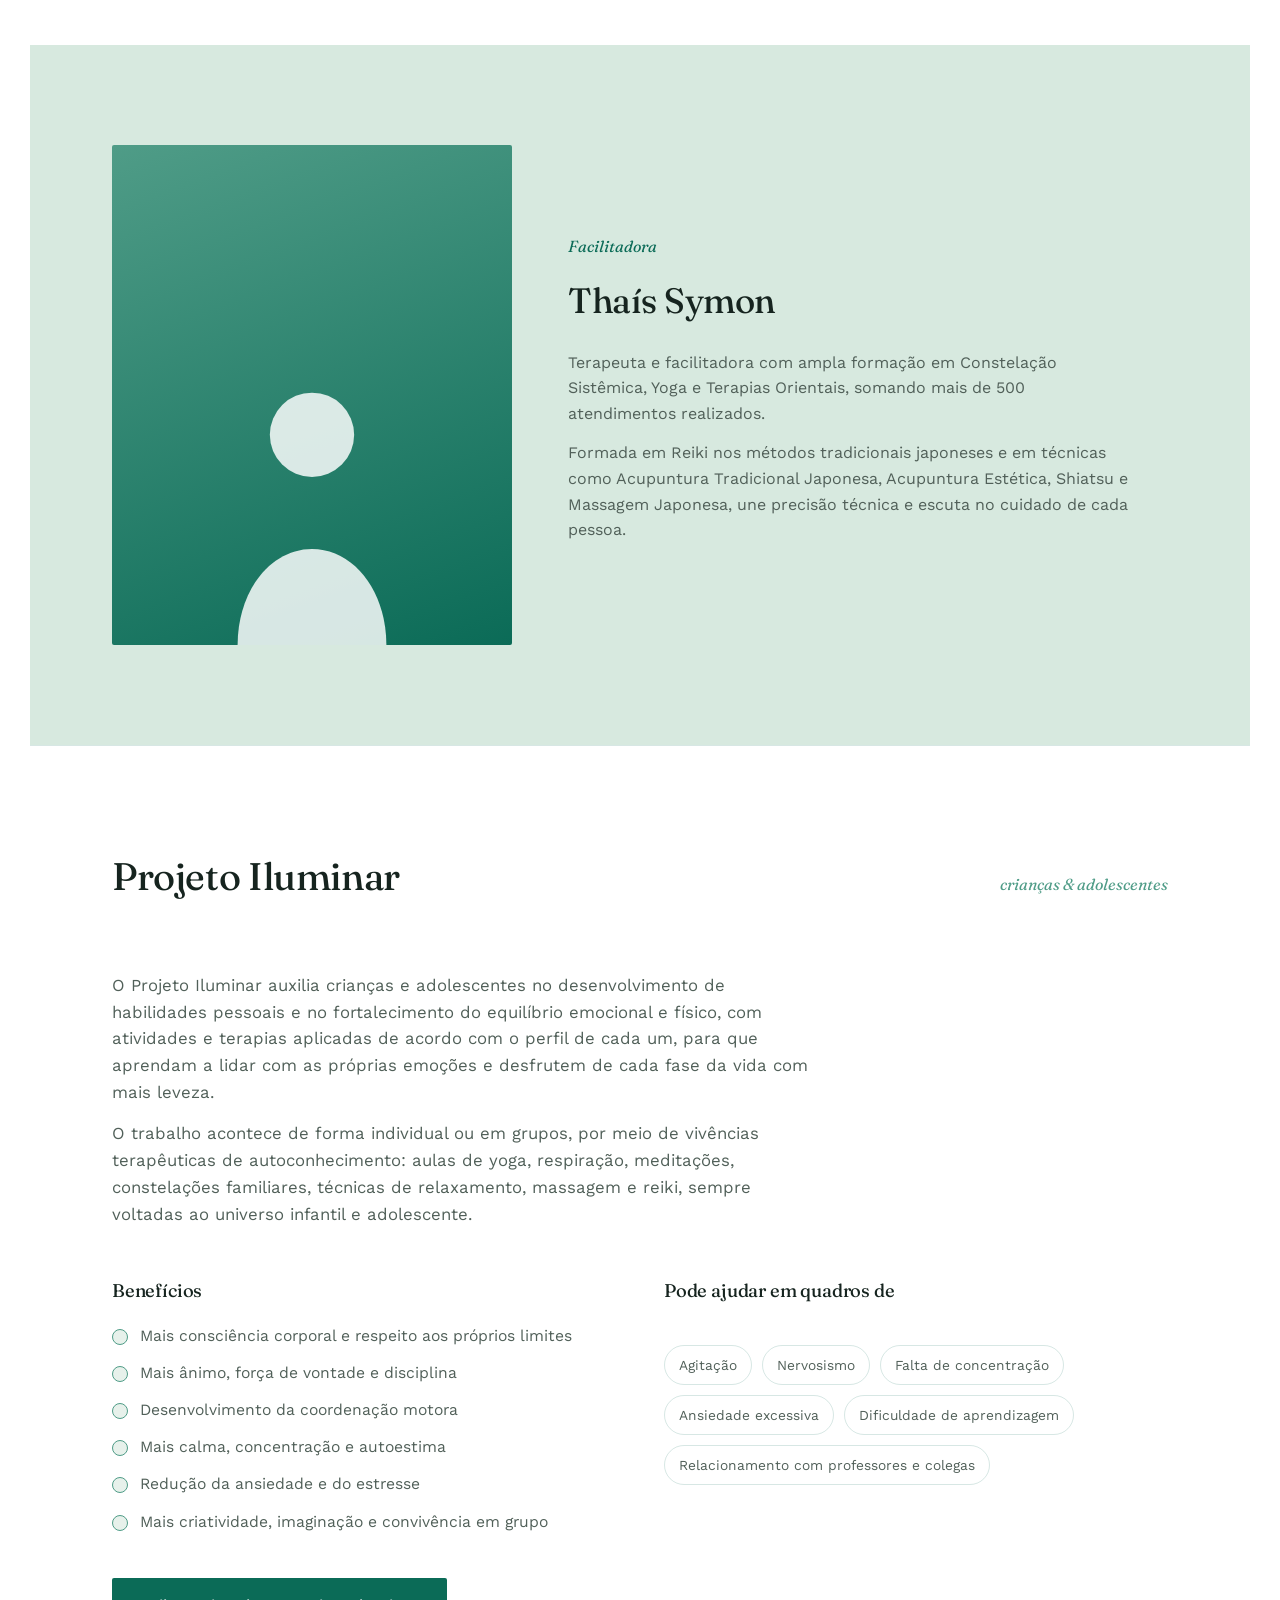
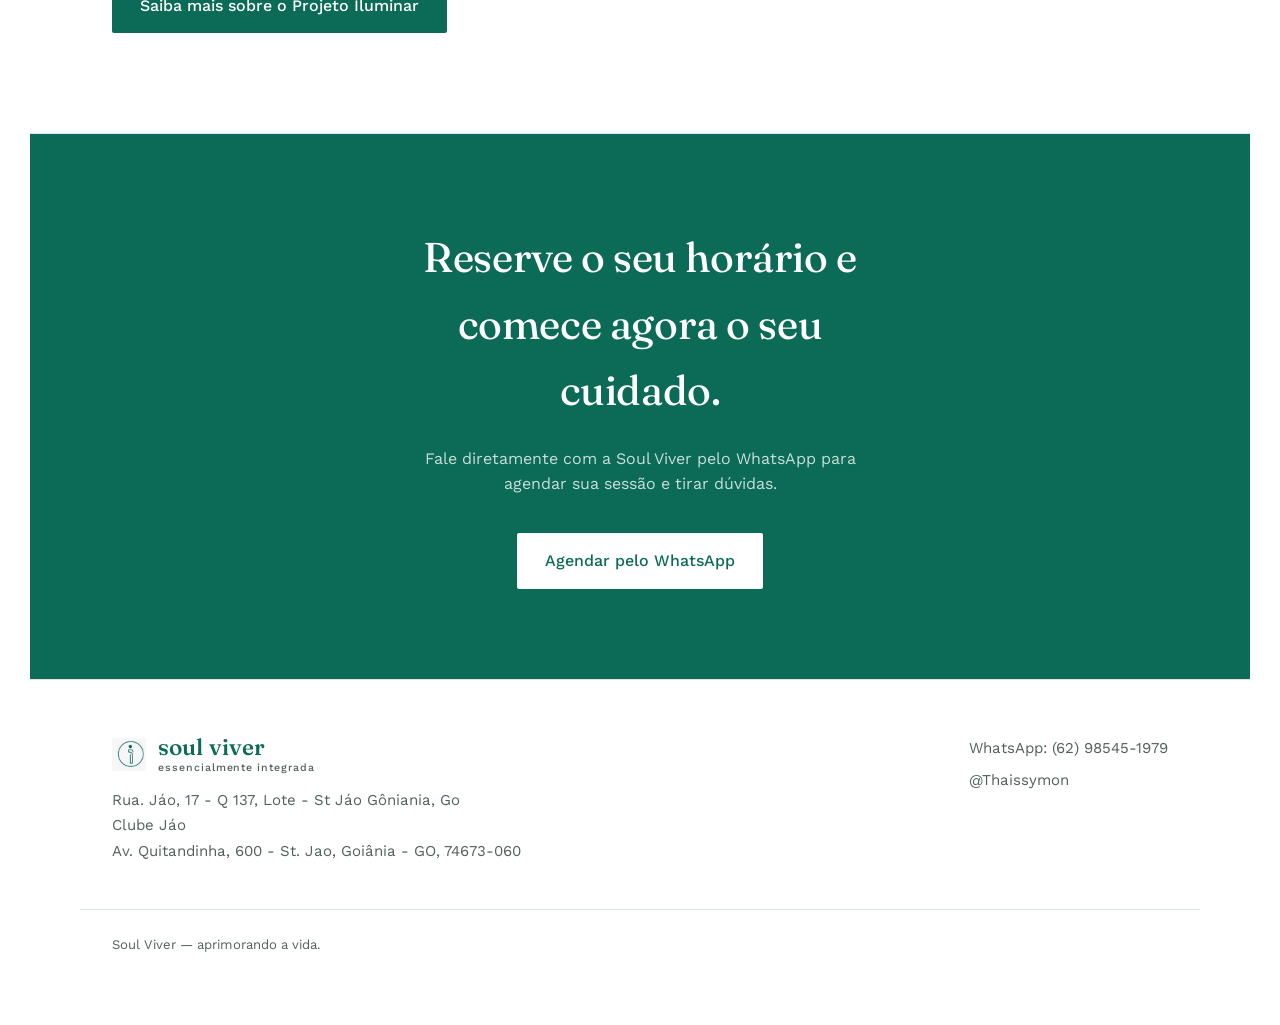
==== commit 65878785: "Update index.html" ====
--- a/index.html
+++ b/index.html
@@ -6,7 +6,7 @@
 <title>Soul Viver — Terapias Orientais e Acupuntura Estética</title>
 <link rel="preconnect" href="https://fonts.googleapis.com">
 <link rel="preconnect" href="https://fonts.gstatic.com" crossorigin>
-<link href="https://fonts.googleapis.com/css2?family=Fraunces:ital,opsz,wght@0,9..144,300;0,9..144,450;0,9..144,600;1,0..144,450&family=Work+Sans:wght@300;400;500;600&display=swap" rel="stylesheet">
+<link href="https://fonts.googleapis.com/css2?family=Fraunces:ital,opsz,wght@0,9..144,300;0,9..144,450;0,9..144,600;1,9..144,450&family=Work+Sans:wght@300;400;500;600&display=swap" rel="stylesheet">
 <link rel="stylesheet" href="style.css">
 <link rel="icon" href="data:image/svg+xml,%3Csvg xmlns='http://www.w3.org/2000/svg' viewBox='0 0 44 44'%3E%3Crect x='3' y='3' width='38' height='38' rx='9' fill='none' stroke='%230B6B57' stroke-width='2.6'/%3E%3Ccircle cx='22' cy='14.5' r='2.4' fill='%230B6B57'/%3E%3Cpath d='M22 19.5V29c0 2.2 1.8 4 4 4h1' fill='none' stroke='%230B6B57' stroke-width='2.6' stroke-linecap='round' stroke-linejoin='round'/%3E%3C/svg%3E">
 </head>
@@ -14,7 +14,6 @@
 
 <div class="side-band side-left" aria-hidden="true"><span>soul constelação | soul constelação | soul constelação | soul constelação | soul constelação | soul constelação | soul constelação | </span></div>
 <div class="side-band side-right" aria-hidden="true"><span>soul constelação | soul constelação | soul constelação | soul constelação | soul constelação | soul constelação | soul constelação | </span></div>
-
 <div class="bottom-band" aria-hidden="true">
   <span class="bb-text">soul constelação |</span>
   <span class="bb-center">soul viver</span>
@@ -30,10 +29,7 @@
         <span class="wm-tagline">essencialmente integrada</span>
       </span>
     </a>
-
-    <a class="nav-cta" href="https://wa.me/5562985451979?text=Ol%C3%A1!%20Quero%20agendar%20um%20atendimento%20na%20Soul%20Viver." target="_blank" rel="noopener">
-      Agendar no WhatsApp
-    </a>
+    <a class="nav-cta" href="https://wa.me/5562985451979?text=Ol%C3%A1!%20Quero%20agendar%20um%20atendimento%20na%20Soul%20Viver." target="_blank" rel="noopener">Agendar no WhatsApp</a>
   </div>
 </header>
 
@@ -42,26 +38,18 @@
   <section class="hero">
     <div class="hero-copy">
       <div class="eyebrow">Terapias orientais</div>
-
       <h1>Equilíbrio para o corpo, a mente e a alma.</h1>
-
-      <p>Acupuntura estética, Reiki e terapias orientais, conduzidos com técnica e presença em Goiânia.</p>
-
+      <p>Acupuntura estética, Reiki e massagem, conduzidos com técnica e presença em Goiânia.</p>
       <div class="hero-ctas">
         <a class="btn-primary" href="https://wa.me/5562985451979?text=Ol%C3%A1!%20Quero%20agendar%20um%20atendimento%20na%20Soul%20Viver." target="_blank" rel="noopener">
           Falar no WhatsApp
         </a>
-
-        <a class="btn-ghost" href="https://www.instagram.com/soulviver/" target="_blank" rel="noopener">
-          Ver no Instagram
-        </a>
-      </div>
-    </div>
-
+        <a class="btn-ghost" href="https://www.instagram.com/soulviver/" target="_blank" rel="noopener">Ver no Instagram</a>
+      </div>
+    </div>
     <div class="hero-mark">
       <div class="ring"></div>
       <div class="ring r2"></div>
-
       <div class="disc">
         <img class="figure" src="logo-icon.png" alt="Soul Viver">
       </div>
@@ -70,246 +58,141 @@
 
   <section class="intro reveal">
     <div class="wrap">
-      <p>
-        Um espaço para desacelerar, ouvir o próprio corpo e cuidar dele com técnicas que atravessam gerações — da acupuntura ao toque consciente.
-      </p>
-    </div>
-  </section>
-
-  <!-- TERAPIAS -->
+      <p>Um espaço para desacelerar, ouvir o próprio corpo e cuidar dele com técnicas que atravessam gerações — da acupuntura ao toque consciente.</p>
+    </div>
+  </section>
+
   <section class="services reveal">
     <div class="wrap">
-
       <div class="section-head">
         <h2>Terapias</h2>
         <span class="num">o que oferecemos</span>
       </div>
 
-      <!-- 1 - SHIATSU -->
-      <div class="service-row">
-        <div class="service-icon">
-          <svg viewBox="0 0 24 24" fill="none" stroke-width="1.6" stroke-linecap="round" stroke-linejoin="round">
-            <path d="M6 4v16"/>
-            <path d="M18 4v16"/>
-            <path d="M6 9h12"/>
-            <path d="M6 15h12"/>
-          </svg>
-        </div>
-
-        <h3>Shiatsu</h3>
-
-        <p>
-          Considerada uma acupuntura sem agulhas, atua sobre os principais pontos e meridianos com a pressão dos dedos, trazendo equilíbrio geral ao organismo e alívio imediato de tensões.
-        </p>
-      </div>
-
-      <!-- 2 - RELAXANTE SOUL -->
-      <div class="service-row">
-        <div class="service-icon">
-          <svg viewBox="0 0 24 24" fill="none" stroke-width="1.6" stroke-linecap="round" stroke-linejoin="round">
-            <path d="M12 21c-4-3-8-6.5-8-11a5 5 0 0 1 9-3 5 5 0 0 1 9 3c0 4.5-4 8-8 11a1.4 1.4 0 0 1-2 0z"/>
-          </svg>
-        </div>
-
-        <h3>Relaxante soul</h3>
-      </div>
-
-      <!-- 3 - PEDRAS QUENTES -->
-      <div class="service-row">
-        <div class="service-icon">
-          <svg viewBox="0 0 24 24" fill="none" stroke-width="1.6" stroke-linecap="round" stroke-linejoin="round">
-            <circle cx="12" cy="12" r="9"/>
-            <path d="M12 7v10"/>
-            <path d="M7 12h10"/>
-          </svg>
-        </div>
-
-        <h3>Pedras quentes</h3>
-      </div>
-
-      <!-- 4 - FACIAL JAPONESA -->
-      <div class="service-row">
-        <div class="service-icon">
-          <svg viewBox="0 0 24 24" fill="none" stroke-width="1.6" stroke-linecap="round" stroke-linejoin="round">
-            <path d="M12 2v6"/>
-            <path d="M12 22v-6"/>
-            <path d="M4.9 4.9l4.2 4.2"/>
-            <path d="M14.9 14.9l4.2 4.2"/>
-            <path d="M2 12h6"/>
-            <path d="M22 12h-6"/>
-          </svg>
-        </div>
-
+      <div class="service-row">
+        <div class="service-icon">
+          <svg viewBox="0 0 24 24" fill="none" stroke-width="1.6" stroke-linecap="round" stroke-linejoin="round"><path d="M12 3c4 2 6 6 6 10a6 6 0 0 1-12 0c0-4 2-8 6-10z"/><path d="M12 9v10"/></svg>
+        </div>
+        <h3>Massoterapia Oriental</h3>
+        <p>Massagem inspirada em técnicas orientais milenares, unindo pressão, alongamento e fluidez para aliviar tensões e reequilibrar o corpo como um todo.</p>
+      </div>
+
+      <div class="service-row">
+        <div class="service-icon">
+          <svg viewBox="0 0 24 24" fill="none" stroke-width="1.6" stroke-linecap="round" stroke-linejoin="round"><path d="M6 4v16"/><path d="M18 4v16"/><path d="M6 9h12"/><path d="M6 15h12"/></svg>
+        </div>
+        <h3>Shiatsu Relaxante</h3>
+        <p>Versão mais suave do shiatsu tradicional, com pressão nos pontos de energia do corpo, indicada para relaxamento profundo e alívio do estresse do dia a dia.</p>
+      </div>
+
+      <div class="service-row">
+        <div class="service-icon">
+          <svg viewBox="0 0 24 24" fill="none" stroke-width="1.6" stroke-linecap="round" stroke-linejoin="round"><circle cx="12" cy="17.5" r="4.3"/><circle cx="12" cy="9.2" r="3.1"/><circle cx="12" cy="3.8" r="1.9"/></svg>
+        </div>
+        <h3>Pedras Quentes</h3>
+        <p>Massagem com pedras aquecidas que ajudam a relaxar a musculatura, melhorar a circulação e proporcionar uma sensação profunda de bem-estar.</p>
+      </div>
+
+      <div class="service-row">
+        <div class="service-icon">
+          <svg viewBox="0 0 24 24" fill="none" stroke-width="1.6" stroke-linecap="round" stroke-linejoin="round"><circle cx="12" cy="12" r="8"/><path d="M9 10h.01"/><path d="M15 10h.01"/><path d="M9 15c1 1 2 1.5 3 1.5s2-.5 3-1.5"/></svg>
+        </div>
         <h3>Facial Japonesa</h3>
-      </div>
-
-      <!-- 5 - TERAPIAS INDIANAS -->
-      <div class="service-row">
-        <div class="service-icon">
-          <svg viewBox="0 0 24 24" fill="none" stroke-width="1.6" stroke-linecap="round" stroke-linejoin="round">
-            <circle cx="12" cy="12" r="9"/>
-            <path d="M12 7v10"/>
-            <path d="M7 12h10"/>
-          </svg>
-        </div>
-
-        <h3>Terapias indianas</h3>
-      </div>
-
-      <!-- 6 - ACUPUNTURA ESTÉTICA -->
-      <div class="service-row">
-        <div class="service-icon">
-          <svg viewBox="0 0 24 24" fill="none" stroke-width="1.6" stroke-linecap="round" stroke-linejoin="round">
-            <path d="M12 2v6"/>
-            <path d="M12 22v-6"/>
-            <path d="M4.9 4.9l4.2 4.2"/>
-            <path d="M14.9 14.9l4.2 4.2"/>
-            <path d="M2 12h6"/>
-            <path d="M22 12h-6"/>
-            <path d="M4.9 19.1l4.2-4.2"/>
-            <path d="M14.9 9.1l4.2-4.2"/>
-          </svg>
-        </div>
-
-        <h3>Acupuntura estética</h3>
-
-        <p>
-          Estímulo natural da pele e da microcirculação através de agulhas finíssimas, aplicadas com a precisão da tradição japonesa. Uma via suave para viço, firmeza e vitalidade da pele.
-        </p>
-      </div>
-
-      <!-- 7 - VENTOSATERAPIA -->
-      <div class="service-row">
-        <div class="service-icon">
-          <svg viewBox="0 0 24 24" fill="none" stroke-width="1.6" stroke-linecap="round" stroke-linejoin="round">
-            <circle cx="7" cy="7" r="2.4"/>
-            <circle cx="17" cy="7" r="2.4"/>
-            <circle cx="12" cy="17" r="2.4"/>
-            <path d="M8.7 8.7L11 15"/>
-            <path d="M15.3 8.7L13 15"/>
-          </svg>
-        </div>
-
+        <p>Técnica de massagem facial que estimula a circulação e a firmeza da pele, trazendo viço e uma sensação de leveza ao rosto.</p>
+      </div>
+
+      <div class="service-row">
+        <div class="service-icon">
+          <svg viewBox="0 0 24 24" fill="none" stroke-width="1.6" stroke-linecap="round" stroke-linejoin="round"><path d="M12 20c-3-1-5-3-5-6 0-2 1-3 2-3 1 0 1.5 1 1.5 2 0-2 .5-4 1.5-6 1 2 1.5 4 1.5 6 0-1 .5-2 1.5-2 1 0 2 1 2 3 0 3-2 5-5 6z"/></svg>
+        </div>
+        <h3>Terapias Indianas</h3>
+        <p>Práticas tradicionais indianas voltadas ao equilíbrio energético e ao relaxamento profundo do corpo e da mente.</p>
+      </div>
+
+      <div class="service-row">
+        <div class="service-icon">
+          <svg viewBox="0 0 24 24" fill="none" stroke-width="1.6" stroke-linecap="round" stroke-linejoin="round"><path d="M12 2v6"/><path d="M12 22v-6"/><path d="M4.9 4.9l4.2 4.2"/><path d="M14.9 14.9l4.2 4.2"/><path d="M2 12h6"/><path d="M22 12h-6"/><path d="M4.9 19.1l4.2-4.2"/><path d="M14.9 9.1l4.2-4.2"/></svg>
+        </div>
+        <h3>Acupuntura Estética</h3>
+        <p>Estímulo natural da pele e da microcirculação através de agulhas finíssimas, aplicadas com a precisão da tradição japonesa. Uma via suave para viço, firmeza e vitalidade da pele.</p>
+      </div>
+
+      <div class="service-row">
+        <div class="service-icon">
+          <svg viewBox="0 0 24 24" fill="none" stroke-width="1.6" stroke-linecap="round" stroke-linejoin="round"><circle cx="8" cy="9" r="3"/><circle cx="16" cy="9" r="3"/><circle cx="12" cy="16" r="3"/></svg>
+        </div>
         <h3>Ventosaterapia</h3>
-      </div>
-
-      <!-- 8 - MOXATERAPIA -->
-      <div class="service-row">
-        <div class="service-icon">
-          <svg viewBox="0 0 24 24" fill="none" stroke-width="1.6" stroke-linecap="round" stroke-linejoin="round">
-            <path d="M6 4v16"/>
-            <path d="M18 4v16"/>
-            <path d="M6 9h12"/>
-            <path d="M6 15h12"/>
-          </svg>
-        </div>
-
-        <h3>Moxaterapia - Japonesas</h3>
-      </div>
-
-      <!-- 9 - CRANIOPUNTURA -->
-      <div class="service-row">
-        <div class="service-icon">
-          <svg viewBox="0 0 24 24" fill="none" stroke-width="1.6" stroke-linecap="round" stroke-linejoin="round">
-            <circle cx="12" cy="7" r="3.2"/>
-            <path d="M5.5 21c0-4.1 2.9-7 6.5-7s6.5 2.9 6.5 7"/>
-          </svg>
-        </div>
-
+        <p>Uso de ventosas para estimular a circulação sanguínea e linfática, aliviando dores musculares e tensões acumuladas.</p>
+      </div>
+
+      <div class="service-row">
+        <div class="service-icon">
+          <svg viewBox="0 0 24 24" fill="none" stroke-width="1.6" stroke-linecap="round" stroke-linejoin="round"><path d="M12 3c2 3 5 5 5 9a5 5 0 0 1-10 0c0-1.5.5-2.5 1.3-3.6.2 1 .9 1.6 1.7 1.6.9 0 1.4-.8 1.2-1.7-.3-1.7.1-3.4 1.8-5.3z"/></svg>
+        </div>
+        <h3>Moxaterapia</h3>
+        <p>Técnica milenar chinesa que utiliza o calor da erva moxa para estimular pontos específicos do corpo, promovendo equilíbrio e alívio de dores.</p>
+      </div>
+
+      <div class="service-row">
+        <div class="service-icon">
+          <svg viewBox="0 0 24 24" fill="none" stroke-width="1.6" stroke-linecap="round" stroke-linejoin="round"><circle cx="12" cy="12" r="8"/><circle cx="9" cy="10" r="0.8" fill="currentColor" stroke="none"/><circle cx="13" cy="8" r="0.8" fill="currentColor" stroke="none"/><circle cx="15" cy="12" r="0.8" fill="currentColor" stroke="none"/><circle cx="10" cy="14" r="0.8" fill="currentColor" stroke="none"/></svg>
+        </div>
         <h3>Craniopuntura</h3>
-      </div>
-
-      <!-- 10 - MASSOTERAPIA ORIENTAL -->
-      <div class="service-row">
-        <div class="service-icon">
-          <svg viewBox="0 0 24 24" fill="none" stroke-width="1.6" stroke-linecap="round" stroke-linejoin="round">
-            <path d="M12 21c-4-3-8-6.5-8-11a5 5 0 0 1 9-3 5 5 0 0 1 9 3c0 4.5-4 8-8 11a1.4 1.4 0 0 1-2 0z"/>
-          </svg>
-        </div>
-
-        <h3>Massoterapia Oriental</h3>
-      </div>
-
-    </div>
-  </section>
-
-  <!-- CRIANÇAS E ADOLESCENTES -->
-  <section class="services reveal" id="criancas-adolescentes">
-    <div class="wrap">
-
-      <div class="section-head">
-        <h2>Crianças e adolescentes</h2>
-        <span class="num">cuidado especializado</span>
-      </div>
-
-      <div class="service-row">
-        <div class="service-icon">
-          <svg viewBox="0 0 24 24" fill="none" stroke-width="1.6" stroke-linecap="round" stroke-linejoin="round">
-            <circle cx="12" cy="7" r="3.2"/>
-            <path d="M5.5 21c0-4.1 2.9-7 6.5-7s6.5 2.9 6.5 7"/>
-          </svg>
-        </div>
-
-        <h3>Massagem Kids e Teen</h3>
-
-        <p>
-          Toques leves e adaptados para crianças e adolescentes, que ajudam a aliviar tensões do dia a dia e favorecem o sono, a concentração e o bem-estar emocional.
-        </p>
-      </div>
-
-    </div>
-  </section>
-
-  <!-- SOBRE -->
+        <p>Técnica de acupuntura aplicada no couro cabeludo, utilizada para estimular pontos específicos ligados ao equilíbrio geral do corpo.</p>
+      </div>
+
+      <div class="service-row">
+        <div class="service-icon">
+          <svg viewBox="0 0 24 24" fill="none" stroke-width="1.6" stroke-linecap="round" stroke-linejoin="round"><circle cx="7" cy="7" r="2.4"/><circle cx="17" cy="7" r="2.4"/><circle cx="12" cy="17" r="2.4"/><path d="M8.7 8.7L11 15"/><path d="M15.3 8.7L13 15"/></svg>
+        </div>
+        <h3>Constelação Sistêmica Familiar e Empresarial</h3>
+        <p>Abordagem sistêmica e vivencial que ajuda a compreender e dissolver padrões que se repetem em relações familiares e empresariais, restabelecendo a ordem e o equilíbrio entre os membros do sistema. Sessões individuais, em grupo com bonecos, ou de forma virtual.</p>
+      </div>
+
+      <div class="service-row">
+        <div class="service-icon">
+          <svg viewBox="0 0 24 24" fill="none" stroke-width="1.6" stroke-linecap="round" stroke-linejoin="round"><rect x="4" y="4" width="7" height="7" rx="1"/><rect x="13" y="4" width="7" height="7" rx="1"/><rect x="4" y="13" width="7" height="7" rx="1"/><rect x="13" y="13" width="7" height="7" rx="1"/></svg>
+        </div>
+        <div>
+          <h3>Consultoria Empresarial</h3>
+          <p>Apoio para que o cliente conheça melhor o seu negócio e suas reais necessidades, com serviços de recrutamento, treinamento de equipes, avaliação de perfis de cargo, demissões, compras e negociações.</p>
+          <a class="service-link" href="consultoria-empresarial.html">Saiba mais sobre Consultoria Empresarial →</a>
+        </div>
+      </div>
+
+    </div>
+  </section>
+
   <section class="about reveal">
     <div class="wrap">
-
       <div class="about-portrait">
         <svg viewBox="0 0 200 240" fill="none" xmlns="http://www.w3.org/2000/svg">
           <circle cx="100" cy="70" r="34" fill="rgba(255,255,255,0.9)"/>
           <path d="M40 240c0-45 27-78 60-78s60 33 60 78z" fill="rgba(255,255,255,0.9)"/>
         </svg>
       </div>
-
       <div class="about-copy">
         <div class="eyebrow">Facilitadora</div>
-
         <h2>Thaís Symon</h2>
-
-        <p>
-          Terapeuta e facilitadora com ampla formação em Constelação Sistêmica, Yoga e Terapias Orientais, somando mais de 500 atendimentos realizados.
-        </p>
-
-        <p>
-          Formada em Reiki nos métodos tradicionais japoneses e em técnicas como Acupuntura Tradicional Japonesa, Acupuntura Estética, Shiatsu e Massagem Japonesa, une precisão técnica e escuta no cuidado de cada pessoa.
-        </p>
-      </div>
-
-    </div>
-  </section>
-
-  <!-- PROJETO ILUMINAR -->
+        <p>Terapeuta e facilitadora com ampla formação em Constelação Sistêmica, Yoga e Terapias Orientais, somando mais de 500 atendimentos realizados.</p>
+        <p>Formada em Reiki nos métodos tradicionais japoneses e em técnicas como Acupuntura Tradicional Japonesa, Acupuntura Estética, Shiatsu e Massagem Japonesa, une precisão técnica e escuta no cuidado de cada pessoa.</p>
+      </div>
+    </div>
+  </section>
+
   <section class="iluminar reveal" id="iluminar">
     <div class="wrap">
-
       <div class="section-head">
         <h2>Projeto Iluminar</h2>
         <span class="num">crianças &amp; adolescentes</span>
       </div>
 
-      <p class="iluminar-intro">
-        O Projeto Iluminar auxilia crianças e adolescentes no desenvolvimento de habilidades pessoais e no fortalecimento do equilíbrio emocional e físico, com atividades e terapias aplicadas de acordo com o perfil de cada um, para que aprendam a lidar com as próprias emoções e desfrutem de cada fase da vida com mais leveza.
-      </p>
-
-      <p class="iluminar-intro">
-        O trabalho acontece de forma individual ou em grupos, por meio de vivências terapêuticas de autoconhecimento: aulas de yoga, respiração, meditações, constelações familiares, técnicas de relaxamento e reiki, sempre voltadas ao universo infantil e adolescente.
-      </p>
+      <p class="iluminar-intro">O Projeto Iluminar auxilia crianças e adolescentes no desenvolvimento de habilidades pessoais e no fortalecimento do equilíbrio emocional e físico, com atividades e terapias aplicadas de acordo com o perfil de cada um, para que aprendam a lidar com as próprias emoções e desfrutem de cada fase da vida com mais leveza.</p>
+      <p class="iluminar-intro">O trabalho acontece de forma individual ou em grupos, por meio de vivências terapêuticas de autoconhecimento: aulas de yoga, respiração, meditações, constelações familiares, técnicas de relaxamento, massagem e reiki, sempre voltadas ao universo infantil e adolescente.</p>
 
       <div class="iluminar-grid">
-
         <div>
           <h3 class="iluminar-sub">Benefícios</h3>
-
           <ul class="check-list">
             <li>Mais consciência corporal e respeito aos próprios limites</li>
             <li>Mais ânimo, força de vontade e disciplina</li>
@@ -319,10 +202,8 @@
             <li>Mais criatividade, imaginação e convivência em grupo</li>
           </ul>
         </div>
-
         <div>
           <h3 class="iluminar-sub">Pode ajudar em quadros de</h3>
-
           <div class="tag-list">
             <span>Agitação</span>
             <span>Nervosismo</span>
@@ -332,24 +213,15 @@
             <span>Relacionamento com professores e colegas</span>
           </div>
         </div>
-
-      </div>
-
-      <a class="btn-primary" href="https://wa.me/5562985451979?text=Ol%C3%A1!%20Quero%20saber%20mais%20sobre%20o%20Projeto%20Iluminar." target="_blank" rel="noopener">
-        Saiba mais sobre o Projeto Iluminar
-      </a>
-
-    </div>
-  </section>
-
-  <!-- CTA -->
+      </div>
+
+      <a class="btn-primary" href="https://wa.me/5562985451979?text=Ol%C3%A1!%20Quero%20saber%20mais%20sobre%20o%20Projeto%20Iluminar." target="_blank" rel="noopener">Saiba mais sobre o Projeto Iluminar</a>
+    </div>
+  </section>
+
   <section class="cta-band reveal">
     <h2>Reserve o seu horário e comece agora o seu cuidado.</h2>
-
-    <p>
-      Fale diretamente com a Soul Viver pelo WhatsApp para agendar sua sessão e tirar dúvidas.
-    </p>
-
+    <p>Fale diretamente com a Soul Viver pelo WhatsApp para agendar sua sessão e tirar dúvidas.</p>
     <a class="btn-primary" href="https://wa.me/5562985451979?text=Ol%C3%A1!%20Quero%20agendar%20um%20atendimento%20na%20Soul%20Viver." target="_blank" rel="noopener">
       Agendar pelo WhatsApp
     </a>
@@ -359,38 +231,28 @@
 
 <footer>
   <div class="wrap footer-inner">
-
     <div>
       <a class="wordmark" href="#top">
         <img class="mark-icon" src="logo-icon.png" alt="Soul Viver">
-
         <span class="wordmark-text">
           <span class="wm-title">soul viver</span>
           <span class="wm-tagline">essencialmente integrada</span>
         </span>
       </a>
-
       <address>
         <a href="https://maps.app.goo.gl/MHGegzASaChtKzFJA" target="_blank" rel="noopener">
-          Rua. Jáo, 17 - Q 137, Lote - St Jáo Gôniania, Go <br>
+          Rua. Jáo, 17 - Q 137, Lote - St Jáo Gôniania, Go <br> 
           Clube Jáo <br>
           Av. Quitandinha, 600 - St. Jao, Goiânia - GO, 74673-060
+          
         </a>
       </address>
     </div>
-
     <div class="footer-links">
-      <a href="https://wa.me/5562985451979" target="_blank" rel="noopener">
-        WhatsApp: (62) 98545-1979
-      </a>
-
-      <a href="https://www.instagram.com/soulviver/" target="_blank" rel="noopener">
-        @Thaissymon
-      </a>
-    </div>
-
+      <a href="https://wa.me/5562985451979" target="_blank" rel="noopener">WhatsApp: (62) 98545-1979</a>
+      <a href="https://www.instagram.com/soulviver/" target="_blank" rel="noopener">@Thaissymon</a>
+    </div>
   </div>
-
   <div class="wrap footer-bottom">
     Soul Viver — aprimorando a vida.
   </div>
--- a/style.css
+++ b/style.css
@@ -1,26 +1,35 @@
+/* ---------- Reveal on scroll ---------- */
+
+.reveal{
+  opacity:1;
+  transform:none;
+}
+
+.reveal.reveal-init{
+  opacity:1;
+  transform:none;
+}
+
+.reveal.reveal-init.visible{
+  opacity:1;
+  transform:none;
+}
+
 :root{
-    --green-deep:#0B6B57;
-    --green-deep-2:#095A49;
-    --green-mid:#4F9C87;
-    --green-pale:#E7F1EB;
-    --green-pale-2:#D7E9DF;
-    --white:#FFFFFF;
-    --ink:#16241F;
-    --ink-soft:#516059;
-    --line:rgba(11,107,87,0.16);
-    --radius:2px;
-  }
-  :root:not([data-theme="light"]) {
-    @media (prefers-color-scheme: dark) {
-      --white:#0F1613;
-      --ink:#EDF3EF;
-      --ink-soft:#A9BBB2;
-      --green-pale:#132520;
-      --green-pale-2:#16302A;
-      --line:rgba(127,184,164,0.25);
-    }
-  }
-  :root[data-theme="dark"]{
+  --green-deep:#0B6B57;
+  --green-deep-2:#095A49;
+  --green-mid:#4F9C87;
+  --green-pale:#E7F1EB;
+  --green-pale-2:#D7E9DF;
+  --white:#FFFFFF;
+  --ink:#16241F;
+  --ink-soft:#516059;
+  --line:rgba(11,107,87,0.16);
+  --radius:2px;
+}
+
+:root:not([data-theme="light"]) {
+  @media (prefers-color-scheme: dark) {
     --white:#0F1613;
     --ink:#EDF3EF;
     --ink-soft:#A9BBB2;
@@ -28,545 +37,847 @@
     --green-pale-2:#16302A;
     --line:rgba(127,184,164,0.25);
   }
-
-  *{box-sizing:border-box; margin:0; padding:0;}
-  html{scroll-behavior:smooth;}
-  body{
-    background:var(--white);
-    color:var(--ink);
-    font-family:'Work Sans', sans-serif;
-    font-weight:400;
-    line-height:1.6;
-    -webkit-font-smoothing:antialiased;
-    overflow-x:hidden;
-  }
-  img{max-width:100%; display:block;}
-  a{color:inherit;}
-  .wrap{
-    max-width:1120px;
+}
+
+:root[data-theme="dark"]{
+  --white:#0F1613;
+  --ink:#EDF3EF;
+  --ink-soft:#A9BBB2;
+  --green-pale:#132520;
+  --green-pale-2:#16302A;
+  --line:rgba(127,184,164,0.25);
+}
+
+*{
+  box-sizing:border-box;
+  margin:0;
+  padding:0;
+}
+
+html{
+  scroll-behavior:smooth;
+}
+
+body{
+  background:var(--white);
+  color:var(--ink);
+  font-family:'Work Sans', sans-serif;
+  font-weight:400;
+  line-height:1.6;
+  -webkit-font-smoothing:antialiased;
+  overflow-x:hidden;
+}
+
+img{
+  max-width:100%;
+  display:block;
+}
+
+a{
+  color:inherit;
+}
+
+.wrap{
+  max-width:1120px;
+  margin:0 auto;
+  padding:0 32px;
+}
+
+h1,h2,h3{
+  font-family:'Fraunces', serif;
+  font-weight:450;
+  letter-spacing:-0.01em;
+  color:var(--ink);
+}
+
+/* ---------- Nav ---------- */
+
+header.nav{
+  position:sticky;
+  top:0;
+  z-index:50;
+  background:color-mix(in srgb, var(--white) 88%, transparent);
+  backdrop-filter:blur(10px);
+  border-bottom:1px solid var(--line);
+}
+
+.nav-inner{
+  display:flex;
+  align-items:center;
+  justify-content:space-between;
+  padding:18px 32px;
+  max-width:1120px;
+  margin:0 auto;
+}
+
+.wordmark{
+  display:flex;
+  align-items:center;
+  gap:10px;
+  font-family:'Fraunces', serif;
+  font-size:1.3rem;
+  letter-spacing:-0.01em;
+  color:var(--green-deep);
+  text-decoration:none;
+}
+
+.wordmark svg{
+  width:26px;
+  height:26px;
+}
+
+.nav-cta{
+  display:inline-flex;
+  align-items:center;
+  gap:8px;
+  background:var(--green-deep);
+  color:#fff;
+  padding:10px 20px;
+  border-radius:var(--radius);
+  text-decoration:none;
+  font-size:0.92rem;
+  font-weight:500;
+  transition:background 0.25s ease;
+}
+
+.nav-cta:hover{
+  background:var(--green-deep-2);
+}
+
+/* ---------- Hero ---------- */
+
+.hero{
+  position:relative;
+  padding:96px 32px 100px;
+  max-width:1120px;
+  margin:0 auto;
+  display:grid;
+  grid-template-columns:1.1fr 0.9fr;
+  gap:40px;
+  align-items:center;
+}
+
+.hero-copy .eyebrow{
+  font-size:0.95rem;
+  color:var(--green-mid);
+  font-style:italic;
+  font-family:'Fraunces', serif;
+  margin-bottom:18px;
+}
+
+.hero-copy h1{
+  font-size:clamp(2.4rem, 5vw, 3.6rem);
+  line-height:1.08;
+  max-width:11ch;
+}
+
+.hero-copy p{
+  margin-top:26px;
+  font-size:1.1rem;
+  color:var(--ink-soft);
+  max-width:42ch;
+}
+
+.hero-ctas{
+  margin-top:36px;
+  display:flex;
+  gap:16px;
+  flex-wrap:wrap;
+}
+
+.btn-primary{
+  background:var(--green-deep);
+  color:#fff;
+  padding:15px 28px;
+  border-radius:var(--radius);
+  text-decoration:none;
+  font-weight:500;
+  display:inline-flex;
+  align-items:center;
+  gap:10px;
+  transition:background 0.25s ease, transform 0.25s ease;
+}
+
+.btn-primary:hover{
+  background:var(--green-deep-2);
+  transform:translateY(-1px);
+}
+
+.btn-ghost{
+  border:1px solid var(--line);
+  color:var(--ink);
+  padding:15px 26px;
+  border-radius:var(--radius);
+  text-decoration:none;
+  font-weight:500;
+}
+
+.hero-mark{
+  position:relative;
+  aspect-ratio:1/1;
+  display:flex;
+  align-items:center;
+  justify-content:center;
+}
+
+.hero-mark .ring{
+  position:absolute;
+  inset:0;
+  border-radius:50%;
+  border:1px solid var(--line);
+}
+
+.hero-mark .ring.r2{
+  inset:14%;
+}
+
+.hero-mark .disc{
+  width:56%;
+  height:56%;
+  border-radius:50%;
+  background:var(--green-pale);
+  display:flex;
+  align-items:center;
+  justify-content:center;
+}
+
+.hero-mark svg.figure,
+.hero-mark img.figure{
+  width:46%;
+}
+
+/* ---------- Intro strip ---------- */
+
+.intro{
+  background:var(--green-pale);
+  padding:72px 32px;
+}
+
+.intro .wrap{
+  max-width:760px;
+  text-align:center;
+}
+
+.intro p{
+  font-family:'Fraunces', serif;
+  font-size:clamp(1.3rem, 2.6vw, 1.7rem);
+  font-weight:450;
+  line-height:1.45;
+  color:var(--ink);
+}
+
+/* ---------- Services ---------- */
+
+.services{
+  padding:108px 32px 100px;
+}
+
+.section-head{
+  display:flex;
+  align-items:baseline;
+  justify-content:space-between;
+  gap:24px;
+  margin-bottom:64px;
+  flex-wrap:wrap;
+}
+
+.section-head h2{
+  font-size:clamp(1.8rem, 3.4vw, 2.4rem);
+}
+
+.section-head .num{
+  color:var(--green-mid);
+  font-family:'Fraunces', serif;
+  font-style:italic;
+  font-size:1rem;
+}
+
+.service-row{
+  display:grid;
+  grid-template-columns:80px 1fr 1.2fr;
+  gap:36px;
+  align-items:start;
+  padding:44px 0;
+  border-top:1px solid var(--line);
+}
+
+.service-row:last-child{
+  border-bottom:1px solid var(--line);
+}
+
+.service-icon{
+  width:52px;
+  height:52px;
+  border-radius:50%;
+  background:var(--green-pale);
+  display:flex;
+  align-items:center;
+  justify-content:center;
+}
+
+.service-icon svg{
+  width:24px;
+  height:24px;
+  stroke:var(--green-deep);
+}
+
+.service-row h3{
+  font-size:1.5rem;
+  align-self:center;
+}
+
+.service-row p{
+  color:var(--ink-soft);
+  font-size:1rem;
+  max-width:52ch;
+}
+
+/* ---------- About ---------- */
+
+.iluminar{
+  background:var(--green-pale);
+  padding:108px 32px;
+}
+
+.iluminar .wrap{
+  max-width:1120px;
+}
+
+.iluminar-head{
+  max-width:60ch;
+  margin-bottom:20px;
+}
+
+.iluminar-head .eyebrow{
+  font-family:'Fraunces', serif;
+  font-style:italic;
+  color:var(--green-deep);
+  margin-bottom:14px;
+}
+
+.iluminar-head h2{
+  font-size:clamp(1.9rem, 3.4vw, 2.5rem);
+  margin-bottom:18px;
+}
+
+.iluminar-head p{
+  color:var(--ink-soft);
+  font-size:1.05rem;
+  margin-bottom:12px;
+}
+
+.iluminar-grid{
+  display:grid;
+  grid-template-columns:1.1fr 0.9fr;
+  gap:56px;
+  margin-top:52px;
+  align-items:start;
+}
+
+.iluminar-stat{
+  background:var(--white);
+  border:1px solid var(--line);
+  border-radius:var(--radius);
+  padding:36px;
+}
+
+.iluminar-stat .big{
+  font-family:'Fraunces', serif;
+  font-size:clamp(2.6rem, 5vw, 3.4rem);
+  color:var(--green-deep);
+  line-height:1;
+}
+
+.iluminar-stat p{
+  margin-top:14px;
+  color:var(--ink-soft);
+  font-size:0.98rem;
+  max-width:34ch;
+}
+
+.benefit-list{
+  list-style:none;
+  display:grid;
+  gap:14px;
+}
+
+.benefit-list li{
+  display:flex;
+  gap:12px;
+  align-items:flex-start;
+  color:var(--ink-soft);
+  font-size:0.98rem;
+}
+
+.benefit-list li::before{
+  content:"";
+  width:6px;
+  height:6px;
+  border-radius:50%;
+  background:var(--green-deep);
+  margin-top:9px;
+  flex-shrink:0;
+}
+
+.tag-list{
+  list-style:none;
+  display:flex;
+  flex-wrap:wrap;
+  gap:10px;
+  margin-top:40px;
+}
+
+.tag-list li{
+  border:1px solid var(--line);
+  border-radius:999px;
+  padding:8px 18px;
+  font-size:0.9rem;
+  color:var(--green-deep);
+  background:var(--white);
+}
+
+.iluminar-cta{
+  margin-top:44px;
+}
+
+.about{
+  background:var(--green-pale-2);
+  padding:100px 32px;
+}
+
+.about .wrap{
+  display:grid;
+  grid-template-columns:0.8fr 1.2fr;
+  gap:56px;
+  align-items:center;
+}
+
+.about-portrait{
+  aspect-ratio:4/5;
+  border-radius:var(--radius);
+  background:linear-gradient(160deg, var(--green-mid), var(--green-deep));
+  position:relative;
+  overflow:hidden;
+}
+
+.about-portrait svg{
+  position:absolute;
+  bottom:0;
+  left:50%;
+  transform:translateX(-50%);
+  width:62%;
+  opacity:0.92;
+}
+
+.about-copy .eyebrow{
+  font-family:'Fraunces', serif;
+  font-style:italic;
+  color:var(--green-deep);
+  margin-bottom:14px;
+}
+
+.about-copy h2{
+  font-size:clamp(1.8rem, 3vw, 2.2rem);
+  margin-bottom:20px;
+}
+
+.about-copy p{
+  color:var(--ink-soft);
+  max-width:56ch;
+  margin-bottom:14px;
+}
+
+/* ---------- Projeto Iluminar ---------- */
+
+.iluminar{
+  padding:100px 32px;
+  background:var(--white);
+  border-top:1px solid var(--line);
+  border-bottom:1px solid var(--line);
+}
+
+.iluminar-intro{
+  color:var(--ink-soft);
+  max-width:70ch;
+  margin-bottom:14px;
+  font-size:1.05rem;
+}
+
+.iluminar-grid{
+  display:grid;
+  grid-template-columns:1fr 1fr;
+  gap:48px;
+  margin-top:48px;
+}
+
+.iluminar-sub{
+  font-size:1.15rem;
+  margin-bottom:18px;
+}
+
+.check-list{
+  list-style:none;
+  display:flex;
+  flex-direction:column;
+  gap:12px;
+}
+
+.check-list li{
+  position:relative;
+  padding-left:28px;
+  color:var(--ink-soft);
+  font-size:0.98rem;
+}
+
+.check-list li::before{
+  content:"";
+  position:absolute;
+  left:0;
+  top:6px;
+  width:14px;
+  height:14px;
+  border-radius:50%;
+  background:var(--green-pale);
+  border:1px solid var(--green-mid);
+}
+
+.tag-list{
+  display:flex;
+  flex-wrap:wrap;
+  gap:10px;
+}
+
+.tag-list span{
+  border:1px solid var(--line);
+  padding:8px 14px;
+  border-radius:20px;
+  font-size:0.86rem;
+  color:var(--ink-soft);
+}
+
+.iluminar .btn-primary{
+  margin-top:44px;
+}
+
+@media (max-width:860px){
+  .iluminar-grid{
+    grid-template-columns:1fr;
+  }
+}
+
+/* ---------- Reveal on scroll ---------- */
+
+.reveal.reveal-init{
+  opacity:0;
+  transform:translateY(18px);
+  transition:opacity 0.7s ease, transform 0.7s ease;
+}
+
+.reveal.reveal-init.visible{
+  opacity:1;
+  transform:translateY(0);
+}
+
+/* ---------- CTA band ---------- */
+
+.cta-band{
+  background:var(--green-deep);
+  color:#fff;
+  padding:90px 32px;
+  text-align:center;
+}
+
+.cta-band h2{
+  color:#fff;
+  font-size:clamp(1.8rem, 3.6vw, 2.6rem);
+  max-width:18ch;
+  margin:0 auto 22px;
+}
+
+.cta-band p{
+  color:rgba(255,255,255,0.78);
+  max-width:46ch;
+  margin:0 auto 36px;
+}
+
+.cta-band .btn-primary{
+  background:#fff;
+  color:var(--green-deep);
+}
+
+.cta-band .btn-primary:hover{
+  background:rgba(255,255,255,0.88);
+}
+
+/* ---------- Footer ---------- */
+
+footer{
+  padding:56px 32px 40px;
+  border-top:1px solid var(--line);
+}
+
+.footer-inner{
+  display:flex;
+  justify-content:space-between;
+  flex-wrap:wrap;
+  gap:32px;
+}
+
+.footer-inner .wordmark{
+  margin-bottom:14px;
+}
+
+footer address{
+  font-style:normal;
+  color:var(--ink-soft);
+  font-size:0.94rem;
+  line-height:1.7;
+}
+
+footer address a{
+  color:inherit;
+  text-decoration:none;
+}
+
+footer address a:hover{
+  color:var(--green-deep);
+  text-decoration:underline;
+}
+
+.footer-links{
+  display:flex;
+  flex-direction:column;
+  gap:8px;
+}
+
+.footer-links a{
+  text-decoration:none;
+  color:var(--ink-soft);
+  font-size:0.94rem;
+}
+
+.footer-links a:hover{
+  color:var(--green-deep);
+}
+
+.footer-bottom{
+  margin-top:44px;
+  padding-top:24px;
+  border-top:1px solid var(--line);
+  font-size:0.82rem;
+  color:var(--ink-soft);
+}
+
+/* ---------- Responsive ---------- */
+
+@media (max-width:860px){
+  .hero{
+    grid-template-columns:1fr;
+    padding-top:64px;
+  }
+
+  .hero-mark{
+    order:-1;
+    max-width:220px;
     margin:0 auto;
-    padding:0 32px;
-  }
-  h1,h2,h3{
-    font-family:'Fraunces', serif;
-    font-weight:450;
-    letter-spacing:-0.01em;
-    color:var(--ink);
-  }
-
-  /* ---------- Nav ---------- */
-  header.nav{
-    position:sticky; top:0; z-index:50;
-    background:color-mix(in srgb, var(--white) 88%, transparent);
-    backdrop-filter:blur(10px);
-    border-bottom:1px solid var(--line);
-  }
+  }
+
+  .about .wrap{
+    grid-template-columns:1fr;
+  }
+
+  .about-portrait{
+    max-width:280px;
+    margin:0 auto;
+  }
+
+  .service-row{
+    grid-template-columns:52px 1fr;
+  }
+
+  .service-row h3{
+    grid-column:2;
+  }
+
+  .service-row p{
+    grid-column:2;
+  }
+}
+
+@media (max-width:520px){
+  .wrap,
+  .hero,
   .nav-inner{
-    display:flex; align-items:center; justify-content:space-between;
-    padding:18px 32px;
-    max-width:1120px; margin:0 auto;
-  }
-  .wordmark{
-    display:flex; align-items:center; gap:10px;
-    font-family:'Fraunces', serif;
-    font-size:1.3rem;
-    letter-spacing:-0.01em;
-    color:var(--green-deep);
-    text-decoration:none;
-  }
-  .wordmark svg{width:26px; height:26px;}
-  .nav-cta{
-    display:inline-flex; align-items:center; gap:8px;
-    background:var(--green-deep);
-    color:#fff;
-    padding:10px 20px;
-    border-radius:var(--radius);
-    text-decoration:none;
-    font-size:0.92rem;
-    font-weight:500;
-    transition:background 0.25s ease;
-  }
-  .nav-cta:hover{background:var(--green-deep-2);}
-
-  /* ---------- Hero ---------- */
-  .hero{
-    position:relative;
-    padding:96px 32px 100px;
-    max-width:1120px;
-    margin:0 auto;
-    display:grid;
-    grid-template-columns:1.1fr 0.9fr;
-    gap:40px;
-    align-items:center;
-  }
-  .hero-copy .eyebrow{
-    font-size:0.95rem;
-    color:var(--green-mid);
-    font-style:italic;
-    font-family:'Fraunces', serif;
-    margin-bottom:18px;
-  }
-  .hero-copy h1{
-    font-size:clamp(2.4rem, 5vw, 3.6rem);
-    line-height:1.08;
-    max-width:11ch;
-  }
-  .hero-copy p{
-    margin-top:26px;
-    font-size:1.1rem;
-    color:var(--ink-soft);
-    max-width:42ch;
-  }
-  .hero-ctas{
-    margin-top:36px;
-    display:flex; gap:16px; flex-wrap:wrap;
-  }
-  .btn-primary{
-    background:var(--green-deep);
-    color:#fff;
-    padding:15px 28px;
-    border-radius:var(--radius);
-    text-decoration:none;
-    font-weight:500;
-    display:inline-flex;
-    align-items:center;
-    gap:10px;
-    transition:background 0.25s ease, transform 0.25s ease;
-  }
-  .btn-primary:hover{background:var(--green-deep-2); transform:translateY(-1px);}
-  .btn-ghost{
-    border:1px solid var(--line);
-    color:var(--ink);
-    padding:15px 26px;
-    border-radius:var(--radius);
-    text-decoration:none;
-    font-weight:500;
-  }
-  .hero-mark{
-    position:relative;
-    aspect-ratio:1/1;
-    display:flex; align-items:center; justify-content:center;
-  }
-  .hero-mark .ring{
-    position:absolute; inset:0;
-    border-radius:50%;
-    border:1px solid var(--line);
-  }
-  .hero-mark .ring.r2{ inset:14%; }
-  .hero-mark .disc{
-    width:56%; height:56%;
-    border-radius:50%;
-    background:var(--green-pale);
-    display:flex; align-items:center; justify-content:center;
-  }
-  .hero-mark svg.figure, .hero-mark img.figure{ width:46%; }
-
-  /* ---------- Intro strip ---------- */
-  .intro{
-    background:var(--green-pale);
-    padding:72px 32px;
-  }
-  .intro .wrap{
-    max-width:760px;
-    text-align:center;
-  }
-  .intro p{
-    font-family:'Fraunces', serif;
-    font-size:clamp(1.3rem, 2.6vw, 1.7rem);
-    font-weight:450;
-    line-height:1.45;
-    color:var(--ink);
-  }
-
-  /* ---------- Services ---------- */
-  .services{ padding:108px 32px 100px; }
-  .section-head{
-    display:flex; align-items:baseline; justify-content:space-between;
-    gap:24px; margin-bottom:64px;
-    flex-wrap:wrap;
-  }
-  .section-head h2{
-    font-size:clamp(1.8rem, 3.4vw, 2.4rem);
-  }
-  .section-head .num{
-    color:var(--green-mid);
-    font-family:'Fraunces', serif;
-    font-style:italic;
-    font-size:1rem;
-  }
-  .service-row{
-    display:grid;
-    grid-template-columns:80px 1fr 1.2fr;
-    gap:36px;
-    align-items:start;
-    padding:44px 0;
-    border-top:1px solid var(--line);
-  }
-  .service-row:last-child{ border-bottom:1px solid var(--line); }
-  .service-icon{
-    width:52px; height:52px;
-    border-radius:50%;
-    background:var(--green-pale);
-    display:flex; align-items:center; justify-content:center;
-  }
-  .service-icon svg{ width:24px; height:24px; stroke:var(--green-deep); }
-  .service-row h3{
-    font-size:1.5rem;
-    align-self:center;
-  }
-  .service-row p{
-    color:var(--ink-soft);
-    font-size:1rem;
-    max-width:52ch;
-  }
-
-  /* ---------- About ---------- */
-  .iluminar{
-    background:var(--green-pale);
-    padding:108px 32px;
-  }
-  .iluminar .wrap{ max-width:1120px; }
-  .iluminar-head{ max-width:60ch; margin-bottom:20px; }
-  .iluminar-head .eyebrow{
-    font-family:'Fraunces', serif;
-    font-style:italic;
-    color:var(--green-deep);
-    margin-bottom:14px;
-  }
-  .iluminar-head h2{ font-size:clamp(1.9rem, 3.4vw, 2.5rem); margin-bottom:18px; }
-  .iluminar-head p{ color:var(--ink-soft); font-size:1.05rem; margin-bottom:12px; }
-  .iluminar-grid{
-    display:grid;
-    grid-template-columns:1.1fr 0.9fr;
-    gap:56px;
-    margin-top:52px;
-    align-items:start;
-  }
-  .iluminar-stat{
-    background:var(--white);
-    border:1px solid var(--line);
-    border-radius:var(--radius);
-    padding:36px;
-  }
-  .iluminar-stat .big{
-    font-family:'Fraunces', serif;
-    font-size:clamp(2.6rem, 5vw, 3.4rem);
-    color:var(--green-deep);
-    line-height:1;
-  }
-  .iluminar-stat p{
-    margin-top:14px;
-    color:var(--ink-soft);
-    font-size:0.98rem;
-    max-width:34ch;
-  }
-  .benefit-list{
-    list-style:none;
-    display:grid;
-    gap:14px;
-  }
-  .benefit-list li{
-    display:flex;
-    gap:12px;
-    align-items:flex-start;
-    color:var(--ink-soft);
-    font-size:0.98rem;
-  }
-  .benefit-list li::before{
-    content:"";
-    width:6px; height:6px;
-    border-radius:50%;
-    background:var(--green-deep);
-    margin-top:9px;
-    flex-shrink:0;
-  }
-  .tag-list{
-    list-style:none;
-    display:flex; flex-wrap:wrap; gap:10px;
-    margin-top:40px;
-  }
-  .tag-list li{
-    border:1px solid var(--line);
-    border-radius:999px;
-    padding:8px 18px;
-    font-size:0.9rem;
-    color:var(--green-deep);
-    background:var(--white);
-  }
-  .iluminar-cta{ margin-top:44px; }
-
-  .about{
-    background:var(--green-pale-2);
-    padding:100px 32px;
-  }
-  .about .wrap{
-    display:grid;
-    grid-template-columns:0.8fr 1.2fr;
-    gap:56px;
-    align-items:center;
-  }
-  .about-portrait{
-    aspect-ratio:4/5;
-    border-radius:var(--radius);
-    background:linear-gradient(160deg, var(--green-mid), var(--green-deep));
-    position:relative;
-    overflow:hidden;
-  }
-  .about-portrait svg{
-    position:absolute; bottom:0; left:50%;
-    transform:translateX(-50%);
-    width:62%;
-    opacity:0.92;
-  }
-  .about-copy .eyebrow{
-    font-family:'Fraunces', serif;
-    font-style:italic;
-    color:var(--green-deep);
-    margin-bottom:14px;
-  }
-  .about-copy h2{ font-size:clamp(1.8rem, 3vw, 2.2rem); margin-bottom:20px; }
-  .about-copy p{ color:var(--ink-soft); max-width:56ch; margin-bottom:14px; }
-
-  /* ---------- Projeto Iluminar ---------- */
-  .iluminar{
-    padding:100px 32px;
-    background:var(--white);
-    border-top:1px solid var(--line);
-    border-bottom:1px solid var(--line);
-  }
-  .iluminar-intro{
-    color:var(--ink-soft);
-    max-width:70ch;
-    margin-bottom:14px;
-    font-size:1.05rem;
-  }
-  .iluminar-grid{
-    display:grid;
-    grid-template-columns:1fr 1fr;
-    gap:48px;
-    margin-top:48px;
-  }
-  .iluminar-sub{
-    font-size:1.15rem;
-    margin-bottom:18px;
-  }
-  .check-list{
-    list-style:none;
-    display:flex; flex-direction:column; gap:12px;
-  }
-  .check-list li{
-    position:relative;
-    padding-left:28px;
-    color:var(--ink-soft);
-    font-size:0.98rem;
-  }
-  .check-list li::before{
-    content:"";
-    position:absolute; left:0; top:6px;
-    width:14px; height:14px;
-    border-radius:50%;
-    background:var(--green-pale);
-    border:1px solid var(--green-mid);
-  }
-  .tag-list{ display:flex; flex-wrap:wrap; gap:10px; }
-  .tag-list span{
-    border:1px solid var(--line);
-    padding:8px 14px;
-    border-radius:20px;
-    font-size:0.86rem;
-    color:var(--ink-soft);
-  }
-  .iluminar .btn-primary{ margin-top:44px; }
-  @media (max-width:860px){ .iluminar-grid{ grid-template-columns:1fr; } }
-
-  /* ---------- Reveal on scroll (safe by default: visible even if JS fails) ---------- */
-  .reveal.reveal-init{
-    opacity:0;
-    transform:translateY(18px);
-    transition:opacity 0.7s ease, transform 0.7s ease;
-  }
-  .reveal.reveal-init.visible{ opacity:1; transform:translateY(0); }
-
-  /* ---------- CTA band ---------- */
-  .cta-band{
-    background:var(--green-deep);
-    color:#fff;
-    padding:90px 32px;
-    text-align:center;
-  }
-  .cta-band h2{
-    color:#fff;
-    font-size:clamp(1.8rem, 3.6vw, 2.6rem);
-    max-width:18ch;
-    margin:0 auto 22px;
-  }
-  .cta-band p{
-    color:rgba(255,255,255,0.78);
-    max-width:46ch;
-    margin:0 auto 36px;
-  }
-  .cta-band .btn-primary{
-    background:#fff;
-    color:var(--green-deep);
-  }
-  .cta-band .btn-primary:hover{ background:rgba(255,255,255,0.88); }
-
-  /* ---------- Footer ---------- */
-  footer{
-    padding:56px 32px 40px;
-    border-top:1px solid var(--line);
-  }
-  .footer-inner{
-    display:flex; justify-content:space-between; flex-wrap:wrap; gap:32px;
-  }
-  .footer-inner .wordmark{ margin-bottom:14px; }
-  footer address{
-    font-style:normal;
-    color:var(--ink-soft);
-    font-size:0.94rem;
-    line-height:1.7;
-  }
-  footer address a{
-    color:inherit;
-    text-decoration:none;
-  }
-  footer address a:hover{
-    color:var(--green-deep);
-    text-decoration:underline;
-  }
-  .footer-links{ display:flex; flex-direction:column; gap:8px; }
-  .footer-links a{ text-decoration:none; color:var(--ink-soft); font-size:0.94rem; }
-  .footer-links a:hover{ color:var(--green-deep); }
-  .footer-bottom{
-    margin-top:44px;
-    padding-top:24px;
-    border-top:1px solid var(--line);
-    font-size:0.82rem;
-    color:var(--ink-soft);
-  }
-
-  /* ---------- Responsive ---------- */
-  @media (max-width: 860px){
-    .hero{ grid-template-columns:1fr; padding-top:64px; }
-    .hero-mark{ order:-1; max-width:220px; margin:0 auto; }
-    .about .wrap{ grid-template-columns:1fr; }
-    .about-portrait{ max-width:280px; margin:0 auto; }
-    .service-row{ grid-template-columns:52px 1fr; }
-    .service-row h3{ grid-column:2; }
-    .service-row p{ grid-column:2; }
-  }
-  @media (max-width: 520px){
-    .wrap, .hero, .nav-inner{ padding-left:20px; padding-right:20px; }
-    .services{ padding-left:20px; padding-right:20px; }
-  }
-
-  /* ---------- Lateral bands (decorative side text) ---------- */
-  :root{ --side-w:30px; }
-  body{
-    padding-left:var(--side-w);
-    padding-right:var(--side-w);
-    padding-bottom:var(--side-w);
-  }
-  .side-band{
-    position:fixed;
-    top:0; bottom:0;
-    width:var(--side-w);
-    background:var(--green-deep);
-    z-index:60;
-    overflow:hidden;
-    display:flex;
-    align-items:center;
-    justify-content:center;
-    pointer-events:none;
-  }
-  .side-band.side-left{ left:0; }
-  .side-band.side-right{ right:0; }
+    padding-left:20px;
+    padding-right:20px;
+  }
+
+  .services{
+    padding-left:20px;
+    padding-right:20px;
+  }
+}
+
+/* ---------- Lateral bands ---------- */
+
+:root{
+  --side-w:30px;
+}
+
+body{
+  padding-left:var(--side-w);
+  padding-right:var(--side-w);
+  padding-bottom:var(--side-w);
+}
+
+.side-band{
+  position:fixed;
+  top:0;
+  bottom:0;
+  width:var(--side-w);
+  background:var(--green-deep);
+  z-index:60;
+  overflow:hidden;
+  display:flex;
+  align-items:center;
+  justify-content:center;
+  pointer-events:none;
+}
+
+.side-band.side-left{
+  left:0;
+}
+
+.side-band.side-right{
+  right:0;
+}
+
+.side-band span{
+  writing-mode:vertical-rl;
+  color:#FFFFFF;
+  font-family:'Work Sans', sans-serif;
+  font-size:0.86rem;
+  font-weight:600;
+  letter-spacing:0.09em;
+  white-space:nowrap;
+  text-shadow:0 1px 2px rgba(0,0,0,0.15);
+}
+
+.side-band.side-left span{
+  transform:rotate(180deg);
+}
+
+.bottom-band{
+  position:fixed;
+  left:var(--side-w);
+  right:var(--side-w);
+  bottom:0;
+  height:var(--side-w);
+  background:var(--green-deep);
+  z-index:60;
+  display:flex;
+  align-items:center;
+  justify-content:center;
+  gap:14px;
+  overflow:hidden;
+  white-space:nowrap;
+  pointer-events:none;
+}
+
+.bottom-band .bb-text{
+  color:rgba(255,255,255,0.85);
+  font-family:'Work Sans', sans-serif;
+  font-size:0.8rem;
+  font-weight:600;
+  letter-spacing:0.08em;
+}
+
+.bottom-band .bb-center{
+  color:#fff;
+  font-family:'Fraunces', serif;
+  font-style:italic;
+  font-weight:500;
+  font-size:1.05rem;
+  letter-spacing:0.02em;
+}
+
+@media (max-width:640px){
+  :root{
+    --side-w:18px;
+  }
+
   .side-band span{
-    writing-mode:vertical-rl;
-    color:#FFFFFF;
-    font-family:'Work Sans', sans-serif;
-    font-size:0.86rem;
-    font-weight:600;
-    letter-spacing:0.09em;
-    white-space:nowrap;
-    text-shadow:0 1px 2px rgba(0,0,0,0.15);
-  }
-  .side-band.side-left span{ transform:rotate(180deg); }
+    font-size:0.66rem;
+    letter-spacing:0.06em;
+  }
 
   .bottom-band{
-    position:fixed;
-    left:var(--side-w); right:var(--side-w);
-    bottom:0;
-    height:var(--side-w);
-    background:var(--green-deep);
-    z-index:60;
-    display:flex;
-    align-items:center;
-    justify-content:center;
-    gap:14px;
-    overflow:hidden;
-    white-space:nowrap;
-    pointer-events:none;
-  }
+    gap:8px;
+  }
+
   .bottom-band .bb-text{
-    color:rgba(255,255,255,0.85);
-    font-family:'Work Sans', sans-serif;
-    font-size:0.8rem;
-    font-weight:600;
-    letter-spacing:0.08em;
-  }
+    font-size:0.58rem;
+  }
+
   .bottom-band .bb-center{
-    color:#fff;
-    font-family:'Fraunces', serif;
-    font-style:italic;
-    font-weight:500;
-    font-size:1.05rem;
-    letter-spacing:0.02em;
-  }
-
-  @media (max-width:640px){
-    :root{ --side-w:18px; }
-    .side-band span{ font-size:0.66rem; letter-spacing:0.06em; }
-    .bottom-band{ gap:8px; }
-    .bottom-band .bb-text{ font-size:0.58rem; }
-    .bottom-band .bb-center{ font-size:0.78rem; }
-  }
-
-  /* ---------- Wordmark (icon + legible text + tagline) ---------- */
-  .wordmark{ display:flex; align-items:center; gap:12px; text-decoration:none; }
-  .wordmark .mark-icon{
-    width:34px; height:34px;
-    flex-shrink:0;
-    object-fit:contain;
-  }
-  .wordmark-text{
-    display:flex;
-    flex-direction:column;
-    line-height:1;
-    gap:5px;
-  }
-  .wm-title{
-    font-family:'Fraunces', serif;
-    font-weight:560;
-    font-size:1.42rem;
-    letter-spacing:0.005em;
-    color:var(--green-deep);
-  }
-  .wm-title .dot{
-    display:inline-block;
-    width:4px; height:4px;
-    border-radius:50%;
-    background:var(--green-deep);
-    margin:0 1px 8px;
-  }
-  .wm-tagline{
-    font-family:'Work Sans', sans-serif;
-    font-size:0.66rem;
-    font-weight:500;
-    letter-spacing:0.09em;
-    color:var(--ink-soft);
-    text-transform:lowercase;
-  }
-  footer .wordmark{ margin-bottom:14px; }
-  .cta-band .wordmark,
-  .cta-band .wordmark .wm-title{ color:#fff; }
+    font-size:0.78rem;
+  }
+}
+
+/* ---------- Wordmark ---------- */
+
+.wordmark{
+  display:flex;
+  align-items:center;
+  gap:12px;
+  text-decoration:none;
+}
+
+.wordmark .mark-icon{
+  width:34px;
+  height:34px;
+  flex-shrink:0;
+  object-fit:contain;
+}
+
+.wordmark-text{
+  display:flex;
+  flex-direction:column;
+  line-height:1;
+  gap:5px;
+}
+
+.wm-title{
+  font-family:'Fraunces', serif;
+  font-weight:560;
+  font-size:1.42rem;
+  letter-spacing:0.005em;
+  color:var(--green-deep);
+}
+
+.wm-title .dot{
+  display:inline-block;
+  width:4px;
+  height:4px;
+  border-radius:50%;
+  background:var(--green-deep);
+  margin:0 1px 8px;
+}
+
+.wm-tagline{
+  font-family:'Work Sans', sans-serif;
+  font-size:0.66rem;
+  font-weight:500;
+  letter-spacing:0.09em;
+  color:var(--ink-soft);
+  text-transform:lowercase;
+}
+
+footer .wordmark{
+  margin-bottom:14px;
+}
+
+.cta-band .wordmark,
+.cta-band .wordmark .wm-title{
+  color:#fff;
+}
